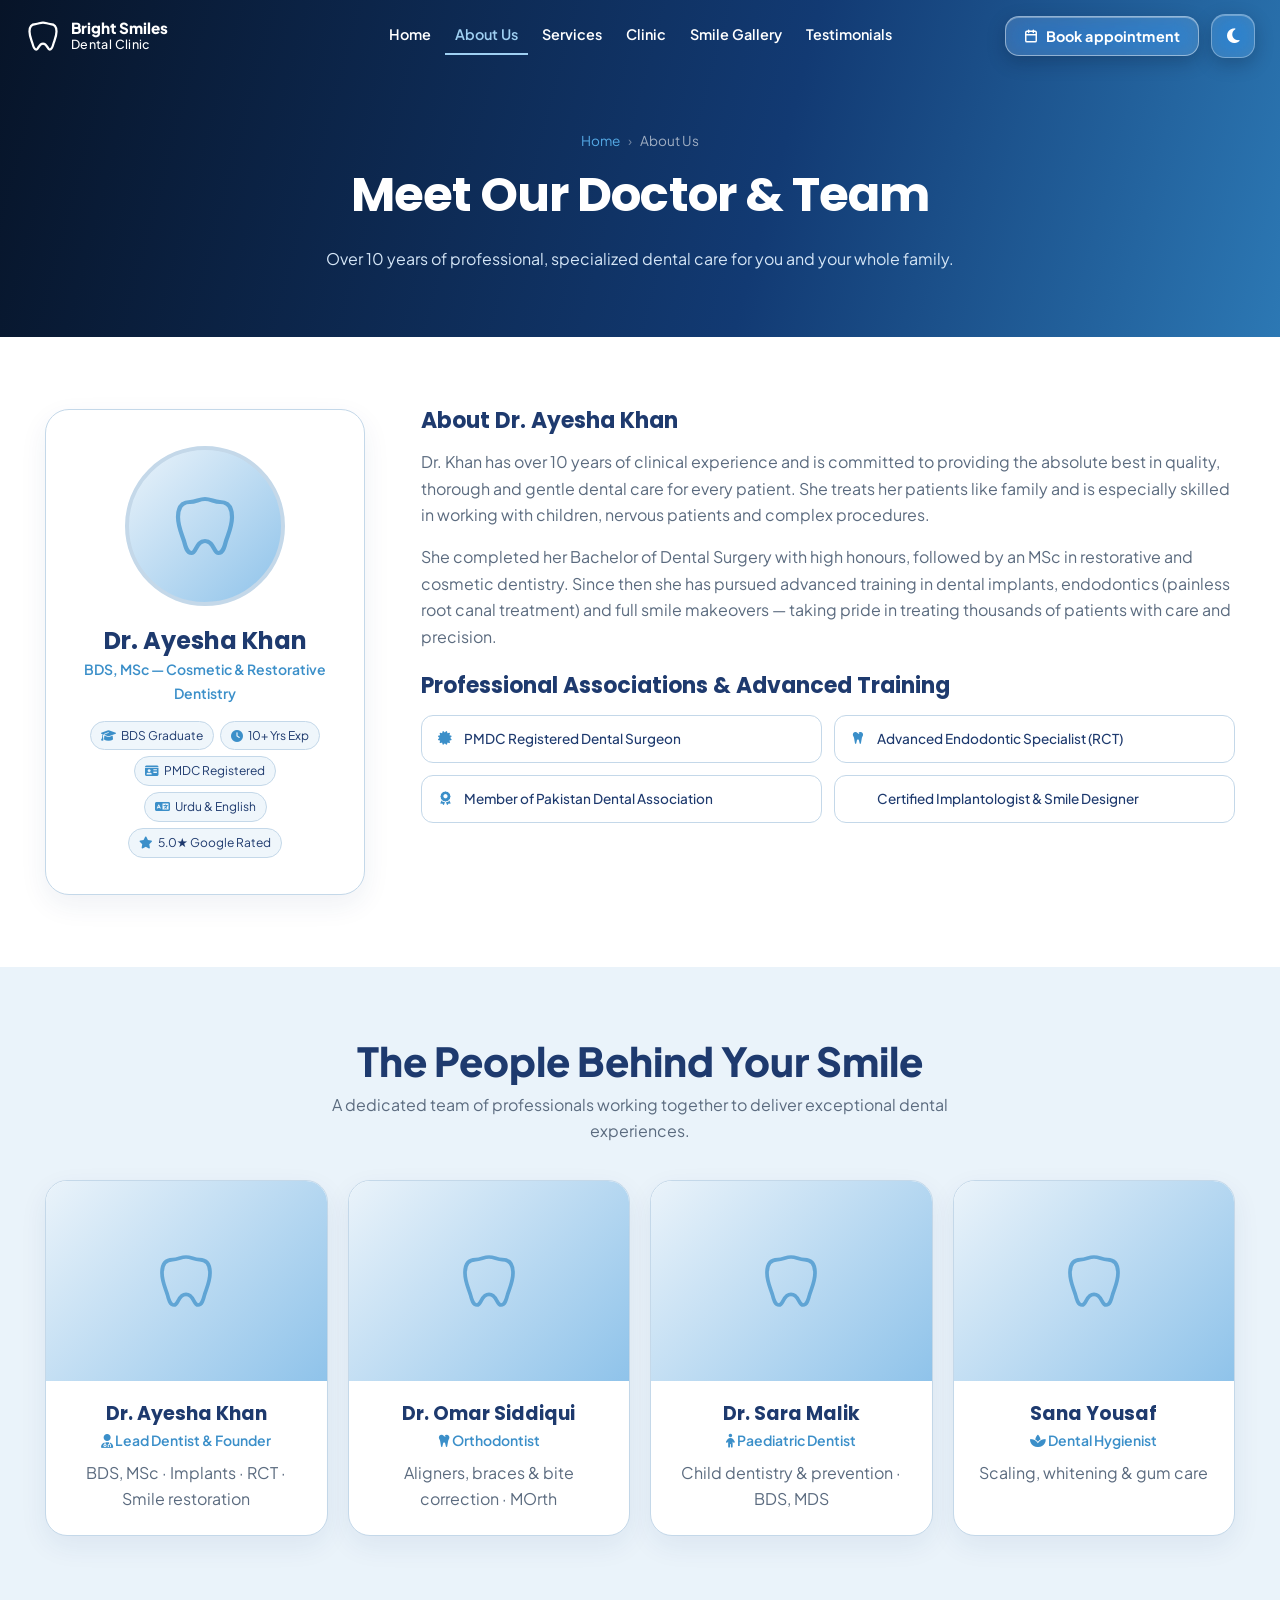
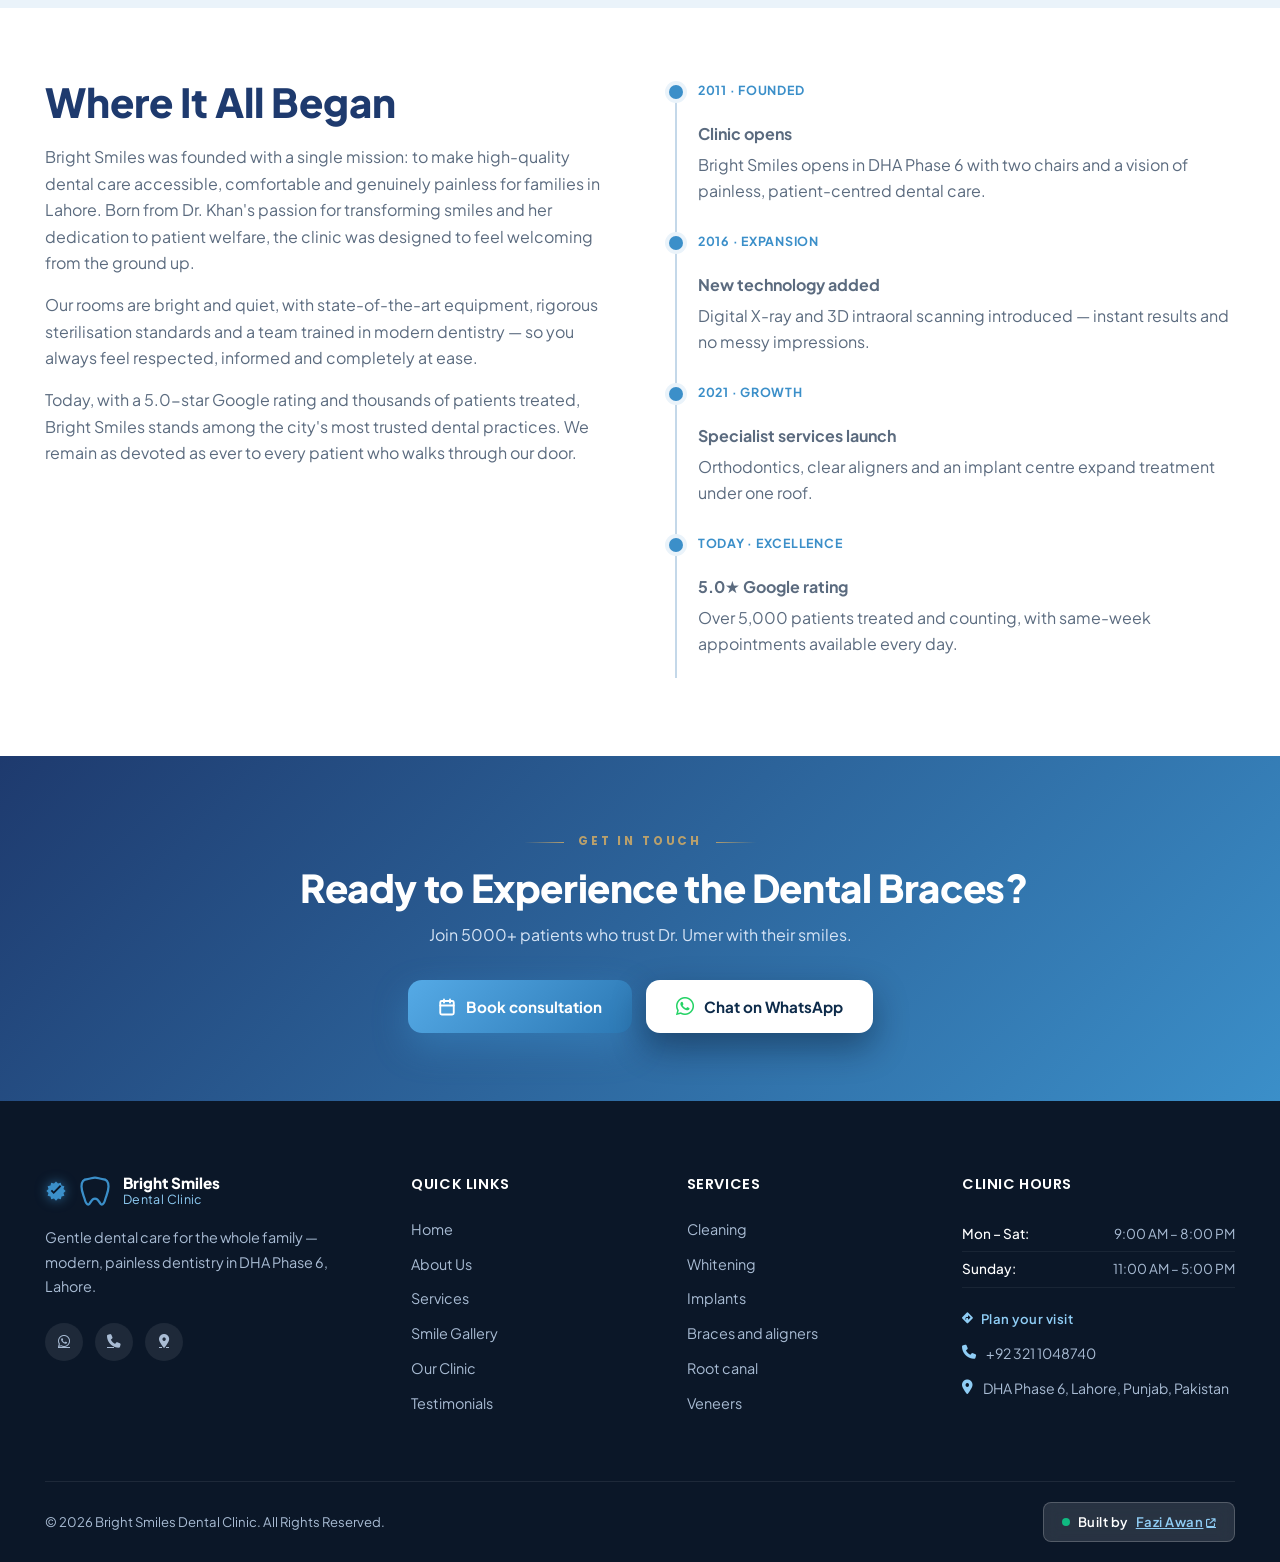
==== about.html @ 72aa4e1e "before applyng all of it for whole" ====
<!--
  ===========================================================================
    Bright Smiles Dental Clinic - Premium Edition
    Designed & built by : Nexus Labs
    Date                : 2026-10-05
    Site                : Bright Smiles Dental Clinic, Lahore
    --------------------------------------------------------------------------
    (c) 2026-10-05 Nexus Labs. All rights reserved.
    --------------------------------------------------------------------------
    This page was delivered as a website build. It may not be copied,
    redistributed, resold or reused for any other client or project
    without written permission from the author.
    --------------------------------------------------------------------------
    Enquiries : faiziawan.0001@gmail.com
  ===========================================================================
-->
<!DOCTYPE html>
<html lang="en"><head><meta charset="utf-8">
<meta name="viewport" content="width=device-width, initial-scale=1, viewport-fit=cover">
<title>Bright Smiles Dental Clinic – About Us</title>
<meta name="description" content="Meet Dr. Ayesha Khan and the team at Bright Smiles Dental Clinic, Lahore. Over 10 years of gentle, compassionate dental care.">
<link rel="preconnect" href="https://fonts.googleapis.com">
<link rel="preconnect" href="https://fonts.gstatic.com" crossorigin>
<link rel="preconnect" href="https://cdnjs.cloudflare.com" crossorigin>
<link href="https://fonts.googleapis.com/css2?family=Playfair+Display:ital,wght@1,600;1,700&family=Plus+Jakarta+Sans:wght@400;600;800&family=Poppins:wght@600;700;800&display=swap" rel="stylesheet">
<link rel="stylesheet" href="https://cdnjs.cloudflare.com/ajax/libs/font-awesome/6.5.0/css/all.min.css">
<link rel="stylesheet" href="css/styles.css">
<script>try{var t=localStorage.getItem("theme");if(t)document.documentElement.dataset.theme=t}catch(e){};document.documentElement.classList.add("js")</script>
</head><body>
<svg width="0" height="0" style="position:absolute"><defs><linearGradient id="g" x1="0" y1="0" x2="1" y2="1"><stop offset="0" stop-color="#fff"/><stop offset=".6" stop-color="#eaf5fd"/><stop offset="1" stop-color="#a9d3f1"/></linearGradient></defs>
<symbol id="t" viewBox="0 0 24 24"><path d="M12 3c-2 0-3 1-5 1S3 5 3 9c0 3 1 5 2 8 .5 2 1 4 2.5 4 1.7 0 1.5-4 4.5-4s2.8 4 4.5 4c1.5 0 2-2 2.5-4 1-3 2-5 2-8 0-4-2-5-4-5s-3-1-5-1z"/></symbol>
</svg>
<header><a class="logo" href="index.html"><svg><use href="#t"/></svg><span>Bright Smiles<br><small>Dental Clinic</small></span></a>
<nav id="nav"><a href="index.html">Home</a><a href="about.html" class="on" aria-current="page">About Us</a><a href="services.html">Services</a><a href="clinic.html">Clinic</a><a href="work.html">Smile Gallery</a><a href="testimonials.html">Testimonials</a></nav>
<div class="ha"><button type="button" class="btn hb" onclick="openBooking()"><svg width="14" height="14" viewBox="0 0 24 24" fill="none" stroke="currentColor" stroke-width="2.5" stroke-linecap="round" stroke-linejoin="round" aria-hidden="true"><rect x="3" y="4" width="18" height="18" rx="2"/><line x1="16" y1="2" x2="16" y2="6"/><line x1="8" y1="2" x2="8" y2="6"/><line x1="3" y1="10" x2="21" y2="10"/></svg> Book appointment</button><button type="button" id="th" aria-label="Toggle dark mode"><i class="fa-solid fa-moon" aria-hidden="true"></i></button><button type="button" id="mn" class="mn" aria-label="Open menu" aria-controls="nav" aria-expanded="false">&#9776;</button></div></header>
<main><section class="pg">
<div class="w ph"><div class="crumb"><a href="index.html">Home</a><span>&#8250;</span>About Us</div><h1>Meet Our Doctor &amp; Team</h1><p style="max-width:640px">Over 10 years of professional, specialized dental care for you and your whole family.</p></div>
<div class="sec"><div class="w"><div class="dr">
<div class="drc"><div class="av"><svg viewBox="0 0 24 24" aria-hidden="true"><use href="#t"/></svg></div><h3>Dr. Ayesha Khan</h3><div class="dg">BDS, MSc — Cosmetic &amp; Restorative Dentistry</div>
<div class="bdgs"><span class="bdg"><i class="fa-solid fa-graduation-cap"></i> BDS Graduate</span><span class="bdg"><i class="fa-solid fa-clock"></i> 10+ Yrs Exp</span><span class="bdg"><i class="fa-solid fa-id-card"></i> PMDC Registered</span><span class="bdg"><i class="fa-solid fa-language"></i> Urdu &amp; English</span><span class="bdg"><i class="fa-solid fa-star"></i> 5.0★ Google Rated</span></div></div>
<div class="drb"><h2>About Dr. Ayesha Khan</h2>
<p>Dr. Khan has over 10 years of clinical experience and is committed to providing the absolute best in quality, thorough and gentle dental care for every patient. She treats her patients like family and is especially skilled in working with children, nervous patients and complex procedures.</p>
<p>She completed her Bachelor of Dental Surgery with high honours, followed by an MSc in restorative and cosmetic dentistry. Since then she has pursued advanced training in dental implants, endodontics (painless root canal treatment) and full smile makeovers — taking pride in treating thousands of patients with care and precision.</p>
<div class="ass"><h3>Professional Associations &amp; Advanced Training</h3><div class="assg">
<div><i class="fa-solid fa-certificate"></i><span>PMDC Registered Dental Surgeon</span></div>
<div><i class="fa-solid fa-tooth"></i><span>Advanced Endodontic Specialist (RCT)</span></div>
<div><i class="fa-solid fa-award"></i><span>Member of Pakistan Dental Association</span></div>
<div><i class="fa-solid fa-sparkles"></i><span>Certified Implantologist &amp; Smile Designer</span></div>
</div></div></div></div></div></div>
<div class="sec tint"><div class="w"><div class="sh"><h2>The People Behind Your Smile</h2><p>A dedicated team of professionals working together to deliver exceptional dental experiences.</p></div><div class="tmg" id="tm"></div></div></div>
<div class="sec"><div class="w"><div class="story">
<div><h2>Where It All Began</h2>
<p>Bright Smiles was founded with a single mission: to make high-quality dental care accessible, comfortable and genuinely painless for families in Lahore. Born from Dr. Khan's passion for transforming smiles and her dedication to patient welfare, the clinic was designed to feel welcoming from the ground up.</p>
<p style="margin-top:14px">Our rooms are bright and quiet, with state-of-the-art equipment, rigorous sterilisation standards and a team trained in modern dentistry — so you always feel respected, informed and completely at ease.</p>
<p style="margin-top:14px">Today, with a 5.0-star Google rating and thousands of patients treated, Bright Smiles stands among the city's most trusted dental practices. We remain as devoted as ever to every patient who walks through our door.</p></div>
<div class="tl2">
<div class="tli"><div class="yr">2011 · FOUNDED</div><h4>Clinic opens</h4><p>Bright Smiles opens in DHA Phase 6 with two chairs and a vision of painless, patient-centred dental care.</p></div>
<div class="tli"><div class="yr">2016 · EXPANSION</div><h4>New technology added</h4><p>Digital X-ray and 3D intraoral scanning introduced — instant results and no messy impressions.</p></div>
<div class="tli"><div class="yr">2021 · GROWTH</div><h4>Specialist services launch</h4><p>Orthodontics, clear aligners and an implant centre expand treatment under one roof.</p></div>
<div class="tli"><div class="yr">TODAY · EXCELLENCE</div><h4>5.0★ Google rating</h4><p>Over 5,000 patients treated and counting, with same-week appointments available every day.</p></div>
</div></div></div></div>
<div class="sec"><div class="w consult-strip js-rev"><div class="consult-copy"><span class="cs-eyebrow">Get in touch</span><h2>Ready to Experience the Dental Braces?</h2><p>Join 5000+ patients who trust Dr. Umer with their smiles.</p></div><div class="consult-actions"><button type="button" class="btn cs-book" onclick="openBooking()"><svg width="18" height="18" viewBox="0 0 24 24" fill="none" stroke="currentColor" stroke-width="2.5" stroke-linecap="round" stroke-linejoin="round" aria-hidden="true"><rect x="3" y="4" width="18" height="18" rx="2"/><line x1="16" y1="2" x2="16" y2="6"/><line x1="8" y1="2" x2="8" y2="6"/><line x1="3" y1="10" x2="21" y2="10"/></svg> Book consultation</button><a class="btn cs-wa" href="https://wa.me/923211048740?text=Hi%21%20I%20am%20browsing%20your%20website%20and%20have%20a%20few%20questions%20before%20booking." target="_blank" rel="noopener noreferrer"><i class="fa-brands fa-whatsapp" aria-hidden="true"></i> Chat on WhatsApp</a></div></div></div>
</section>
</main>
<footer class="site-footer"><div class="w">
  <div class="footer-grid">
    <div class="footer-brand">
      <div class="footer-brand-line">
        <svg class="verified-tick" viewBox="0 0 24 24" width="22" height="22" aria-label="Verified" xmlns="http://www.w3.org/2000/svg"><path fill="#3B8FC9" d="M12 1.5L14.2 3.8L17.25 2.9L18 6L21.1 6.75L20.2 9.8L22.5 12L20.2 14.2L21.1 17.25L18 18L17.25 21.1L14.2 20.2L12 22.5L9.8 20.2L6.75 21.1L6 18L2.9 17.25L3.8 14.2L1.5 12L3.8 9.8L2.9 6.75L6 6L6.75 2.9L9.8 3.8Z"/><path fill="#0b1728" d="M9.5 15.25L6.25 12L7.66 10.59L9.5 12.43L16.34 5.59L17.75 7L9.5 15.25Z"/></svg>
        <a href="index.html" class="logo"><svg><use href="#t"/></svg><span>Bright Smiles<br><small>Dental Clinic</small></span></a>
      </div>
      <p>Gentle dental care for the whole family — modern, painless dentistry in DHA Phase 6, Lahore.</p>
      <div class="footer-social">
        <a href="https://wa.me/923211048740" target="_blank" rel="noopener noreferrer" aria-label="WhatsApp"><i class="fa-brands fa-whatsapp"></i></a>
        <a href="tel:+923211048740" aria-label="Call us"><i class="fa-solid fa-phone"></i></a>
        <a href="clinic.html" aria-label="Clinic location"><i class="fa-solid fa-location-dot"></i></a>
      </div>
    </div>
    <div class="footer-col">
      <h4>Quick Links</h4>
      <ul>
        <li><a href="index.html">Home</a></li>
        <li><a href="about.html">About Us</a></li>
        <li><a href="services.html">Services</a></li>
        <li><a href="work.html">Smile Gallery</a></li>
        <li><a href="clinic.html">Our Clinic</a></li>
        <li><a href="testimonials.html">Testimonials</a></li>
      </ul>
    </div>
    <div class="footer-col">
      <h4>Services</h4>
      <ul>
        <li><a href="services.html">Cleaning</a></li>
        <li><a href="services.html">Whitening</a></li>
        <li><a href="services.html">Implants</a></li>
        <li><a href="services.html">Braces and aligners</a></li>
        <li><a href="services.html">Root canal</a></li>
        <li><a href="services.html">Veneers</a></li>
      </ul>
    </div>
    <div class="footer-col">
      <h4>Clinic Hours</h4>
      <div class="footer-hours-row"><span>Mon – Sat:</span> <span>9:00 AM – 8:00 PM</span></div>
      <div class="footer-hours-row"><span>Sunday:</span> <span>11:00 AM &ndash; 5:00 PM</span></div>
      <a class="footer-map-cta" href="clinic.html"><i class="fa-solid fa-diamond-turn-right"></i><span>Plan your visit</span></a>
      <div class="footer-contact-item"><i class="fa-solid fa-phone icon"></i><a href="tel:+923211048740">+92 321 1048740</a></div>
      <div class="footer-contact-item"><i class="fa-solid fa-location-dot icon"></i><span>DHA Phase 6, Lahore, Punjab, Pakistan</span></div>
    </div>
  </div>
  <div class="footer-bottom">
    <div>&copy; 2026 Bright Smiles Dental Clinic. All Rights Reserved.</div>
    <p class="footer-credit"><span class="dot"></span> Built by <a href="https://fazi-awan-portfolio.vercel.app/" target="_blank" rel="noopener noreferrer">Fazi Awan <i class="fa-solid fa-arrow-up-right-from-square"></i></a></p>
  </div>
</div></footer>
<div class="fl"><a class="btn alt" href="tel:+923211048740"><svg class="ci" viewBox="0 0 24 24"><path d="M22 16.92v3a2 2 0 0 1-2.18 2 19.79 19.79 0 0 1-8.63-3.07 19.5 19.5 0 0 1-6-6 19.79 19.79 0 0 1-3.07-8.67A2 2 0 0 1 4.11 2h3a2 2 0 0 1 2 1.72c.127.96.361 1.903.7 2.81a2 2 0 0 1-.45 2.11L8.09 9.91a16 16 0 0 0 6 6l1.27-1.27a2 2 0 0 1 2.11-.45c.907.339 1.85.573 2.81.7A2 2 0 0 1 22 16.92z"/></svg>Call</a><a class="btn alt wa" href="https://wa.me/923211048740?text=Hi%20Bright%20Smiles%21%20I%20have%20a%20question%20about%20your%20dental%20services." target="_blank" rel="noopener noreferrer" aria-label="Chat on WhatsApp"><svg class="ci wa-ic" viewBox="0 0 24 24" aria-hidden="true"><path d="M17.5 14.4c-.3-.2-1.8-.9-2-1-.3-.1-.5-.1-.7.1-.2.3-.8 1-.9 1.2-.2.2-.4.2-.6.1-.3-.2-1.3-.5-2.4-1.5-.9-.8-1.5-1.7-1.7-2-.2-.3 0-.5.1-.6l.5-.5c.1-.2.2-.3.3-.5v-.5l-.9-2.1c-.2-.6-.5-.5-.7-.5h-.6c-.2 0-.5.1-.8.4-.3.3-1 1-1 2.5s1.1 2.9 1.2 3.1c.2.2 2.1 3.2 5.1 4.5.7.3 1.3.5 1.7.6.7.2 1.4.2 1.9.1.6-.1 1.8-.7 2-1.4.3-.7.3-1.3.2-1.4-.1-.1-.3-.2-.6-.3M12 21.5h-.1a9.4 9.4 0 0 1-4.8-1.3l-.3-.2-3.6.9 1-3.5-.3-.4a9.4 9.4 0 0 1-1.4-5c0-5.2 4.2-9.4 9.4-9.4 2.5 0 4.9 1 6.7 2.8a9.4 9.4 0 0 1 2.8 6.7c0 5.2-4.2 9.4-9.4 9.4m8.1-17.5A11.3 11.3 0 0 0 12 0C5.5 0 .2 5.3.2 11.9c0 2.1.5 4.1 1.6 5.9L.1 24l6.4-1.7a11.9 11.9 0 0 0 5.6 1.4c6.5 0 11.9-5.3 11.9-11.9 0-3.2-1.2-6.2-3.5-8.5"/></svg>WhatsApp</a><button type="button" class="btn mb" onclick="openBooking()">Book now</button></div>
<dialog id="sd"><button type="button" class="sd-x" aria-label="Close" title="Close" onclick="closeDialog(document.getElementById('sd'))">&#10005;</button><div id="sb"></div><div class="sd-actions"><button type="button" class="btn sd-book" onclick="bookService()"><svg width="16" height="16" viewBox="0 0 24 24" fill="none" stroke="currentColor" stroke-width="2.5" stroke-linecap="round" stroke-linejoin="round" aria-hidden="true"><rect x="3" y="4" width="18" height="18" rx="2"/><line x1="16" y1="2" x2="16" y2="6"/><line x1="8" y1="2" x2="8" y2="6"/><line x1="3" y1="10" x2="21" y2="10"/></svg> Book Online</button><a class="btn wa-act" id="sd-wa" href="https://wa.me/923211048740" target="_blank" rel="noopener noreferrer"><i class="fa-brands fa-whatsapp"></i> Book via WhatsApp</a></div></dialog>
<dialog id="bk"><h2>Book an appointment</h2><div id="bf"><label for="n">Full name</label><input id="n" name="name" autocomplete="name"><div class="err" id="e1"></div><label for="p">Phone</label><input id="p" name="phone" type="tel" inputmode="tel" autocomplete="tel"><div class="err" id="e2"></div><label for="s">Service</label><select id="s" name="service"></select><label for="d">Preferred date</label><input id="d" name="date" type="date"><div class="err" id="e3"></div><br><button type="button" class="btn" id="go">Request appointment</button> <button type="button" class="btn alt" onclick="closeDialog(document.getElementById('bk'))">Cancel</button></div>
<p id="ok" hidden><b class="ink">Request sent.</b> We will call you within a few hours to confirm.<br><br><button type="button" class="btn" onclick="closeDialog(document.getElementById('bk'))">Close</button></p></dialog>
<script src="js/app.js" defer></script></body></html>
---- css/styles.css ----
/* ===========================================================================
   Bright Smiles Dental Clinic - Premium Edition
   Designed & built by : Nexus Labs
   Date                : 2026-10-05
   Site                : Bright Smiles Dental Clinic, Lahore
   --------------------------------------------------------------------------
   (c) 2026-10-05 Nexus Labs. All rights reserved.
   --------------------------------------------------------------------------
   This stylesheet was delivered as part of a website build. It may not be
   copied, redistributed, resold or reused for any other client or project
   without written permission from the author.
   --------------------------------------------------------------------------
   Enquiries : faiziawan.0001@gmail.com
   =========================================================================== */
:root{--navy:#1E3A6E;--blue:#3B8FC9;--gold:#b9a06c;--cream:#f8f6f1;--tint:#EAF3FA;--bg:#fff;--card:#fff;--txt:#5B6B7F;--subtle:#6f7f95;--line:#c4d8e9;--page:#e6f0f8;--fh:'Poppins','Plus Jakarta Sans',system-ui,sans-serif;box-sizing:border-box}
@media(prefers-color-scheme:dark){:root:not([data-theme="light"]){--navy:#d6e4ff;--tint:#12223b;--bg:#0b1526;--card:#15243b;--txt:#a3b4ca;--line:#27385a;--page:#070f1c}}
:root[data-theme="dark"]{--navy:#d6e4ff;--tint:#12223b;--bg:#0b1526;--card:#15243b;--txt:#a3b4ca;--line:#27385a;--page:#070f1c}
/* Anchor jumps (#testimonials, index.html#..., section links) glide instead of
   jumping, and scroll-padding reserves the fixed header's height so a target
   never lands underneath it. The reduced-motion block in section 16 forces
   scroll-behavior back to auto. */
@media(prefers-reduced-motion:no-preference){html{scroll-behavior:smooth}}
html{scroll-padding-top:calc(90px + env(safe-area-inset-top,0px))}
*{box-sizing:border-box}
body{margin:0;background:var(--bg);color:var(--txt);font:16px/1.65 "Plus Jakarta Sans",system-ui,Arial,sans-serif;overflow-x:clip}
h1,h2,h3{color:var(--navy);line-height:1.12;margin:0 0 .5em}h1{font-size:clamp(2.4rem,6vw,4.2rem);font-weight:800;letter-spacing:-.02em}h2{font-size:clamp(1.7rem,3.5vw,2.5rem);font-weight:800}
.w{max-width:1230px;margin:0 auto;padding:0 20px}
header{position:fixed;top:0;left:0;right:0;z-index:9;margin:0;padding:12px max(20px,calc((100% - 1230px)/2));background:transparent;transition:background .3s,box-shadow .3s;display:grid;grid-template-columns:1fr auto 1fr;align-items:center;gap:18px}header.sc{background:color-mix(in srgb,var(--card) 92%,transparent);backdrop-filter:blur(14px);box-shadow:0 2px 16px rgba(30,58,110,.12)}header.mo{background:#0f2548}header:is(:not(.sc),.mo) :is(.logo,nav a,.tel,.mn){color:#fff}header:is(:not(.sc),.mo) .logo small{color:#fff!important}header:is(:not(.sc),.mo) nav a.on{color:#9fd0f2;border-color:#9fd0f2}header.mo nav a{border-bottom-color:#ffffff26}
.logo{display:flex;align-items:center;gap:10px;color:var(--navy);font-weight:800;text-decoration:none;line-height:1.1;font-size:.95rem;white-space:nowrap}
.ha{justify-self:end;display:flex;align-items:center;gap:12px}
.logo svg{width:36px;height:36px;stroke:var(--blue);fill:none;stroke-width:1.5}
header:is(:not(.sc),.mo) .logo svg{filter:brightness(0) invert(1)}
nav{display:flex;gap:4px;flex-wrap:wrap}nav a{color:var(--navy);text-decoration:none;font-weight:600;font-size:.9rem;padding:6px 10px;border-bottom:2px solid transparent}nav a.on{border-color:var(--blue);color:var(--blue)}.logo small{font-size:.78rem;font-weight:500;letter-spacing:.03em;color:var(--blue);display:block;line-height:1.2}
header .btn.hb{display:inline-flex;align-items:center;gap:8px;padding:10px 18px;font-size:.9rem;font-weight:700;border-radius:14px;white-space:nowrap;letter-spacing:.01em;box-shadow:0 4px 14px rgba(59,143,201,.25)}
.btn{display:inline-block;border:0;cursor:pointer;font:700 .95rem "Plus Jakarta Sans",sans-serif;text-decoration:none;color:#fff;background:linear-gradient(135deg,#55aae6,#2c78b4);padding:14px 26px;border-radius:14px;box-shadow:0 8px 20px rgba(59,143,201,.38);transition:transform .2s,box-shadow .2s}
.btn:hover{transform:translateY(-2px);box-shadow:0 12px 26px rgba(59,143,201,.45)}.btn.alt{background:var(--card);color:var(--navy);box-shadow:0 4px 16px rgba(0,0,0,.1)}
.btn svg{flex:none;vertical-align:-2px}
:is(a,button,input,select,summary):focus-visible{outline:3px solid var(--blue);outline-offset:2px}
.pg{display:block;counter-reset:s}
.hero{position:relative;display:grid;grid-template-columns:1.05fr 1fr;gap:30px;align-items:center;padding:64px 0 50px}
.hero h1 span{color:var(--blue);display:block}.hero p{font-size:1.12rem;max-width:470px}
.hero .in{animation:up .9s both}.hero .in:nth-child(2){animation-delay:.12s}.hero .in:nth-child(3){animation-delay:.24s}
@keyframes up{from{opacity:0;transform:translateY(24px)}}
.mesh{position:absolute;left:0;right:0;top:0;height:100%;z-index:-1;background:radial-gradient(500px 300px at 85% 30%,#bfe0f7aa,transparent),radial-gradient(400px 300px at 5% 10%,#dcebf8,transparent)}
.vis{position:relative;aspect-ratio:1;border-radius:36px;background:linear-gradient(160deg,#f7fbff,#cfe6f7 60%,#8fc3ea);box-shadow:0 30px 70px rgba(30,58,110,.25);display:grid;place-items:center;overflow:visible}
.vis>svg.big{width:56%;filter:drop-shadow(0 24px 24px rgba(30,80,140,.35));animation:fl 6s ease-in-out infinite}
@keyframes fl{50%{transform:translateY(-12px) rotate(1.5deg)}}
.ring{position:absolute;inset:8%;border:2px dashed #ffffffaa;border-radius:50%;animation:sp 40s linear infinite}@keyframes sp{to{transform:rotate(360deg)}}
.sp{position:absolute;width:26px;fill:#fff;animation:tw 3s ease-in-out infinite}@keyframes tw{50%{opacity:.25;transform:scale(.6)}}
.gl{position:absolute;background:color-mix(in srgb,var(--card) 78%,transparent);backdrop-filter:blur(10px);border:1px solid #ffffff88;border-radius:16px;padding:11px 16px;font-size:.82rem;box-shadow:0 12px 30px rgba(30,58,110,.2)}.gl b{display:block;color:var(--navy);font-size:1.2rem}
.stats{display:grid;grid-template-columns:repeat(4,1fr);gap:14px;text-align:center;margin:0 0 60px}
.stats div{background:var(--card);border:1px solid var(--line);border-radius:20px;padding:24px 10px;box-shadow:0 10px 30px rgba(30,58,110,.08)}.stats b{font-size:2.1rem;color:var(--blue);display:block}
.strip{background:linear-gradient(135deg,#1E3A6E,#3B8FC9);padding:46px 0}
.strip .sg{display:grid;grid-template-columns:repeat(4,1fr);gap:20px;text-align:center}
.strip .number{font-size:clamp(1.9rem,4vw,2.6rem);font-weight:700;color:#fff;line-height:1}
.strip .label{color:#ffffffcc;font-weight:400;font-size:.88rem;margin-top:6px}
@media(max-width:820px){.strip .sg{grid-template-columns:1fr 1fr}}@media(max-width:420px){.strip .sg{grid-template-columns:1fr}}
.grid{display:grid;grid-template-columns:repeat(auto-fit,minmax(min(100%,250px),1fr));gap:20px}
.card{background:var(--card);border:1px solid var(--line);border-radius:22px;padding:26px;box-shadow:0 10px 28px rgba(30,58,110,.07);transition:transform .25s,box-shadow .25s}
.card.h:hover{transform:translateY(-5px);box-shadow:0 18px 40px rgba(30,58,110,.16)}.card h3{font-size:1.15rem;margin-bottom:.3em}.card p{margin:0}
.ic{width:48px;height:48px;border-radius:14px;background:linear-gradient(135deg,var(--tint),#bfe0f7);display:grid;place-items:center;margin-bottom:14px}.ic svg{width:26px;fill:none;stroke:var(--blue);stroke-width:1.6;stroke-linecap:round;stroke-linejoin:round}
.sec{padding:72px 0;background:var(--bg)}.tint{background:var(--tint)}.hs{position:relative;display:flex;align-items:center;height:100vh;min-height:620px;max-height:960px;padding:130px 0 80px;overflow:hidden;color:#fff;background:linear-gradient(rgba(7,20,40,.28),rgba(7,20,40,.28)),linear-gradient(90deg,rgba(7,20,40,.62) 0%,rgba(7,20,40,.35) 35%,rgba(7,20,40,0) 62%),linear-gradient(180deg,rgba(7,20,40,.45) 0%,rgba(7,20,40,0) 18%),url('../images/landing-image.webp') center/cover no-repeat}.hs>.w{width:100%}.hs .hero{display:block;padding:0}.hs .hero>div:first-child{max-width:660px;position:relative;z-index:1}.hs h1{color:#fff;font-size:clamp(2.6rem,6.5vw,4.6rem)}.hs h1 span{color:#8fcdf5}.hs p{color:#d6e4f5}.hs .eb{display:inline-flex;align-items:center;gap:8px;color:#fff;font-size:.7rem;font-weight:600;letter-spacing:.14em;border:1px solid #ffffff40;border-radius:999px;padding:6px 14px;background:#ffffff14;backdrop-filter:blur(10px)}.hs .eb i{font-size:.72rem;color:#fff}.hs .btn.alt{background:rgba(255,255,255,.08);color:#fff;border:1px solid rgba(255,255,255,.35);box-shadow:none;backdrop-filter:blur(6px)}.hs .btn.alt:hover{background:rgba(255,255,255,.18);border-color:rgba(255,255,255,.7)}.hs .hero-btns{display:flex;gap:12px;flex-wrap:wrap}.hs .hero-btns .btn{display:inline-flex;align-items:center;gap:8px;margin:0;padding:14px 30px;font-weight:600;white-space:nowrap;box-shadow:0 4px 20px rgba(59,143,201,.28);transition:transform .3s cubic-bezier(.4,0,.2,1),box-shadow .3s cubic-bezier(.4,0,.2,1),background .3s cubic-bezier(.4,0,.2,1),border-color .3s cubic-bezier(.4,0,.2,1)}.hs .hero-btns .btn:hover{transform:translateY(-2px);box-shadow:0 8px 28px rgba(59,143,201,.4)}.hs .hero-btns .btn.alt:hover{box-shadow:0 8px 24px rgba(0,0,0,.18)}.wm{position:absolute;right:-3%;top:50%;transform:translateY(-50%);width:min(520px,46vw);fill:none;stroke:#fff;stroke-width:.12;opacity:.14;pointer-events:none}.mesh{display:none}.trust{display:flex;flex-wrap:wrap;gap:28px;align-items:center;margin-top:22px}.ti{display:flex;align-items:center;gap:9px;color:#ffffffe0;font-weight:500;font-size:.85rem;white-space:nowrap}.ts{width:16px;height:16px;flex:none;fill:none;stroke:#8fcdf5;stroke-width:2;stroke-linecap:round;stroke-linejoin:round}.eb{display:inline-block;color:var(--blue);font-weight:800;letter-spacing:.12em;text-transform:uppercase;font-size:.78rem;margin-bottom:14px}.two{display:grid;grid-template-columns:1.1fr 1fr;gap:48px;align-items:center}.stack{display:grid;gap:18px}.tabs{justify-content:center}.tel{font-weight:700;color:var(--navy);text-decoration:none;font-size:.9rem}.top{display:flex;justify-content:center;gap:28px;flex-wrap:wrap;background:#10264d;color:#cfe0f5;font-size:.8rem;padding:7px 14px}.sh{margin:0 auto 36px;max-width:640px;text-align:center}.sh h2{margin:0 0 8px}.sh p{margin:0}.hero .btn{margin:0 10px 10px 0}footer .grid{gap:28px}.mb{display:none}.mn{display:none;cursor:pointer;font-size:1.6rem;color:var(--navy);line-height:1;background:none;border:0;padding:0 4px}

@media(max-width:820px){.hs{background:linear-gradient(rgba(7,20,40,.28),rgba(7,20,40,.28)),linear-gradient(90deg,rgba(7,20,40,.62) 0%,rgba(7,20,40,.35) 35%,rgba(7,20,40,0) 62%),linear-gradient(180deg,rgba(7,20,40,.45) 0%,rgba(7,20,40,0) 18%),url('../images/landing-image.webp') center/cover no-repeat}}
.hs h1,.hs .eb,.hs p,.hs .trust .ti{text-shadow:0 1px 3px rgba(7,20,40,.5),0 2px 18px rgba(7,20,40,.55)}
.pic{position:relative;min-height:210px;border-radius:22px;overflow:hidden;background:var(--g,linear-gradient(135deg,#8fc3ea,#1E3A6E));background-size:cover;background-position:center;display:flex;align-items:flex-end;padding:18px;color:#fff;font-weight:800}
.pic svg{position:absolute;right:-16px;top:-10px;width:130px;opacity:.18;fill:#fff}.pic span{position:relative;text-shadow:0 2px 12px #0006}

.ph{max-width:none;margin:0;padding:130px 20px 64px;text-align:center;background:linear-gradient(105deg,#071428,#123a73 60%,#2c78b4)}.ph p{max-width:600px;color:#d4e5f6;margin:8px auto 0;font-size:16px}.ph h1{color:#fff;font-family:var(--fh);font-size:clamp(2rem,4vw,3rem);font-weight:700}
.tabs{display:flex;gap:8px;flex-wrap:wrap;margin:0 0 22px}.tabs button{border:1px solid var(--line);background:var(--card);color:var(--navy);border-radius:99px;padding:8px 18px;font:600 .88rem "Plus Jakarta Sans",sans-serif;cursor:pointer}.tabs button.on{background:var(--blue);color:#fff;border-color:var(--blue)}
.ba{position:relative;height:210px;border-radius:18px;overflow:hidden;user-select:none;background:#dff0fb}
.ba>div{position:absolute;inset:0;display:flex;align-items:center;justify-content:center;gap:0}.ba .a{clip-path:inset(0 0 0 50%);background:linear-gradient(160deg,#fff,#cfe9fb)}.ba .b{background:linear-gradient(160deg,#e9dfb8,#c9b36b)}
.ba svg{width:15%;stroke:#0003;stroke-width:.4}.ba .b svg{fill:#d8c27a}.ba .a svg{fill:#fff}
.ba em{position:absolute;top:10px;font:700 .75rem sans-serif;background:#0007;color:#fff;padding:3px 10px;border-radius:99px;font-style:normal}
.ba input{position:absolute;inset:0;width:100%;height:100%;opacity:0;cursor:ew-resize;margin:0}.ba i{position:absolute;top:0;bottom:0;left:50%;width:3px;background:#fff;box-shadow:0 0 10px #0005;pointer-events:none}
.car{position:relative;max-width:760px;margin:0 auto;text-align:center}.car blockquote{margin:0;font-size:clamp(1.1rem,2.4vw,1.5rem);color:var(--navy);font-weight:600;min-height:7.5em}
.dots{display:flex;gap:8px;justify-content:center;margin-top:14px}.dots button{width:10px;height:10px;border-radius:50%;border:0;background:var(--line);cursor:pointer;padding:0}.dots .on{background:var(--blue);width:26px;border-radius:9px}
.ava{width:56px;height:56px;border-radius:50%;background:linear-gradient(135deg,#8fc3ea,var(--navy));margin-bottom:12px;display:grid;place-items:center;color:#fff;font-weight:800}
.crumb{display:flex;align-items:center;justify-content:center;gap:8px;font-size:.85rem;color:#ffffff99;margin-bottom:16px}
.crumb a{color:#55aae6;text-decoration:none}
.crumb span{color:#ffffff66}
.dr{display:grid;grid-template-columns:320px 1fr;gap:56px;align-items:start}
.drc{background:var(--card);border:1px solid var(--line);border-radius:24px;padding:36px 30px;text-align:center;box-shadow:0 10px 28px rgba(30,58,110,.07)}
.drc .av{width:160px;height:160px;border-radius:50%;margin:0 auto 22px;border:4px solid var(--line);background:linear-gradient(135deg,var(--tint),#8fc3ea);display:grid;place-items:center}
.drc .av svg{width:72px;height:72px;fill:none;stroke:var(--blue);stroke-width:1.4;stroke-linecap:round;stroke-linejoin:round;opacity:.7}
.drc h3{font-family:var(--fh);font-size:24px;font-weight:700;margin-bottom:4px}.drc .dg{font-size:14px;font-weight:600;color:var(--blue);margin-bottom:16px}
.bdgs{display:flex;flex-wrap:wrap;gap:6px;justify-content:center}
.bdg{font-size:12px;background:rgba(59,143,201,.08);color:var(--navy);border:1px solid var(--line);border-radius:100px;padding:4px 10px;display:inline-flex;align-items:center;gap:5px}
.bdg i{color:var(--blue)}
.drb h2{font-family:var(--fh);font-size:22px;font-weight:700;margin-bottom:16px}
.ass{margin-top:24px}.ass h3{font-family:var(--fh);font-size:22px;font-weight:700;margin-bottom:16px}
.assg{display:grid;grid-template-columns:1fr 1fr;gap:12px}
.assg>div{display:flex;align-items:center;gap:10px;background:var(--card);border:1px solid var(--line);border-radius:12px;padding:12px 14px;font-size:.85rem;font-weight:500;color:var(--navy)}
.assg i{color:var(--blue);width:18px;flex:none;text-align:center}
.tmg{display:grid;grid-template-columns:repeat(4,1fr);gap:20px}
.tmc{background:var(--card);border:1px solid var(--line);border-radius:22px;overflow:hidden;text-align:center;box-shadow:0 10px 28px rgba(30,58,110,.07);transition:transform .25s,box-shadow .25s}
.tmc:hover{transform:translateY(-5px);box-shadow:0 18px 40px rgba(30,58,110,.16)}
.tmc .tmi{height:200px;background:linear-gradient(135deg,var(--tint),#8fc3ea);display:grid;place-items:center}
.tmc .tmi svg{width:64px;height:64px;fill:none;stroke:var(--blue);stroke-width:1.4;stroke-linecap:round;stroke-linejoin:round;opacity:.7}
.tmc .tmb{padding:22px}.tmc .tmb h3{font-family:var(--fh);font-size:19px;font-weight:700;margin-bottom:4px}.tmc .tmb .rl{font-size:14px;font-weight:600;color:var(--blue);margin-bottom:8px}.tmc .tmb p{margin:0}
#about .sh h2,#about .story h2{font-family:var(--fh);font-weight:700}
.story{display:grid;grid-template-columns:1fr 1fr;gap:48px;align-items:start}
.tl2{position:relative;padding-left:34px}
.tl2::before{content:"";position:absolute;left:11px;top:6px;bottom:6px;width:2px;background:var(--line)}
.tli{position:relative;margin-bottom:26px}
.tli::before{content:"";position:absolute;left:-29px;top:5px;width:14px;height:14px;border-radius:50%;background:var(--blue);box-shadow:0 0 0 4px var(--tint)}
.tli .yr{font-size:.78rem;font-weight:700;color:var(--blue);letter-spacing:.06em;margin-bottom:2px}
.tli h4{margin-bottom:4px}.tli p{margin:0}
@media(max-width:900px){.dr{grid-template-columns:1fr;gap:34px}.story{grid-template-columns:1fr}.tmg{grid-template-columns:1fr 1fr}.assg{grid-template-columns:1fr}}@media(max-width:520px){.tmg{grid-template-columns:1fr}}
.star{color:#f5a623;letter-spacing:2px}.tl{border-left:3px solid var(--blue);padding-left:22px}.tl p{margin:0 0 14px}
details{border-top:1px solid var(--line);padding:10px 0}summary{cursor:pointer;font-weight:600;color:var(--navy)}
footer{background:var(--tint);padding:46px 0;font-size:.92rem}
/* Mobile bottom contact bar (< 768px). */
.fl{display:none}
dialog{border:0;border-radius:24px;padding:30px;width:min(480px,92vw);background:var(--card);color:var(--txt);max-height:88vh;overflow:auto}dialog::backdrop{background:rgba(8,16,30,.6);backdrop-filter:blur(3px)}
label{display:block;font-weight:600;font-size:.85rem;margin:10px 0 4px;color:var(--navy)}input,select{width:100%;padding:11px;border-radius:10px;border:1px solid var(--line);background:var(--bg);color:var(--navy);font:inherit}
.err{color:#c0392b;font-size:.82rem;min-height:1em}.est{font-size:2rem;font-weight:800;color:var(--blue)}
@media(max-width:820px){header{padding:10px 16px;gap:10px}.hb{display:none}.mn{display:block}.mb{display:block}nav{display:none;order:9;width:100%;flex-direction:column;gap:0}nav.open{display:flex}nav a{padding:13px 4px;border-bottom:1px solid var(--line);font-size:1rem}.hero{grid-template-columns:1fr;padding:36px 0 40px;gap:36px}.vis{max-width:400px;width:100%;margin:0 auto}.stats{grid-template-columns:1fr 1fr;margin-bottom:40px}.sec{padding:52px 0}.ph{padding-top:40px}.tabs{flex-wrap:nowrap;overflow-x:auto;padding-bottom:6px}.tabs button{flex:none}.card{padding:22px}.ba{height:180px}footer{padding-bottom:90px}}
@media(max-width:520px){.g3{display:none}.gl{padding:8px 12px;font-size:.75rem}.gl b{font-size:1rem}.btn{padding:13px 20px}.hs .eb{font-size:.64rem;letter-spacing:.1em;padding:6px 12px;gap:6px}.hs .hero-btns .btn{padding:13px 22px;font-size:.88rem}.trust{flex-direction:column;align-items:flex-start;gap:12px}.ti{font-size:.8rem;white-space:normal}}
@media(max-width:980px){header{display:flex;flex-wrap:wrap}.ha{margin-left:auto}.hb,.tel{display:none}header .btn.hb{display:none}.mn,.mb{display:block}nav{display:none;order:9;width:100%;flex-direction:column;gap:0}nav.open{display:flex}nav a{padding:13px 4px;border-bottom:1px solid var(--line);font-size:1rem}}@media(max-width:820px){.ph{padding:40px 20px}.hs{padding:36px 0 40px}.sec{padding:56px 0}.two{grid-template-columns:1fr;gap:28px}.top{display:none}}#svp,#wk,#rv{grid-template-columns:repeat(3,1fr)}@media(max-width:900px){#svp,#wk,#rv{grid-template-columns:1fr 1fr}}@media(max-width:820px){.hs{padding:108px 0 56px;height:auto;min-height:100svh;max-height:none}.ph{padding:104px 20px 40px}.sec{padding:48px 0}.wm{opacity:.08;width:70vw}}@media(max-width:560px){#svp,#wk,#rv{grid-template-columns:1fr}}@media(prefers-reduced-motion:reduce){*{animation:none!important;transition:none!important}}
.ci{width:18px;height:18px;vertical-align:-3px;margin-right:8px;fill:none;stroke:currentColor;stroke-width:2;stroke-linecap:round;stroke-linejoin:round}
/* Luxury touches for services */
.card.svc { padding:0; overflow:hidden; display:flex; flex-direction:column; border-radius:24px; box-shadow:0 10px 28px rgba(30,58,110,.07); }
.svc-media { position:relative; aspect-ratio:16/9; overflow:hidden; background:linear-gradient(135deg,var(--tint),#bfe0f7); }
.svc-media img { width:100%; height:100%; object-fit:cover; transition:transform .6s ease; }
.card.svc:hover .svc-media img { transform:scale(1.05); }
.svc-fallback { width:100%; height:100%; display:grid; place-items:center; }
.svc-tag { position:absolute; left:16px; top:16px; background:color-mix(in srgb,var(--card) 90%,transparent); backdrop-filter:blur(8px); border:1px solid var(--line); border-radius:999px; padding:6px 12px; font-size:.8rem; font-weight:600; color:var(--navy); }
.svc-body { padding:24px 26px 26px; display:flex; flex-direction:column; gap:10px; }
.svc-meta { margin-top:12px; display:flex; align-items:center; justify-content:space-between; }
.svc-price { font-weight:700; color:var(--navy); }
.svc-link { display:inline-flex; align-items:center; gap:8px; font-weight:600; color:var(--blue); transition:gap .25s ease; }
.card.svc:hover .svc-link { gap:12px; }

/* Tabs pill bar */
.tabs { background:var(--card); border:1px solid var(--line); border-radius:999px; padding:6px; box-shadow:0 8px 24px rgba(30,58,110,.05); gap:6px; }
.tabs button { border:0; background:transparent; border-radius:999px; padding:9px 20px; font-weight:600; color:var(--txt); }
.tabs button.on { background:linear-gradient(135deg,#55aae6,#2c78b4); color:#fff; box-shadow:0 8px 18px rgba(59,143,201,.28); }
.tabs button:not(.on):hover { background:color-mix(in srgb,var(--tint) 70%,transparent); color:var(--navy); }

/* Modal polish */
dialog#sd { border-radius:28px; padding:34px 34px 26px; box-shadow:0 40px 80px rgba(8,16,30,.45); border:1px solid var(--line); }
#sd h2 { font-size:clamp(1.6rem,3vw,2.2rem); margin-bottom:8px; }
#sd h3 { margin:18px 0 10px; font-size:1.1rem; }
#sd .tl { border-left:2px solid color-mix(in srgb,var(--blue) 25%,var(--line)); }
#sd .tl p { position:relative; padding-left:8px; }
#sd .tl p::before { content:""; position:absolute; left:-29px; top:9px; width:9px; height:9px; border-radius:50%; background:var(--blue); box-shadow:0 0 0 6px color-mix(in srgb,var(--blue) 10%,transparent); }
#sd details { border-top:1px solid var(--line); padding:14px 0; }
#sd button.btn.alt { border:1px solid var(--line); }

/* =========================================================
   Pre-footer CTA banner — ONE shared design, used by every
   page. Only the eyebrow/heading/paragraph copy may differ;
   structure, classes and styling stay identical everywhere.
   (Luxury dark background variant: css/cta-luxury-background.css)
   ========================================================= */
/* Full-width section bar (not an isolated card): edge-to-edge, no rounding,
   no floating shadow, and the wrapper section's vertical padding is removed
   so the bar sits flush against the sections above/below it. */
.sec:has(> .w.consult-strip) { padding: 0; }
.consult-strip {
  position: relative;
  overflow: hidden;
  display: flex;
  flex-direction: column;
  align-items: center;
  text-align: center;
  max-width: none;
  background: linear-gradient(135deg, #1E3A6E, #3B8FC9);
  border-radius: 0;
  padding: clamp(44px, 7vw, 68px) clamp(22px, 6vw, 56px);
  color: #eaf3fa;
  box-shadow: none;
}

.consult-copy { position: relative; z-index: 1; max-width: 680px; }

/* Gold eyebrow with hairline rules — the banner's signature detail */
.cs-eyebrow {
  display: inline-flex;
  align-items: center;
  gap: 14px;
  margin: 0 0 18px;
  color: var(--gold);
  font: 700 .74rem/1 var(--fh);
  letter-spacing: .24em;
  text-transform: uppercase;
}
.cs-eyebrow::before,
.cs-eyebrow::after { content: ""; width: 40px; height: 1px; }
.cs-eyebrow::before { background: linear-gradient(90deg, transparent, rgba(185, 160, 108, .95)); }
.cs-eyebrow::after { background: linear-gradient(90deg, rgba(185, 160, 108, .95), transparent); }

.consult-strip h2 { color: #fff; margin: 0 0 12px; font-size: clamp(1.7rem, 3.4vw, 2.4rem); letter-spacing: -.01em; }
/* One line guaranteed: nowrap only when scripting is on — fitCTAHeadings()
   in app.js then scales the type down so long headings never clip. */
html.js .consult-strip h2 { white-space: nowrap; }
.consult-strip p { margin: 0 auto; color: #d6e4f5; max-width: 560px; line-height: 1.7; }

/* Button pair: primary booking + secondary WhatsApp, always centred together */
.consult-actions {
  position: relative;
  z-index: 1;
  display: flex;
  flex-wrap: wrap;
  justify-content: center;
  gap: 14px;
  margin-top: 32px;
  width: 100%;
}
.consult-actions .btn {
  display: inline-flex;
  align-items: center;
  justify-content: center;
  gap: 10px;
  margin: 0;
  padding: 16px 30px;
  border-radius: 14px;
  white-space: nowrap;
  transition: transform .3s cubic-bezier(.4, 0, .2, 1), box-shadow .3s cubic-bezier(.4, 0, .2, 1), background .3s, border-color .3s;
}
/* Primary — Book consultation: same blue as the hero "Book appointment" CTA */
.consult-actions .btn.cs-book { background: linear-gradient(135deg, #55aae6, #2c78b4); color: #fff; border: 0; font-weight: 700; box-shadow: 0 14px 34px rgba(59, 143, 201, .45); }
.consult-actions .btn.cs-book i { color: #fff; font-size: 1.3rem; }
.consult-actions .btn.cs-book:hover { transform: translateY(-3px); box-shadow: 0 20px 44px rgba(59, 143, 201, .55); }
/* Secondary — Chat on WhatsApp: crisp white, brand-green glyph, gold ring on hover */
.consult-actions .btn.cs-wa { background: #fff; color: #0d2b4a; border: 0; font-weight: 700; box-shadow: 0 14px 34px rgba(4, 18, 38, .42); }
.consult-actions .btn.cs-wa i { color: #25d366; font-size: 1.3rem; }
.consult-actions .btn.cs-wa:hover { transform: translateY(-3px); box-shadow: 0 20px 44px rgba(4, 18, 38, .5), 0 0 0 4px rgba(185, 160, 108, .3); }
.consult-strip :focus-visible { outline-color: #fff; }

/* Smile Stories (Work Gallery) */
.wk-filters { display:flex; gap:8px; justify-content:center; flex-wrap:wrap; margin-bottom:40px; }
.wk-grid { display:grid; grid-template-columns: repeat(auto-fill, minmax(min(100%, 320px), 1fr)); gap:34px; }
.story-card { background:var(--card); border:1px solid var(--line); border-radius:24px; overflow:hidden; box-shadow:0 12px 36px rgba(30,58,110,.04); transition:transform 0.4s cubic-bezier(0.2,0.8,0.2,1), box-shadow 0.4s; }
.story-card:hover { transform:translateY(-8px); box-shadow:0 24px 48px rgba(30,58,110,.12); border-color:var(--blue); }
.story-ba { position:relative; height:320px; overflow:hidden; user-select:none; background:#000; }
.story-ba img { position:absolute; inset:0; width:100%; height:100%; object-fit:cover; pointer-events:none; }
.story-ba .b-img { filter: sepia(0.2) contrast(0.85) brightness(0.9); } 
.story-ba .a-img { clip-path:inset(0 0 0 50%); }
.story-ba em { position:absolute; top:18px; font:600 0.75rem "Plus Jakarta Sans", sans-serif; background:rgba(0,0,0,0.5); backdrop-filter:blur(6px); color:#fff; padding:6px 14px; border-radius:99px; text-transform:uppercase; letter-spacing:0.05em; z-index:2; pointer-events:none; }
.story-ba input { position:absolute; inset:0; width:100%; height:100%; opacity:0; cursor:ew-resize; margin:0; z-index:3; }
.story-ba i { position:absolute; top:0; bottom:0; left:50%; width:2px; background:#fff; z-index:2; pointer-events:none; box-shadow:0 0 12px rgba(0,0,0,0.4); }
.story-ba i::after { content:""; position:absolute; top:50%; left:50%; transform:translate(-50%, -50%); background:#fff; width:36px; height:36px; border-radius:50%; box-shadow:0 4px 12px rgba(0,0,0,0.25); background-image:url('data:image/svg+xml;utf8,<svg viewBox="0 0 24 24" fill="none" stroke="%231E3A6E" stroke-width="2" stroke-linecap="round" stroke-linejoin="round" xmlns="http://www.w3.org/2000/svg"><path d="M8 9l-4 3 4 3M16 9l4 3-4 3M4 12h16"/></svg>'); background-size:20px; background-position:center; background-repeat:no-repeat; }

.story-content { padding:32px; }
.story-cat { display:inline-block; font-size:0.75rem; font-weight:700; color:var(--blue); text-transform:uppercase; letter-spacing:0.1em; margin-bottom:12px; background:var(--tint); padding:4px 12px; border-radius:99px; }
.story-title { font-family:var(--fh); font-size:1.45rem; font-weight:700; color:var(--navy); margin-bottom:12px; }
.story-desc { color:var(--txt); font-size:0.95rem; line-height:1.65; margin:0; }
.story-cta { margin-top:24px; display:inline-flex; align-items:center; gap:8px; font-weight:600; color:var(--navy); font-size:0.95rem; transition:color 0.25s; text-decoration:none; }
.story-cta i { font-size:0.85rem; transition:transform 0.25s; }
.story-card:hover .story-cta { color:var(--blue); }
.story-card:hover .story-cta i { transform:translateX(5px); }

/* Homepage smile gallery — mirrors the reference "Explore More" section */
.sh.ex { max-width: 760px; margin-bottom: 48px; }
.ex-label {
  display: inline-block; font-size: .78rem; font-weight: 700;
  letter-spacing: .14em; text-transform: uppercase;
  color: var(--blue); background: rgba(59, 143, 201, .12);
  padding: 5px 14px; border-radius: 50px; margin-bottom: 14px;
}
.ex h2 { margin: 0 0 14px; font-size: clamp(1.8rem, 3.5vw, 2.6rem); }
.ex-sub { font-size: 1.05rem; color: var(--txt); max-width: 620px; margin: 0 auto; }

.smile-grid { display: grid; grid-template-columns: repeat(3, 1fr); gap: 32px; }
.smile-card {
  position: relative; display: flex; align-items: flex-end;
  height: 320px; border-radius: 22px; overflow: hidden;
  text-decoration: none; cursor: pointer; background: var(--tint);
}
.smile-card img {
  position: absolute; inset: 0; width: 100%; height: 100%;
  object-fit: cover; transition: transform .5s ease;
}
.smile-card:hover img { transform: scale(1.06); }
.smile-ov {
  position: relative; z-index: 1; width: 100%; padding: 28px;
  background: linear-gradient(to top, rgba(0, 0, 0, .75) 0%, transparent 100%);
}
.smile-ov h3 { color: #fff; margin: 0 0 6px; font-size: clamp(1.2rem, 2.5vw, 1.6rem); }
.smile-ov p { color: rgba(255, 255, 255, .8); font-size: .88rem; margin: 0; }
.sh-more { display: flex; justify-content: center; margin-top: 48px; }

/* Scroll reveal (reference .fade-in / .stagger behaviour).
   Scoped to html.js so the section still shows if scripting is unavailable. */
html.js .js-rev { opacity: 0; transform: translateY(28px); transition: opacity .7s ease, transform .7s ease; }
html.js .js-rev.in { opacity: 1; transform: none; }
.smile-grid .js-rev:nth-child(2) { transition-delay: .1s; }
.smile-grid .js-rev:nth-child(3) { transition-delay: .2s; }
@media (prefers-reduced-motion: reduce) {
  .js-rev { opacity: 1 !important; transform: none !important; transition: none !important; }
}

@media (max-width: 980px) { .smile-grid { grid-template-columns: 1fr 1fr; gap: 20px; } }
@media (max-width: 600px) {
  .sh.ex { margin-bottom: 34px; }
  .ex-sub { font-size: 1rem; }
  .smile-grid { grid-template-columns: 1fr; }
  .smile-card { height: 280px; }
  .smile-ov { padding: 22px 18px; }
  .sh-more { margin-top: 32px; }
  .sh-more .btn { width: 100%; text-align:center; }
}

/* Editorial Hero */
.wk-hero { position:relative; min-height:60vh; display:flex; align-items:center; justify-content:center; text-align:center; padding:160px 20px 100px; background:linear-gradient(105deg,#071428,#123a73 60%,#2c78b4); overflow:hidden; color:#fff; }
.wk-hero-bg { position:absolute; inset:0; background:url('../images/work-hero.jpg') center/cover; opacity:0.12; z-index:0; mix-blend-mode:luminosity; }
.wk-hero::after { content:''; position:absolute; inset:0; background:linear-gradient(to bottom, transparent 0%, transparent 60%, var(--bg) 100%); z-index:1; }
.wk-hero-content { position:relative; z-index:2; max-width:760px; animation:up 1s ease-out both; }
.wk-hero-label { display:inline-block; font-size:0.85rem; font-weight:700; color:#8fcdf5; text-transform:uppercase; letter-spacing:0.15em; margin-bottom:20px; }
.wk-hero-title { font-family:var(--fh); font-size:clamp(3.2rem, 6vw, 4.8rem); font-weight:800; color:#fff; line-height:1.1; margin-bottom:24px; letter-spacing:-0.02em; }
.wk-hero-desc { font-size:1.15rem; color:#d4e5f6; max-width:600px; margin:0 auto; line-height:1.7; }

/* Testimonials carousel. Layout follows the reference design; all colours are
   site tokens so this section follows the theme, including dark mode. */
.testimonials-section { background: var(--bg); border-bottom: 1px solid var(--line); padding: 64px 20px; position: relative; }
.testimonials__wrapper { max-width: 800px; margin: 0 auto; text-align: center; position: relative; }
.testimonial-card {
  display: none; background: var(--tint); border: 1px solid var(--line); border-radius: 16px;
  padding: 48px 32px; box-shadow: 0 4px 6px rgba(0,0,0,.10); transition: opacity 500ms ease;
}
.testimonial-card.active { display: block; opacity: 1; animation: fade-in 500ms ease; }
@keyframes fade-in { from { opacity: 0; } to { opacity: 1; } }
.testimonial__stars { display: flex; justify-content: center; gap: 4px; color: #F59E0B; margin-bottom: 16px; }
.testimonial__stars svg { width:20px; height:20px; }
/* Open Sans is not on the page's font stack, so the quote would silently fall
   back to a system face. Use the loaded body font instead. */
.testimonial__quote {
  font-family: "Plus Jakarta Sans", system-ui, sans-serif; font-size: clamp(1.05rem, 2.5vw, 1.25rem); font-style: italic;
  line-height: 1.65; color: var(--navy); margin-bottom: 32px; position: relative; font-weight:400;
}
.testimonial__author { display: flex; align-items: center; justify-content: center; gap: 16px; }
/* Navy on card, not white on blue: white on --blue is only 2.8:1 and these
   are text initials, so they need 4.5:1. This pairing passes in both themes. */
.testimonial__avatar {
  width: 48px; height: 48px; border-radius: 50%; background: var(--navy); color: var(--card);
  font-family: 'Poppins', sans-serif; font-weight: 700; font-size: 16px;
  display: flex; align-items: center; justify-content: center; box-shadow: 0 1px 2px rgba(0,0,0,.05);
}
.testimonial__meta { text-align: left; }
.testimonial__name { font-family: 'Poppins', sans-serif; font-size: 16px; font-weight: 600; color: var(--navy); margin: 0 0 4px 0; }
.testimonial__role { font-family: "Plus Jakarta Sans", system-ui, sans-serif; font-size: 13px; color: var(--txt); margin: 0; }
.testimonials__controls { display: flex; align-items: center; justify-content: center; gap: 16px; margin-top: 48px; }
.testimonials__ctrl-btn {
  width: 40px; height: 40px; border-radius: 50%; border: 1px solid var(--line); background: var(--card);
  color: var(--navy); cursor: pointer; display: flex; align-items: center; justify-content: center;
  transition: all 200ms ease; box-shadow: 0 1px 2px rgba(0,0,0,.05); padding:0;
}
.testimonials__ctrl-btn:hover { background: var(--blue); color: #FFFFFF; border-color: var(--blue); }
.testimonials__dots { display: flex; align-items: center; gap: 8px; }
/* --line was only 1.3:1 against the card, so inactive dots were near invisible.
   --subtle clears 3.65:1 light and 3.91:1 dark, which is what a clickable
   target needs. */
.testimonials__dot { position: relative; width: 10px; height: 10px; border-radius: 50%; background: var(--subtle); border: none; padding: 0; cursor: pointer; transition: all 200ms ease; }
/* A 10px dot is far under the 24px minimum target size, so grow the clickable
   area without making the dot itself look any bigger. */
.testimonials__dot::before { content: ""; position: absolute; inset: -7px; border-radius: 50%; }
.testimonials__dot.active { background: var(--blue); width: 28px; border-radius: 100px; }
.testimonials__ctrl-btn:focus-visible, .testimonials__dot:focus-visible { outline: 3px solid var(--blue); outline-offset: 3px; }
.sr-only { position: absolute; width: 1px; height: 1px; padding: 0; margin: -1px; overflow: hidden; clip: rect(0 0 0 0); white-space: nowrap; border: 0; }

/* ===========================================================================
   RESPONSIVE / TOUCH HARDENING
   ---------------------------------------------------------------------------
   Appended below the original design rules on purpose: every rule here is an
   override, so the desktop layout, colours, typography and content stay exactly
   as designed. Written mobile-first — base rules describe a 320px phone and
   min-width queries scale up to tablet / laptop / desktop.

   Contents
     1.  Foundation & overflow guards
     2.  Safe areas (notched phones)
     3.  Touch targets, tap feedback, hover fallbacks
      4.  Floating contact widgets (mobile bar / desktop WhatsApp pill)
     5.  Mobile navigation panel
     6.  Fluid typography
     7.  Hero & inner page header
     8.  Sections, cards & multi-column grids
     9.  Filter tabs (horizontal scroll)
     10. Forms & dialogs
     11. Before / after slider (touch)
     12. Testimonials carousel
     13. Media, embeds & wide tables
     14. Reduced motion
   =========================================================================== */

/* --- 1. Foundation & overflow guards -------------------------------------- */
/* clip (not hidden) stops sideways scrolling without creating a scroll
   container, so position:fixed/sticky keep working. */
html, body { overflow-x: clip; }
body { overflow-wrap: break-word; -webkit-text-size-adjust: 100%; text-size-adjust: 100%; }
img, svg, video, iframe, canvas { max-width: 100%; }
img, video, iframe { height: auto; }
iframe { border: 0; }
fieldset { min-width: 0; }
/* Slightly narrower gutters on very small phones so content is not cramped. */
.w { padding-left: clamp(16px, 4vw, 20px); padding-right: clamp(16px, 4vw, 20px); }

/* --- 2. Safe areas (notched phones) --------------------------------------- */
/* The header is position:fixed, so it cannot inherit padding from <html>.
   Its own padding-top has to open up the notch/status-bar area. */
header { padding-top: max(14px, env(safe-area-inset-top, 0px)); }
/* The menu lock is toggled from JS. The modal lock is left entirely to the
   browser: :modal matches only while showModal() is in effect, so the page is
   released the moment the dialog closes - no JS state to go stale. */
html.lock { overflow: hidden; }
html:has(dialog:modal) { overflow: hidden; }
@media (max-width: 980px) {
  .ph { padding: calc(130px + env(safe-area-inset-top, 0px)) clamp(16px, 4vw, 20px) 64px; }
  .hs { padding-top: calc(130px + env(safe-area-inset-top, 0px)); }
}
/* The sticky action bar only exists below 768px, so reserve room for it there. */
@media (max-width: 767px) {
  body { padding-bottom: calc(76px + env(safe-area-inset-bottom, 0px)); }
  footer { padding-bottom: 30px; }
}

/* --- 3. Touch targets, tap feedback, hover fallbacks ---------------------- */
a, button, input, select, textarea, summary, [role="button"] {
  touch-action: manipulation;
  -webkit-tap-highlight-color: rgba(59, 143, 201, .18);
}
.mn, #th {
  min-width: 44px; min-height: 44px;
  align-items: center; justify-content: center;
  border-radius: 12px; border: 0; background: none;
  color: inherit; cursor: pointer;
}
header:is(:not(.sc),.mo) .hb { background: rgba(255,255,255,.16); border: 1px solid rgba(255,255,255,.45); color: #fff; backdrop-filter: blur(12px) saturate(150%); -webkit-backdrop-filter: blur(12px) saturate(150%); box-shadow: 0 6px 18px rgba(7,20,40,.25), inset 0 1px 0 rgba(255,255,255,.3); transition: transform .2s, box-shadow .25s, background .25s, border-color .25s, color .25s; }
header:is(:not(.sc),.mo) .hb:hover { background: rgba(255,255,255,.3); border-color: rgba(255,255,255,.7); box-shadow: 0 10px 24px rgba(7,20,40,.3), inset 0 1px 0 rgba(255,255,255,.45); }
#th { display: inline-flex; font-size: 1.05rem; line-height: 1; background: color-mix(in srgb, var(--card) 66%, transparent); border: 1px solid color-mix(in srgb, var(--navy) 16%, transparent); border-radius: 14px; color: var(--navy); backdrop-filter: blur(12px) saturate(150%); -webkit-backdrop-filter: blur(12px) saturate(150%); box-shadow: 0 6px 18px rgba(7,20,40,.10), inset 0 1px 0 rgba(255,255,255,.35); transition: transform .25s cubic-bezier(.22,1,.36,1), background .25s, border-color .25s, color .25s, box-shadow .25s; }
header:is(:not(.sc),.mo) #th { background: rgba(255,255,255,.14); border-color: rgba(255,255,255,.32); color: #fff; box-shadow: 0 6px 18px rgba(7,20,40,.25), inset 0 1px 0 rgba(255,255,255,.28); }
#th:hover, header:is(:not(.sc),.mo) #th:hover { transform: translateY(-1px); box-shadow: 0 10px 24px rgba(7,20,40,.20), inset 0 1px 0 rgba(255,255,255,.45); }
#th:active { transform: translateY(0) scale(.94); }
@keyframes thSpin { from { transform: rotate(0) scale(.6); opacity: .2 } 60% { transform: rotate(210deg) scale(1) } to { transform: rotate(360deg) scale(1); opacity: 1 } }
#th.spin i { animation: thSpin .55s cubic-bezier(.22,1,.36,1); }
.mn { padding: 0 6px; }
.btn:active { transform: translateY(0) scale(.985); }
.btn:focus-visible, nav a:focus-visible, .tabs button:focus-visible,
.mn:focus-visible, #th:focus-visible, .story-cta:focus-visible {
  outline: 3px solid var(--blue); outline-offset: 2px;
}
/* Hover lifts are decorative. On touch devices they stick after a tap and
   make the page feel sticky, so swap them for a press-down state instead. */
@media (hover: none) {
  .btn:hover { transform: none; box-shadow: 0 8px 20px rgba(59, 143, 201, .38); }
  .btn.alt:hover { box-shadow: 0 4px 16px rgba(0, 0, 0, .1); }
  .hs .btn.alt:hover { background: rgba(255, 255, 255, .08); border-color: rgba(255, 255, 255, .35); }
  .hs .hero-btns .btn:hover { transform: none; }
  .hs .hero-btns .btn.alt:hover { box-shadow: 0 4px 20px rgba(59, 143, 201, .28); }
  .card.h:hover, .tmc:hover, .story-card:hover { transform: none; box-shadow: 0 10px 28px rgba(30, 58, 110, .07); }
  .smile-card:hover img { transform: none; }
  .card.svc:hover .svc-media img { transform: none; }
  .card.svc:hover .svc-link { gap: 8px; }
  .story-card:hover .story-cta { color: var(--navy); }
  .story-card:hover .story-cta i { transform: none; }
  .testimonials__ctrl-btn:hover { background: var(--card); color: var(--navy); border-color: var(--line); }
  .tabs button:not(.on):hover { background: transparent; color: var(--txt); }
}

/* --- 4. Floating contact widgets ------------------------------------------ */
/* Mobile (< 768px): a fixed full-width bar with three equal-width buttons -
   Call, WhatsApp and Book now - pinned above the home indicator.
   Desktop (>= 768px): that bar is hidden completely and a fixed green
   "Chat on WhatsApp" pill sits in the bottom right corner instead. */
.fl .wa .ci { fill: currentColor; stroke: none; }
@media (max-width: 767px) {
  .fl {
    display: flex;
    position: fixed; left: 0; right: 0; bottom: 0;
    gap: 8px; justify-content: center;
    padding: 10px 14px;
    /* iOS home indicator: keep the bar clear of it. */
    padding-bottom: calc(10px + env(safe-area-inset-bottom, 0px));
    background: color-mix(in srgb, var(--card) 94%, transparent);
    -webkit-backdrop-filter: blur(14px); backdrop-filter: blur(14px);
    border-top: 1px solid var(--line);
    box-shadow: 0 -2px 18px rgba(30, 58, 110, .16);
    z-index: 20;
  }
  .fl .btn {
    flex: 1 1 0; min-width: 0; min-height: 44px;
    display: inline-flex; align-items: center; justify-content: center; gap: 6px;
    padding: 13px 8px; font-size: .82rem; line-height: 1.2;
    white-space: nowrap; text-align: center; border-radius: 12px;
  }
  .fl .ci { width: 16px; height: 16px; margin-right: 0; flex: none; }
}
/* While any modal (service details, booking form, ...) is open, the bottom bar
   steps aside so it can never cover the dialog; closing the dialog restores it
   to display: flex. Pure CSS via :has() - no JS state that can go stale, the
   same approach as the scroll lock above. Desktop keeps .fl hidden anyway. */
html:has(dialog[open]) .fl { display: none; }
@media (max-width: 767px) {
  html:not(:has(dialog[open])) .fl { display: flex; }
}

/* --- 5. Mobile navigation panel ------------------------------------------- */
@media (max-width: 980px) {
  nav {
    max-height: calc(100vh - 76px - env(safe-area-inset-top, 0px));
    max-height: calc(100dvh - 76px - env(safe-area-inset-top, 0px));
    overflow-y: auto; -webkit-overflow-scrolling: touch;
    overscroll-behavior: contain;
  }
  nav a { min-height: 50px; display: flex; align-items: center; }
  .mn { flex: none; }
}

/* --- 6. Fluid typography --------------------------------------------------- */
/* clamp() keeps headings proportional; body copy stays at 16px everywhere. */
@media (max-width: 560px) {
  h1 { font-size: clamp(2rem, 8.4vw, 2.6rem); }
  h2 { font-size: clamp(1.45rem, 6.4vw, 1.8rem); }
  h3 { line-height: 1.2; }
  .hs h1 { font-size: clamp(2.05rem, 9vw, 2.6rem); }
  .hs p, .hero p { font-size: 1rem; }
  .wk-hero-title { font-size: clamp(2.1rem, 9.5vw, 2.9rem); }
  .wk-hero-desc { font-size: 1rem; }
  .wk-hero { padding: 140px 18px 76px; }
  .est { font-size: clamp(1.35rem, 6.4vw, 1.75rem); }
  label { font-size: .92rem; }
  .err { font-size: .85rem; }
  .strip .label { font-size: .9rem; }
  .ph p { font-size: .98rem; }
}

/* --- 7. Hero & inner page header ------------------------------------------ */
@supports (min-height: 100svh) {
  /* svh/dvh behave correctly with the collapsing mobile browser toolbar;
     unsupported browsers simply keep the original 100vh rule. */
  .hs { height: 100svh; min-height: 620px; max-height: 960px; }
  .wk-hero { min-height: 60svh; }
}
@media (max-width: 820px) {
  .ph { padding: calc(104px + env(safe-area-inset-top, 0px)) clamp(16px, 4vw, 20px) 40px; }
  .hs { padding-top: calc(108px + env(safe-area-inset-top, 0px)); height: auto; min-height: 100svh; max-height: none; }
  /* Shorter entrance animation on small screens. */
  .hero .in { animation-name: up-sm; }
  @keyframes up-sm { from { opacity: 0; transform: translateY(14px); } }
}
@media (max-width: 560px) {
  .wm { width: 92vw; right: -6%; }
  .crumb { font-size: .8rem; }
}

/* --- 8. Sections, cards & multi-column grids ------------------------------ */
/* One column on phones, two on tablets, the original count on desktop.
   Written as min-width queries so it is mobile-first. */
.tmg { grid-template-columns: 1fr; }
.assg { grid-template-columns: 1fr; }
@media (min-width: 600px) { .tmg { grid-template-columns: 1fr 1fr; } }
@media (min-width: 768px) { .assg { grid-template-columns: 1fr 1fr; } }
@media (min-width: 1024px) { .tmg { grid-template-columns: repeat(4, 1fr); } }
@media (max-width: 980px) {
  .sec { padding: 52px 0; }
  .strip { padding: 34px 0; }
  .pic { min-height: 170px; }
}
@media (max-width: 560px) {
  .sec { padding: 44px 0; }
  .sh { margin-bottom: 26px; }
  .card { padding: 20px; border-radius: 20px; }
  .card.svc { border-radius: 20px; }
  .svc-body { padding: 20px 18px 20px; gap: 8px; }
  .svc-tag { left: 12px; top: 12px; font-size: .74rem; padding: 5px 10px; }
  .ic { width: 44px; height: 44px; margin-bottom: 12px; }
  .wk-grid { gap: 20px; }
  .story-card { border-radius: 20px; }
  .story-content { padding: 22px 18px; }
  .story-title { font-size: 1.2rem; margin-bottom: 10px; }
  .story-desc { font-size: .95rem; }
  .story-cta { margin-top: 18px; }
  .drc { padding: 26px 18px; border-radius: 20px; }
  .drc .av { width: 118px; height: 118px; margin-bottom: 16px; }
  .drc .av svg { width: 56px; height: 56px; }
  .drc h3 { font-size: 20px; }
  .tmc .tmb { padding: 18px 16px; }
  .tmc .tmb h3 { font-size: 17px; }
  .tli .yr { font-size: .72rem; }
  .story-cat { font-size: .7rem; margin-bottom: 10px; }
  .bdg { font-size: 12px; padding: 5px 10px; }
  /* CTA banner: actions stack full-width for comfortable tap targets. */
  .consult-strip { padding: 40px 18px; border-radius: 0; }
  .consult-actions { flex-direction: column; align-items: stretch; gap: 12px; margin-top: 26px; }
  .consult-actions .btn { width: 100%; padding: 15px 18px; font-size: .95rem; }
  .cs-eyebrow { letter-spacing: .16em; font-size: .68rem; gap: 10px; }
  .cs-eyebrow::before, .cs-eyebrow::after { width: 26px; }
  /* Hero eyebrow: when it wraps to two lines on phones, balance the lines and
     centre them so the pill still looks deliberate. */
  .hs .eb { justify-content: center; }
  .hs .eb span {
    white-space: nowrap;
    /* Full eyebrow on ONE line at every phone width. Bold uppercase text
       measures 31.1px per font-px; pill chrome is 51px, page padding 2x16px.
       font-size = (viewport - 32 - 51 - 2 margin) / 31.1, capped at the
       existing 10.88px badge size. */
    font-size: clamp(7.5px, calc((100vw - 85px) / 31.1), 10.88px);
  }
  /* Stats bar: keep the compact 2x2 grid on phones instead of collapsing to a
     tall single column (overrides the <=420px 1-column rule above). */
  .strip .sg { grid-template-columns: 1fr 1fr; }
}

/* --- 9. Filter tabs (horizontal scroll) ----------------------------------- */
@media (max-width: 980px) {
  .tabs {
    flex-wrap: nowrap; overflow-x: auto; justify-content: flex-start;
    -webkit-overflow-scrolling: touch; overscroll-behavior-x: contain;
    scroll-snap-type: x proximity; scrollbar-width: none;
    border-radius: 22px;
  }
  .tabs::-webkit-scrollbar { display: none; }
  .tabs button { flex: none; min-height: 44px; padding: 11px 18px; white-space: nowrap; scroll-snap-align: center; }
  .wk-filters { flex-wrap: nowrap; overflow-x: auto; justify-content: flex-start; margin-bottom: 26px; }
  .wk-filters button { flex: none; white-space: nowrap; }
}

/* --- 10. Forms & dialogs -------------------------------------------------- */
/* The modal and its backdrop sit above every fixed element (header z-index 9,
   mobile bar 20, WhatsApp pill 999) so dialog inputs and buttons are always
   the top, clickable layer. */
dialog { max-height: min(88vh, 88dvh); overscroll-behavior: contain; z-index: 10000; }
dialog::backdrop { z-index: 10000; }

/* Service details modal (#sd): a single close icon in the header's top-right
   corner replaces the old bottom "Close" button, and a dual CTA row sits at the
   foot of the modal. The dialog is a positioned element (fixed while open), so
   the icon can anchor to it without touching the dialog's own layout. */
.sd-x {
  position: absolute; top: 12px; right: 12px;
  width: 40px; height: 40px; padding: 0;
  display: grid; place-items: center;
  border: 1px solid var(--line); border-radius: 50%;
  background: var(--bg); color: var(--navy);
  font-size: 1.05rem; line-height: 1; cursor: pointer;
  transition: background .2s, color .2s, border-color .2s, transform .25s;
}
.sd-x:hover { background: var(--navy); border-color: var(--navy); color: #fff; transform: rotate(90deg); }
.sd-x:focus-visible { outline: 3px solid var(--blue); outline-offset: 2px; }
#sd h2 { padding-right: 44px; }              /* keep the title clear of the icon */
.sd-actions { display: flex; gap: 10px; margin-top: 22px; }
.sd-actions .btn {
  flex: 1 1 0; min-width: 0; margin: 0;
  display: inline-flex; align-items: center; justify-content: center; gap: 8px;
  padding: 14px 16px; text-align: center; white-space: nowrap;
}
/* Secondary CTA: green outline that fills on hover. */
.btn.wa-act { background: var(--card); color: #0F7A3E; border: 2px solid #25D366; box-shadow: none; }
.btn.wa-act:hover { background: #25D366; color: #fff; box-shadow: 0 8px 20px rgba(37, 211, 102, .35); }
/* Thumb-friendly: both CTAs stack vertically on phones. */
@media (max-width: 767px) {
  .sd-actions { flex-direction: column; }
  .sd-actions .btn { width: 100%; white-space: normal; }
}
@media (max-width: 820px) {
  input, select, textarea { font-size: 16px; min-height: 46px; }  /* 16px stops iOS zoom-on-focus */
  input[type="range"] { min-height: 48px; }
}
@media (max-width: 560px) {
  dialog { padding: 22px 18px; border-radius: 20px; }
  dialog#sd { padding: 22px 18px 18px; border-radius: 20px; }
  dialog h2 { font-size: clamp(1.4rem, 6.4vw, 1.8rem); }
  #sd .tl { padding-left: 18px; }
  #sd .tl p { padding-left: 4px; }
  #sd .tl p::before { left: -23px; }
  #sd .btn, #bf .btn { width: 100%; text-align: center; }
  .est { text-align: left; }
}

/* --- 11. Before / after slider (touch) ----------------------------------- */
/* touch-action:pan-y lets a vertical swipe scroll the page normally while a
   horizontal drag still moves the divider. */
.ba, .story-ba { touch-action: pan-y; }
.ba input, .story-ba input {
  touch-action: pan-y; padding: 0; border: 0; background: transparent;
  border-radius: 0;
}
.ba input { cursor: ew-resize; }
.story-ba img { -webkit-user-drag: none; user-select: none; }
.ba:focus-within, .story-ba:focus-within { box-shadow: 0 0 0 3px var(--blue); }
.ba i, .story-ba i { cursor: ew-resize; }
@media (hover: none), (max-width: 980px) {
  /* Thumb-sized grab handle. The whole slider is the touch target already. */
  .ba i { width: 4px; }
  .ba i::after {
    content: ""; position: absolute; top: 50%; left: 50%;
    transform: translate(-50%, -50%);
    width: 46px; height: 46px; border-radius: 50%;
    background: #fff; box-shadow: 0 4px 16px rgba(0, 0, 0, .35);
  }
  .story-ba i { width: 3px; }
  .story-ba i::after { width: 46px; height: 46px; background-size: 24px; }
}
@media (max-width: 980px) {
  .story-ba { height: clamp(190px, 60vw, 320px); }
}

/* --- 12. Testimonials carousel -------------------------------------------- */
@media (max-width: 560px) {
  .testimonials-section { padding: 44px 0; }
  .testimonial-card { padding: 26px 18px; }
  .testimonial__quote { margin-bottom: 22px; }
  .testimonial__author { gap: 12px; }
  .testimonial__avatar { width: 44px; height: 44px; }
  .testimonials__controls { gap: 10px; flex-wrap: wrap; margin-top: 28px; }
  .testimonials__ctrl-btn { width: 44px; height: 44px; }
  .testimonials__dots { gap: 4px; }
  .testimonials__dot { width: 9px; height: 9px; }
  .testimonials__dot.active { width: 24px; }
  .testimonials__dot::before { inset: -10px; }
}

/* --- 13. Media, embeds & wide tables -------------------------------------- */
/* Drop a Google Maps <iframe> inside .map-wrap and it stays responsive and
   self-contained: scrolling over the map never drags the page. */
.map-wrap {
  position: relative; width: 100%; aspect-ratio: 16 / 10;
  border-radius: 22px; overflow: hidden;
  border: 1px solid var(--line); background: var(--tint); margin-top: 14px;
}
.map-wrap iframe {
  position: absolute; inset: 0; width: 100%; height: 100%;
  display: block; border: 0; max-height: none;
}
@media (max-width: 560px) { .map-wrap { aspect-ratio: 4 / 3; border-radius: 18px; } }
/* Wide tables scroll inside their own wrapper instead of the page. */
.table-wrap {
  width: 100%; overflow-x: auto;
  -webkit-overflow-scrolling: touch; overscroll-behavior-x: contain;
}
.table-wrap table { width: 100%; min-width: 540px; border-collapse: collapse; }
.table-wrap th, .table-wrap td { padding: 10px 12px; text-align: left; border-bottom: 1px solid var(--line); }
.table-wrap th { color: var(--navy); font-weight: 700; }

/* --- 14. Reduced motion ---------------------------------------------------- */
@media (prefers-reduced-motion: reduce) {
  *, *::before, *::after {
    animation-duration: .001ms !important; animation-iteration-count: 1 !important;
    transition-duration: .001ms !important; scroll-behavior: auto !important;
  }
  .hero .in, .wk-hero-content { opacity: 1 !important; transform: none !important; }
  .fl { -webkit-backdrop-filter: none; backdrop-filter: none; }
  .ring, .sp, .vis > svg.big { animation: none !important; }
}

/* --- 15. Classes that used to be repeated inline in the HTML --------------- */
.ink { color: var(--navy); }
footer a { color: var(--blue); }
.hero-btns { margin-top: 26px; }
/* The hero text area holds exactly two CTAs - Book appointment and Call us
   now - and they stay side by side on desktop. */
@media (min-width: 768px) { .hero-btns, .hs .hero-btns { flex-wrap: nowrap; } }

/* Patient video cards (work page). */
.video-card { padding: 0; overflow: hidden; position: relative; cursor: pointer; }
.video-card .vc-media { position: relative; height: 240px; }
.video-card .vc-media img { display: block; width: 100%; height: 100%; object-fit: cover; }
.video-card .vc-overlay {
  position: absolute; inset: 0;
  display: grid; place-items: center; background: rgba(0, 0, 0, .3);
}
.video-card .vc-play {
  color: #fff; font-size: 3rem; pointer-events: none;
  filter: drop-shadow(0 4px 12px rgba(0, 0, 0, .5));
  transition: transform .2s;
}
.video-card .vc-body { padding: 22px; }
.video-card .vc-title { margin: 0; font-size: 1.1rem; }
.video-card .vc-sub { margin: 4px 0 0; font-size: .9rem; color: var(--subtle); }
.video-card:active .vc-play { transform: scale(1.1); }
@media (hover: hover) { .video-card:hover .vc-play { transform: scale(1.1); } }
@media (max-width: 560px) {
  .video-card .vc-media { height: 200px; }
  .video-card .vc-body { padding: 18px 16px; }
  .video-card .vc-play { font-size: 2.4rem; }
}


/* --- 15. Touch targets and label sizes (mobile only) ---------------------- */
/* The extra hit area is drawn by invisible pseudo-elements, so nothing moves
   and nothing changes colour - the tap zone simply grows to 44px where the
   design allows it. Label sizes only move up from 11-12px to 13px. */
@media (max-width: 980px) {
  .logo { min-height: 44px; }

  .crumb a { position: relative; }
  .crumb a::after { content: ""; position: absolute; inset: -14px -8px; }

  .story-cta { position: relative; }
  .story-cta::after { content: ""; position: absolute; inset: -13px 0; }

  footer .footer-contact-item a { position: relative; }
  footer .footer-contact-item a::after { content: ""; position: absolute; inset: -15px 0; }

  footer .footer-credit a { position: relative; }
  footer .footer-credit a::after { content: ""; position: absolute; inset: -15px 0; }

  .crumb    { font-size: 13px; }
  .bdg      { font-size: 13px; }
  .svc-tag  { font-size: 13px; }
  .story-cat{ font-size: 13px; }
}
/* Testimonial dots: keep them the same visual size, but give them a 45px tall
   strip to hit. The gap is widened just enough that the strips never overlap.
   The dots stay narrower than 44px on purpose - widening them to 44px would
   spread them across the card and change the layout. The 44px prev/next
   buttons remain the primary control. */
@media (max-width: 560px) {
  .testimonials__dots { gap: 10px; }
  .testimonials__dot::before { inset: -18px -5px; }
}

/* =========================================================
   Explore More Section — Bento Grid (Luxury Layout)
   Left card tall + 2 stacked right cards
   ========================================================= */

/* --- Grid --- */
.explore-grid--bento {
  display: grid;
  grid-template-columns: 1.45fr 1fr;
  grid-template-rows: 240px 240px;
  gap: 20px;
  margin-top: 12px;
}
.explore-card--tall {
  grid-row: 1 / 3; /* spans both rows = 480px + gap */
}

/* --- Base card --- */
.explore-card {
  position: relative;
  border-radius: 22px;
  overflow: hidden;
  display: flex;
  align-items: flex-end;
  text-decoration: none;
  cursor: pointer;
  box-shadow: 0 20px 50px rgba(30,58,110,.18);
  transition: box-shadow .4s ease, transform .4s ease;
}
.explore-card:hover {
  box-shadow: 0 28px 64px rgba(30,58,110,.28), 0 0 0 2px rgba(59,143,201,.45);
  transform: translateY(-3px);
}
.explore-card > img {
  position: absolute;
  inset: 0;
  width: 100%;
  height: 100%;
  object-fit: cover;
  transition: transform .65s cubic-bezier(.4,0,.2,1);
}
.explore-card:hover > img {
  transform: scale(1.07);
}
#elink-clinic > img { transform: scale(1.1); }
#elink-clinic:hover > img { transform: scale(1.18); }

/* --- Before/After slider variant --- */
.explore-card-ba {
  position: absolute;
  inset: 0;
  user-select: none;
}
.explore-card-ba .ec-b,
.explore-card-ba .ec-a {
  position: absolute;
  inset: 0;
  width: 100%;
  height: 100%;
  object-fit: cover;
  pointer-events: none;
}
.explore-card-ba .ec-b {
  filter: sepia(.3) contrast(.85) brightness(.82) saturate(.8);
}
.explore-card-ba .ec-a {
  clip-path: inset(0 0 0 50%);
}
.ec-handle {
  position: absolute;
  top: 0; bottom: 0;
  left: 50%;
  width: 3px;
  background: #fff;
  box-shadow: 0 0 14px rgba(0,0,0,.5);
  pointer-events: none;
  z-index: 2;
}
.ec-handle::after {
  content: "";
  position: absolute;
  top: 50%; left: 50%;
  transform: translate(-50%, -50%);
  width: 40px; height: 40px;
  border-radius: 50%;
  background: #fff;
  box-shadow: 0 4px 18px rgba(0,0,0,.35);
  background-image: url('data:image/svg+xml;utf8,<svg viewBox="0 0 24 24" fill="none" stroke="%231E3A6E" stroke-width="2" stroke-linecap="round" stroke-linejoin="round" xmlns="http://www.w3.org/2000/svg"><path d="M8 9l-4 3 4 3M16 9l4 3-4 3M4 12h16"/></svg>');
  background-size: 18px;
  background-position: center;
  background-repeat: no-repeat;
}
.ec-range {
  position: absolute;
  inset: 0;
  width: 100%;
  height: 100%;
  opacity: 0;
  cursor: ew-resize;
  z-index: 3;
  margin: 0;
  touch-action: pan-y;
}
.ec-lbl {
  position: absolute;
  top: 20px;
  font: 700 .7rem/1 sans-serif;
  background: rgba(0,0,0,.52);
  backdrop-filter: blur(6px);
  -webkit-backdrop-filter: blur(6px);
  color: #fff;
  padding: 6px 14px;
  border-radius: 99px;
  text-transform: uppercase;
  letter-spacing: .08em;
  z-index: 2;
  pointer-events: none;
}
.ec-lbl--before { left: 18px; }
.ec-lbl--after  { right: 18px; }

/* --- Overlay --- */
.explore-card-overlay {
  position: relative;
  z-index: 4;
  width: 100%;
  padding: 30px 26px;
  background: linear-gradient(to top, rgba(7,20,40,.92) 0%, rgba(7,20,40,.35) 55%, transparent 100%);
  transition: padding .35s ease;
  pointer-events: none;
}
.explore-card--slider { pointer-events: auto; }
.explore-card--slider .explore-card-overlay { pointer-events: none; }
.explore-card:hover .explore-card-overlay { padding-bottom: 36px; }

/* Heading row: title left, circle arrow right */
.ec-head {
  display: flex;
  align-items: center;
  justify-content: space-between;
  gap: 12px;
  margin-bottom: 6px;
}
.explore-card-overlay .ec-head h3 {
  margin: 0;
  color: #fff;
  font-size: 1.45rem;
  font-weight: 800;
  line-height: 1.15;
}
.explore-card-overlay p {
  color: rgba(255,255,255,.76);
  font-size: .87rem;
  margin: 0;
  line-height: 1.5;
}

/* Circle arrow button */
.ec-arrow {
  flex: none;
  width: 44px; height: 44px;
  border-radius: 50%;
  display: grid;
  place-items: center;
  background: rgba(255,255,255,.12);
  border: 1px solid rgba(255,255,255,.4);
  backdrop-filter: blur(4px);
  -webkit-backdrop-filter: blur(4px);
  color: #fff;
  font-size: .95rem;
  transition: background .3s, color .3s, border-color .3s, transform .3s;
}
.explore-card:hover .ec-arrow {
  background: #fff;
  border-color: #fff;
  color: var(--navy);
  transform: translateX(4px);
}

/* Anchor offset is applied globally by html's scroll-padding-top (foundation
   block), so it covers every section instead of only #testimonials. */

/* --- Responsive --- */
@media (max-width: 900px) {
  .explore-grid--bento {
    grid-template-columns: 1fr 1fr;
    grid-template-rows: 300px 240px;
  }
  .explore-card--tall { grid-row: 1 / 2; grid-column: 1 / -1; }
}
@media (max-width: 560px) {
  .explore-grid--bento {
    grid-template-columns: 1fr;
    grid-template-rows: auto;
    gap: 14px;
  }
  .explore-card--tall { grid-row: auto; grid-column: auto; height: 300px; }
  .explore-card { height: 260px; }
  .explore-card-overlay { padding: 22px 18px; }
  .explore-card-overlay .ec-head h3 { font-size: 1.2rem; }
  .ec-arrow { width: 38px; height: 38px; font-size: .85rem; }
}

/* Touch: disable sticky hover states */
@media (hover: none) {
  .explore-card:hover > img { transform: none; }
  .explore-card:hover { transform: none; box-shadow: 0 20px 50px rgba(30,58,110,.18); }
  .explore-card:hover .ec-arrow { transform: none; background: rgba(255,255,255,.12); border-color: rgba(255,255,255,.4); color: #fff; }
  .explore-card:hover .explore-card-overlay { padding-bottom: 30px; }
}

/* =========================================================
   Footer — dark 4-column layout (brand / links / services / hours)
   ========================================================= */
.site-footer {
  position: relative;
  overflow: hidden;
  background: #0b1728;
  color: #a9bcd4;
  padding: 72px 0 0;
  font-size: .92rem;
}
.footer-grid {
  display: grid;
  grid-template-columns: 1.4fr 1fr 1fr 1.2fr;
  gap: 48px;
  padding-bottom: 56px;
  border-bottom: 1px solid rgba(255, 255, 255, .08);
}

/* --- Brand --- */
.footer-brand-line { display: flex; align-items: center; gap: 10px; }
.footer-brand-line .verified-tick {
  flex-shrink: 0;
  filter: drop-shadow(0 0 6px rgba(59, 143, 201, .65));
  transition: transform .3s cubic-bezier(.175, .885, .32, 1.275), filter .3s ease;
}
.footer-brand-line:hover .verified-tick,
.footer-brand-line .verified-tick:hover {
  transform: scale(1.15) rotate(6deg);
  filter: drop-shadow(0 0 10px rgba(59, 143, 201, .9));
}
.footer-brand .logo { color: #fff; }
.footer-brand .logo small { color: #8fcdf5; font-weight: 400; }
.footer-brand p { color: #a9bcd4; margin: 16px 0 24px; font-size: .9rem; line-height: 1.7; }

.footer-social { display: flex; gap: 12px; }
.footer-social a {
  width: 38px; height: 38px;
  border-radius: 50%;
  background: rgba(255, 255, 255, .08);
  display: flex; align-items: center; justify-content: center;
  color: #a9bcd4;
  font-size: .85rem;
  transition: background .3s cubic-bezier(.4, 0, .2, 1), color .3s cubic-bezier(.4, 0, .2, 1);
}
.footer-social a:hover { background: var(--blue); color: #fff; }

/* --- Link columns --- */
.footer-col h4 {
  color: #fff;
  font-family: var(--fh);
  font-size: .9rem;
  font-weight: 600;
  letter-spacing: .04em;
  margin: 0 0 20px;
  text-transform: uppercase;
}
.footer-col ul { list-style: none; margin: 0; padding: 0; }
.footer-col ul li { margin-bottom: 10px; }
.footer-col ul li a {
  color: #a9bcd4;
  font-size: .9rem;
  text-decoration: none;
  transition: color .3s cubic-bezier(.4, 0, .2, 1);
}
.footer-col ul li a:hover { color: #8fcdf5; }

/* --- Hours & contact --- */
.footer-hours-row {
  display: flex;
  align-items: baseline;
  justify-content: space-between;
  gap: 32px;
  font-size: .85rem;
  padding: 6px 0;
  border-bottom: 1px solid rgba(255, 255, 255, .06);
  color: #a9bcd4;
}
.footer-hours-row span:first-child { font-weight: 500; color: #fff; }
.footer-hours-row span:last-child { text-align: right; }

.footer-map-cta {
  display: inline-flex;
  align-items: center;
  gap: 7px;
  margin: 20px 0 14px;
  color: #8fcdf5;
  font-size: .82rem;
  font-weight: 600;
  letter-spacing: .04em;
  text-decoration: none;
  transition: color .3s cubic-bezier(.4, 0, .2, 1);
}
.footer-map-cta:hover { color: #fff; }
.footer-map-cta i { font-size: .85em; }

.footer-contact-item {
  display: flex;
  gap: 10px;
  margin-bottom: 14px;
  color: #a9bcd4;
  font-size: .88rem;
  line-height: 1.5;
}
.footer-contact-item .icon { color: #8fcdf5; margin-top: 2px; flex-shrink: 0; }
.footer-contact-item a {
  color: #a9bcd4;
  text-decoration: none;
  transition: color .3s cubic-bezier(.4, 0, .2, 1);
}
.footer-contact-item a:hover { color: #8fcdf5; }

/* --- Bottom bar --- */
.footer-bottom {
  display: flex;
  align-items: center;
  justify-content: space-between;
  padding: 20px 0;
  font-size: .82rem;
  gap: 16px;
  flex-wrap: wrap;
}
.footer-credit {
  display: inline-flex;
  align-items: center;
  gap: 8px;
  background: rgba(255, 255, 255, .12);
  backdrop-filter: blur(8px);
  border: 1px solid rgba(255, 255, 255, .2);
  color: #fff;
  padding: 8px 18px;
  border-radius: 8px;
  font-size: .82rem;
  font-weight: 600;
  letter-spacing: .04em;
  margin: 0;
  white-space: nowrap;
  width: fit-content;
}
.footer-credit .dot {
  width: 8px; height: 8px;
  background: #10b981;
  border-radius: 50%;
  animation: pulse 1.5s infinite;
  flex-shrink: 0;
}
.footer-credit a {
  color: #8fcdf5;
  display: inline-flex;
  align-items: center;
  gap: 3px;
  transition: color .3s, transform .3s;
}
.footer-credit a:hover { color: #fff; }
.footer-credit a i { font-size: .7em; transition: transform .3s; }
.footer-credit a:hover i { transform: translate(1px, -1px); }
@keyframes pulse {
  0%, 100% { opacity: 1; transform: scale(1); }
  50% { opacity: .6; transform: scale(1.2); }
}

/* --- Footer responsive --- */
@media (max-width: 980px) {
  .footer-grid { grid-template-columns: 1fr 1fr; gap: 40px; }
  .site-footer { padding-bottom: 30px; }
}
@media (max-width: 560px) {
  .site-footer { padding-top: 40px; }
  .footer-grid { grid-template-columns: 1fr 1fr; gap: 24px 18px; padding-bottom: 26px; }
  .footer-brand { grid-column: 1 / -1; }
  .footer-brand p { display: none; }
  .footer-social { gap: 9px; }
  .footer-social a { width: 34px; height: 34px; font-size: .78rem; }
  .footer-col:last-child { grid-column: 1 / -1; }
  .footer-col h4 { font-size: .78rem; letter-spacing: .06em; margin-bottom: 10px; }
  .footer-col ul li { margin-bottom: 6px; }
  .footer-col ul li a { font-size: .8rem; }
  .footer-hours-row { font-size: .78rem; padding: 4px 0; gap: 14px; }
  .footer-contact-item { font-size: .78rem; margin-bottom: 8px; gap: 8px; }
  .footer-map-cta { margin: 12px 0 8px; font-size: .76rem; gap: 6px; }
  .footer-bottom { padding: 14px 0; font-size: .74rem; gap: 10px; }
  .footer-credit { padding: 5px 11px; font-size: .68rem; gap: 6px; }
  .footer-credit .dot { width: 6px; height: 6px; }
}
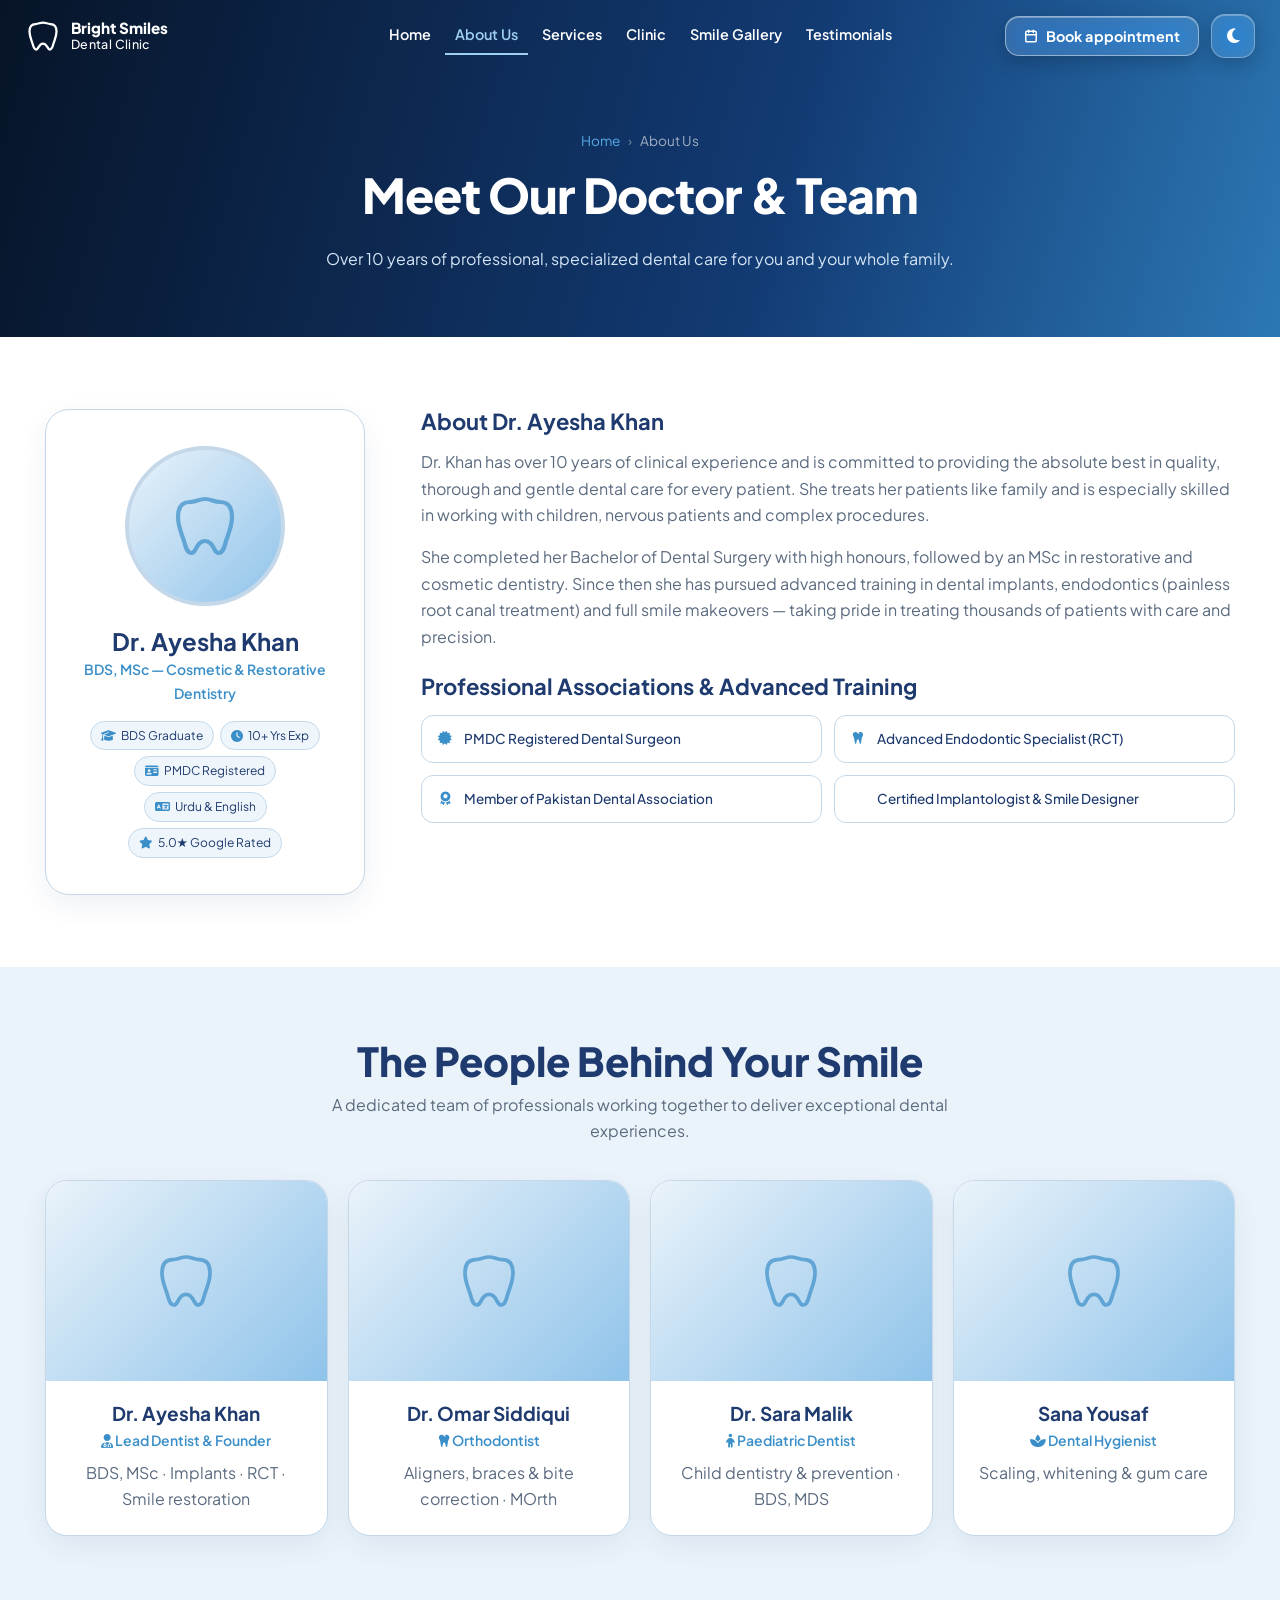
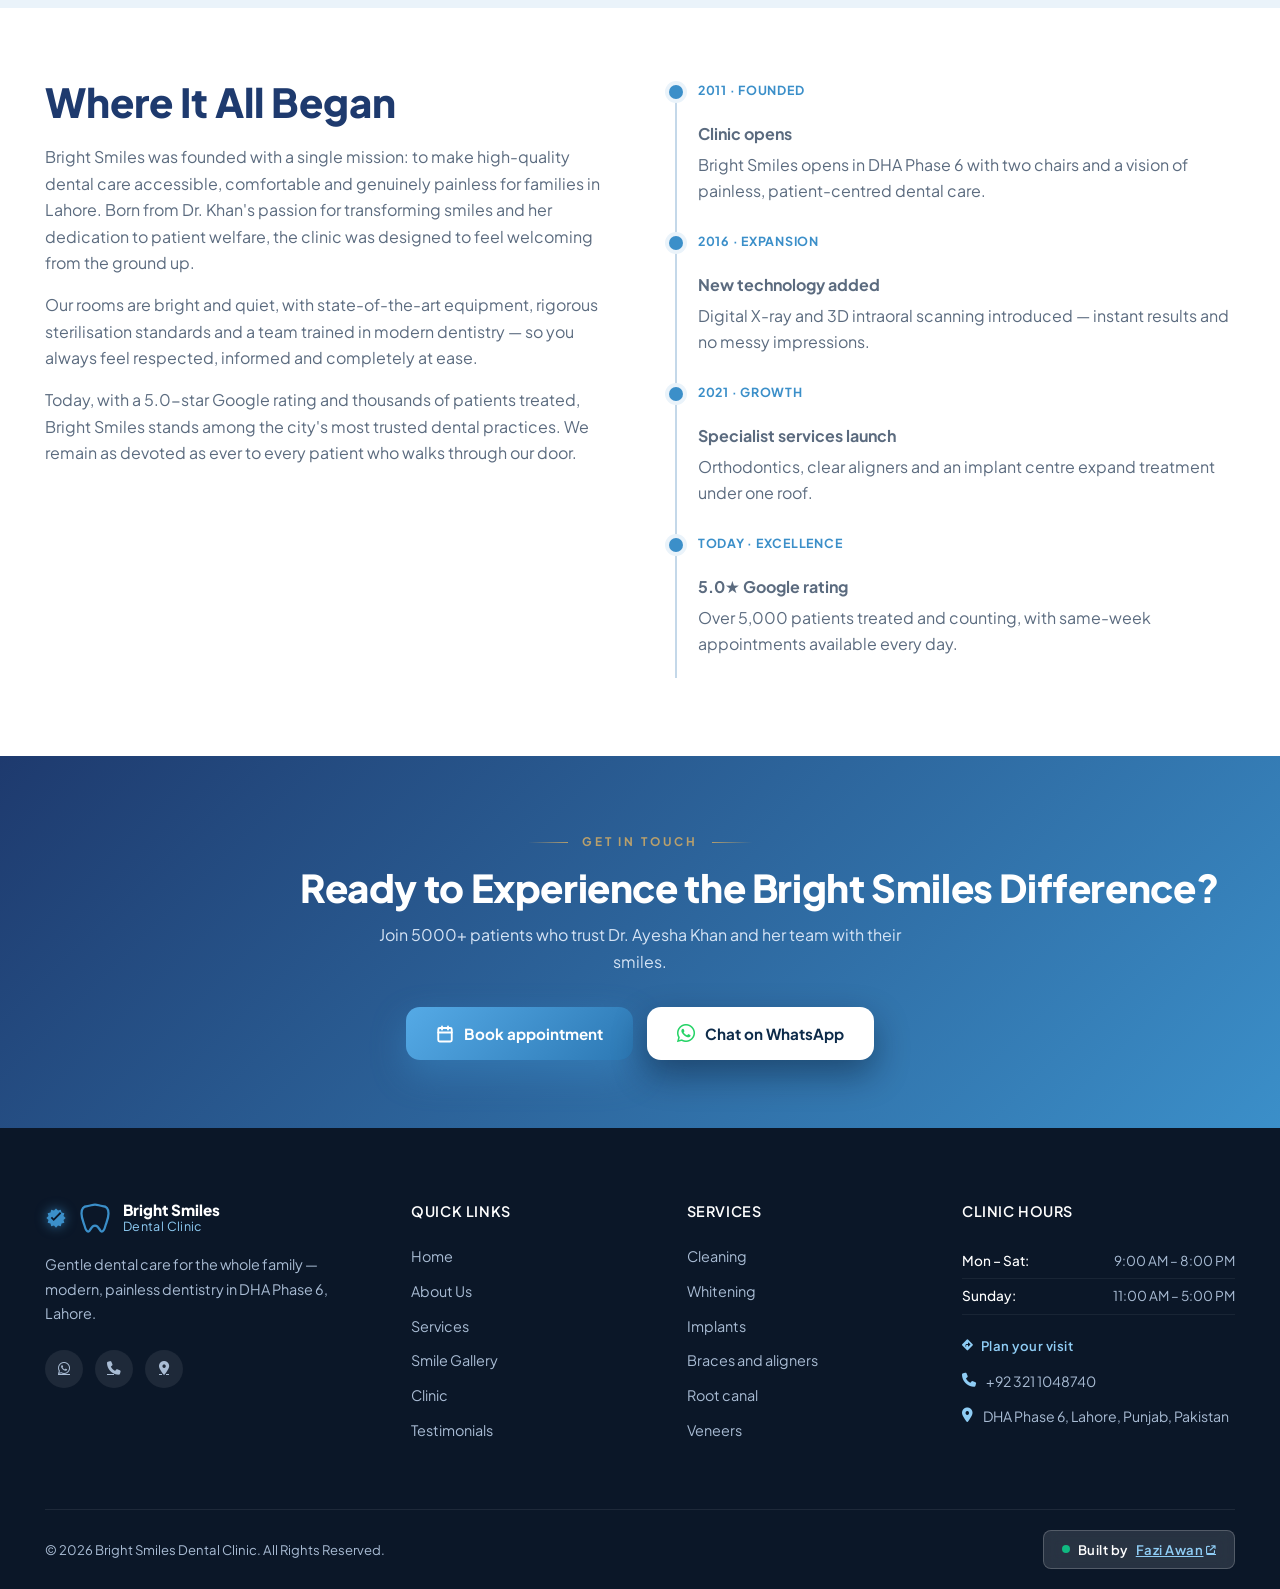
==== commit 55551715: "applied all of it same fonts, junk files..." ====
--- a/about.html
+++ b/about.html
@@ -1,19 +1,5 @@
-<!--
-  ===========================================================================
-    Bright Smiles Dental Clinic - Premium Edition
-    Designed & built by : Nexus Labs
-    Date                : 2026-10-05
-    Site                : Bright Smiles Dental Clinic, Lahore
-    --------------------------------------------------------------------------
-    (c) 2026-10-05 Nexus Labs. All rights reserved.
-    --------------------------------------------------------------------------
-    This page was delivered as a website build. It may not be copied,
-    redistributed, resold or reused for any other client or project
-    without written permission from the author.
-    --------------------------------------------------------------------------
-    Enquiries : faiziawan.0001@gmail.com
-  ===========================================================================
--->
+<!-- Bright Smiles Dental Clinic - handover build. Designed & built by Fazi Awan. -->
+
 <!DOCTYPE html>
 <html lang="en"><head><meta charset="utf-8">
 <meta name="viewport" content="width=device-width, initial-scale=1, viewport-fit=cover">
@@ -22,7 +8,7 @@
 <link rel="preconnect" href="https://fonts.googleapis.com">
 <link rel="preconnect" href="https://fonts.gstatic.com" crossorigin>
 <link rel="preconnect" href="https://cdnjs.cloudflare.com" crossorigin>
-<link href="https://fonts.googleapis.com/css2?family=Playfair+Display:ital,wght@1,600;1,700&family=Plus+Jakarta+Sans:wght@400;600;800&family=Poppins:wght@600;700;800&display=swap" rel="stylesheet">
+<link href="https://fonts.googleapis.com/css2?family=Plus+Jakarta+Sans:wght@400;600;800&display=swap" rel="stylesheet">
 <link rel="stylesheet" href="https://cdnjs.cloudflare.com/ajax/libs/font-awesome/6.5.0/css/all.min.css">
 <link rel="stylesheet" href="css/styles.css">
 <script>try{var t=localStorage.getItem("theme");if(t)document.documentElement.dataset.theme=t}catch(e){};document.documentElement.classList.add("js")</script>
@@ -59,7 +45,7 @@
 <div class="tli"><div class="yr">2021 · GROWTH</div><h4>Specialist services launch</h4><p>Orthodontics, clear aligners and an implant centre expand treatment under one roof.</p></div>
 <div class="tli"><div class="yr">TODAY · EXCELLENCE</div><h4>5.0★ Google rating</h4><p>Over 5,000 patients treated and counting, with same-week appointments available every day.</p></div>
 </div></div></div></div>
-<div class="sec"><div class="w consult-strip js-rev"><div class="consult-copy"><span class="cs-eyebrow">Get in touch</span><h2>Ready to Experience the Dental Braces?</h2><p>Join 5000+ patients who trust Dr. Umer with their smiles.</p></div><div class="consult-actions"><button type="button" class="btn cs-book" onclick="openBooking()"><svg width="18" height="18" viewBox="0 0 24 24" fill="none" stroke="currentColor" stroke-width="2.5" stroke-linecap="round" stroke-linejoin="round" aria-hidden="true"><rect x="3" y="4" width="18" height="18" rx="2"/><line x1="16" y1="2" x2="16" y2="6"/><line x1="8" y1="2" x2="8" y2="6"/><line x1="3" y1="10" x2="21" y2="10"/></svg> Book consultation</button><a class="btn cs-wa" href="https://wa.me/923211048740?text=Hi%21%20I%20am%20browsing%20your%20website%20and%20have%20a%20few%20questions%20before%20booking." target="_blank" rel="noopener noreferrer"><i class="fa-brands fa-whatsapp" aria-hidden="true"></i> Chat on WhatsApp</a></div></div></div>
+<div class="sec"><div class="w consult-strip js-rev"><div class="consult-copy"><span class="cs-eyebrow">Get in touch</span><h2>Ready to Experience the Bright Smiles Difference?</h2><p>Join 5000+ patients who trust Dr. Ayesha Khan and her team with their smiles.</p></div><div class="consult-actions"><button type="button" class="btn cs-book" onclick="openBooking()"><svg width="18" height="18" viewBox="0 0 24 24" fill="none" stroke="currentColor" stroke-width="2.5" stroke-linecap="round" stroke-linejoin="round" aria-hidden="true"><rect x="3" y="4" width="18" height="18" rx="2"/><line x1="16" y1="2" x2="16" y2="6"/><line x1="8" y1="2" x2="8" y2="6"/><line x1="3" y1="10" x2="21" y2="10"/></svg> Book appointment</button><a class="btn cs-wa" href="https://wa.me/923211048740?text=Hi%21%20I%20am%20browsing%20your%20website%20and%20have%20a%20few%20questions%20before%20booking." target="_blank" rel="noopener noreferrer"><i class="fa-brands fa-whatsapp" aria-hidden="true"></i> Chat on WhatsApp</a></div></div></div>
 </section>
 </main>
 <footer class="site-footer"><div class="w">
@@ -83,7 +69,7 @@
         <li><a href="about.html">About Us</a></li>
         <li><a href="services.html">Services</a></li>
         <li><a href="work.html">Smile Gallery</a></li>
-        <li><a href="clinic.html">Our Clinic</a></li>
+        <li><a href="clinic.html">Clinic</a></li>
         <li><a href="testimonials.html">Testimonials</a></li>
       </ul>
     </div>
@@ -113,7 +99,7 @@
   </div>
 </div></footer>
 <div class="fl"><a class="btn alt" href="tel:+923211048740"><svg class="ci" viewBox="0 0 24 24"><path d="M22 16.92v3a2 2 0 0 1-2.18 2 19.79 19.79 0 0 1-8.63-3.07 19.5 19.5 0 0 1-6-6 19.79 19.79 0 0 1-3.07-8.67A2 2 0 0 1 4.11 2h3a2 2 0 0 1 2 1.72c.127.96.361 1.903.7 2.81a2 2 0 0 1-.45 2.11L8.09 9.91a16 16 0 0 0 6 6l1.27-1.27a2 2 0 0 1 2.11-.45c.907.339 1.85.573 2.81.7A2 2 0 0 1 22 16.92z"/></svg>Call</a><a class="btn alt wa" href="https://wa.me/923211048740?text=Hi%20Bright%20Smiles%21%20I%20have%20a%20question%20about%20your%20dental%20services." target="_blank" rel="noopener noreferrer" aria-label="Chat on WhatsApp"><svg class="ci wa-ic" viewBox="0 0 24 24" aria-hidden="true"><path d="M17.5 14.4c-.3-.2-1.8-.9-2-1-.3-.1-.5-.1-.7.1-.2.3-.8 1-.9 1.2-.2.2-.4.2-.6.1-.3-.2-1.3-.5-2.4-1.5-.9-.8-1.5-1.7-1.7-2-.2-.3 0-.5.1-.6l.5-.5c.1-.2.2-.3.3-.5v-.5l-.9-2.1c-.2-.6-.5-.5-.7-.5h-.6c-.2 0-.5.1-.8.4-.3.3-1 1-1 2.5s1.1 2.9 1.2 3.1c.2.2 2.1 3.2 5.1 4.5.7.3 1.3.5 1.7.6.7.2 1.4.2 1.9.1.6-.1 1.8-.7 2-1.4.3-.7.3-1.3.2-1.4-.1-.1-.3-.2-.6-.3M12 21.5h-.1a9.4 9.4 0 0 1-4.8-1.3l-.3-.2-3.6.9 1-3.5-.3-.4a9.4 9.4 0 0 1-1.4-5c0-5.2 4.2-9.4 9.4-9.4 2.5 0 4.9 1 6.7 2.8a9.4 9.4 0 0 1 2.8 6.7c0 5.2-4.2 9.4-9.4 9.4m8.1-17.5A11.3 11.3 0 0 0 12 0C5.5 0 .2 5.3.2 11.9c0 2.1.5 4.1 1.6 5.9L.1 24l6.4-1.7a11.9 11.9 0 0 0 5.6 1.4c6.5 0 11.9-5.3 11.9-11.9 0-3.2-1.2-6.2-3.5-8.5"/></svg>WhatsApp</a><button type="button" class="btn mb" onclick="openBooking()">Book now</button></div>
-<dialog id="sd"><button type="button" class="sd-x" aria-label="Close" title="Close" onclick="closeDialog(document.getElementById('sd'))">&#10005;</button><div id="sb"></div><div class="sd-actions"><button type="button" class="btn sd-book" onclick="bookService()"><svg width="16" height="16" viewBox="0 0 24 24" fill="none" stroke="currentColor" stroke-width="2.5" stroke-linecap="round" stroke-linejoin="round" aria-hidden="true"><rect x="3" y="4" width="18" height="18" rx="2"/><line x1="16" y1="2" x2="16" y2="6"/><line x1="8" y1="2" x2="8" y2="6"/><line x1="3" y1="10" x2="21" y2="10"/></svg> Book Online</button><a class="btn wa-act" id="sd-wa" href="https://wa.me/923211048740" target="_blank" rel="noopener noreferrer"><i class="fa-brands fa-whatsapp"></i> Book via WhatsApp</a></div></dialog>
+<dialog id="sd"><button type="button" class="sd-x" aria-label="Close" title="Close" onclick="closeDialog(document.getElementById('sd'))">&#10005;</button><div id="sb"></div><div class="sd-actions"><button type="button" class="btn sd-book" onclick="bookService()"><svg width="16" height="16" viewBox="0 0 24 24" fill="none" stroke="currentColor" stroke-width="2.5" stroke-linecap="round" stroke-linejoin="round" aria-hidden="true"><rect x="3" y="4" width="18" height="18" rx="2"/><line x1="16" y1="2" x2="16" y2="6"/><line x1="8" y1="2" x2="8" y2="6"/><line x1="3" y1="10" x2="21" y2="10"/></svg> Book appointment</button><a class="btn wa-act" id="sd-wa" href="https://wa.me/923211048740" target="_blank" rel="noopener noreferrer"><i class="fa-brands fa-whatsapp"></i> Book via WhatsApp</a></div></dialog>
 <dialog id="bk"><h2>Book an appointment</h2><div id="bf"><label for="n">Full name</label><input id="n" name="name" autocomplete="name"><div class="err" id="e1"></div><label for="p">Phone</label><input id="p" name="phone" type="tel" inputmode="tel" autocomplete="tel"><div class="err" id="e2"></div><label for="s">Service</label><select id="s" name="service"></select><label for="d">Preferred date</label><input id="d" name="date" type="date"><div class="err" id="e3"></div><br><button type="button" class="btn" id="go">Request appointment</button> <button type="button" class="btn alt" onclick="closeDialog(document.getElementById('bk'))">Cancel</button></div>
 <p id="ok" hidden><b class="ink">Request sent.</b> We will call you within a few hours to confirm.<br><br><button type="button" class="btn" onclick="closeDialog(document.getElementById('bk'))">Close</button></p></dialog>
 <script src="js/app.js" defer></script></body></html>
--- a/css/styles.css
+++ b/css/styles.css
@@ -1,18 +1,5 @@
-/* ===========================================================================
-   Bright Smiles Dental Clinic - Premium Edition
-   Designed & built by : Nexus Labs
-   Date                : 2026-10-05
-   Site                : Bright Smiles Dental Clinic, Lahore
-   --------------------------------------------------------------------------
-   (c) 2026-10-05 Nexus Labs. All rights reserved.
-   --------------------------------------------------------------------------
-   This stylesheet was delivered as part of a website build. It may not be
-   copied, redistributed, resold or reused for any other client or project
-   without written permission from the author.
-   --------------------------------------------------------------------------
-   Enquiries : faiziawan.0001@gmail.com
-   =========================================================================== */
-:root{--navy:#1E3A6E;--blue:#3B8FC9;--gold:#b9a06c;--cream:#f8f6f1;--tint:#EAF3FA;--bg:#fff;--card:#fff;--txt:#5B6B7F;--subtle:#6f7f95;--line:#c4d8e9;--page:#e6f0f8;--fh:'Poppins','Plus Jakarta Sans',system-ui,sans-serif;box-sizing:border-box}
+/* Bright Smiles Dental Clinic - handover build. Designed & built by Fazi Awan. */
+:root{--navy:#1E3A6E;--blue:#3B8FC9;--gold:#b9a06c;--cream:#f8f6f1;--tint:#EAF3FA;--bg:#fff;--card:#fff;--txt:#5B6B7F;--subtle:#6f7f95;--line:#c4d8e9;--page:#e6f0f8;--fh:'Plus Jakarta Sans',system-ui,sans-serif;box-sizing:border-box}
 @media(prefers-color-scheme:dark){:root:not([data-theme="light"]){--navy:#d6e4ff;--tint:#12223b;--bg:#0b1526;--card:#15243b;--txt:#a3b4ca;--line:#27385a;--page:#070f1c}}
 :root[data-theme="dark"]{--navy:#d6e4ff;--tint:#12223b;--bg:#0b1526;--card:#15243b;--txt:#a3b4ca;--line:#27385a;--page:#070f1c}
 /* Anchor jumps (#testimonials, index.html#..., section links) glide instead of
@@ -59,14 +46,14 @@
 .card{background:var(--card);border:1px solid var(--line);border-radius:22px;padding:26px;box-shadow:0 10px 28px rgba(30,58,110,.07);transition:transform .25s,box-shadow .25s}
 .card.h:hover{transform:translateY(-5px);box-shadow:0 18px 40px rgba(30,58,110,.16)}.card h3{font-size:1.15rem;margin-bottom:.3em}.card p{margin:0}
 .ic{width:48px;height:48px;border-radius:14px;background:linear-gradient(135deg,var(--tint),#bfe0f7);display:grid;place-items:center;margin-bottom:14px}.ic svg{width:26px;fill:none;stroke:var(--blue);stroke-width:1.6;stroke-linecap:round;stroke-linejoin:round}
-.sec{padding:72px 0;background:var(--bg)}.tint{background:var(--tint)}.hs{position:relative;display:flex;align-items:center;height:100vh;min-height:620px;max-height:960px;padding:130px 0 80px;overflow:hidden;color:#fff;background:linear-gradient(rgba(7,20,40,.28),rgba(7,20,40,.28)),linear-gradient(90deg,rgba(7,20,40,.62) 0%,rgba(7,20,40,.35) 35%,rgba(7,20,40,0) 62%),linear-gradient(180deg,rgba(7,20,40,.45) 0%,rgba(7,20,40,0) 18%),url('../images/landing-image.webp') center/cover no-repeat}.hs>.w{width:100%}.hs .hero{display:block;padding:0}.hs .hero>div:first-child{max-width:660px;position:relative;z-index:1}.hs h1{color:#fff;font-size:clamp(2.6rem,6.5vw,4.6rem)}.hs h1 span{color:#8fcdf5}.hs p{color:#d6e4f5}.hs .eb{display:inline-flex;align-items:center;gap:8px;color:#fff;font-size:.7rem;font-weight:600;letter-spacing:.14em;border:1px solid #ffffff40;border-radius:999px;padding:6px 14px;background:#ffffff14;backdrop-filter:blur(10px)}.hs .eb i{font-size:.72rem;color:#fff}.hs .btn.alt{background:rgba(255,255,255,.08);color:#fff;border:1px solid rgba(255,255,255,.35);box-shadow:none;backdrop-filter:blur(6px)}.hs .btn.alt:hover{background:rgba(255,255,255,.18);border-color:rgba(255,255,255,.7)}.hs .hero-btns{display:flex;gap:12px;flex-wrap:wrap}.hs .hero-btns .btn{display:inline-flex;align-items:center;gap:8px;margin:0;padding:14px 30px;font-weight:600;white-space:nowrap;box-shadow:0 4px 20px rgba(59,143,201,.28);transition:transform .3s cubic-bezier(.4,0,.2,1),box-shadow .3s cubic-bezier(.4,0,.2,1),background .3s cubic-bezier(.4,0,.2,1),border-color .3s cubic-bezier(.4,0,.2,1)}.hs .hero-btns .btn:hover{transform:translateY(-2px);box-shadow:0 8px 28px rgba(59,143,201,.4)}.hs .hero-btns .btn.alt:hover{box-shadow:0 8px 24px rgba(0,0,0,.18)}.wm{position:absolute;right:-3%;top:50%;transform:translateY(-50%);width:min(520px,46vw);fill:none;stroke:#fff;stroke-width:.12;opacity:.14;pointer-events:none}.mesh{display:none}.trust{display:flex;flex-wrap:wrap;gap:28px;align-items:center;margin-top:22px}.ti{display:flex;align-items:center;gap:9px;color:#ffffffe0;font-weight:500;font-size:.85rem;white-space:nowrap}.ts{width:16px;height:16px;flex:none;fill:none;stroke:#8fcdf5;stroke-width:2;stroke-linecap:round;stroke-linejoin:round}.eb{display:inline-block;color:var(--blue);font-weight:800;letter-spacing:.12em;text-transform:uppercase;font-size:.78rem;margin-bottom:14px}.two{display:grid;grid-template-columns:1.1fr 1fr;gap:48px;align-items:center}.stack{display:grid;gap:18px}.tabs{justify-content:center}.tel{font-weight:700;color:var(--navy);text-decoration:none;font-size:.9rem}.top{display:flex;justify-content:center;gap:28px;flex-wrap:wrap;background:#10264d;color:#cfe0f5;font-size:.8rem;padding:7px 14px}.sh{margin:0 auto 36px;max-width:640px;text-align:center}.sh h2{margin:0 0 8px}.sh p{margin:0}.hero .btn{margin:0 10px 10px 0}footer .grid{gap:28px}.mb{display:none}.mn{display:none;cursor:pointer;font-size:1.6rem;color:var(--navy);line-height:1;background:none;border:0;padding:0 4px}
+.sec{padding:72px 0;background:var(--bg)}.tint{background:var(--tint)}.hs{position:relative;display:flex;align-items:center;height:100vh;min-height:620px;max-height:960px;padding:130px 0 80px;overflow:hidden;color:#fff;background:linear-gradient(rgba(7,20,40,.28),rgba(7,20,40,.28)),linear-gradient(90deg,rgba(7,20,40,.62) 0%,rgba(7,20,40,.35) 35%,rgba(7,20,40,0) 62%),linear-gradient(180deg,rgba(7,20,40,.45) 0%,rgba(7,20,40,0) 18%),url('../images/landing-image.webp') center/cover no-repeat}.hs>.w{width:100%}.hs .hero{display:block;padding:0}.hs .hero>div:first-child{max-width:660px;position:relative;z-index:1}.hs h1{color:#fff;font-size:clamp(2.6rem,6.5vw,4.6rem)}.hs h1 span{color:#8fcdf5}.hs p{color:#d6e4f5}.hs .eb{display:inline-flex;align-items:center;gap:8px;color:#fff;font-size:.7rem;font-weight:600;letter-spacing:.14em;border:1px solid #ffffff40;border-radius:999px;padding:6px 14px;background:#ffffff14;backdrop-filter:blur(10px)}.hs .eb i{font-size:.72rem;color:#fff}.hs .btn.alt{background:rgba(255,255,255,.08);color:#fff;border:1px solid rgba(255,255,255,.35);box-shadow:none;backdrop-filter:blur(6px)}.hs .btn.alt:hover{background:rgba(255,255,255,.18);border-color:rgba(255,255,255,.7)}.hs .hero-btns{display:flex;gap:12px;flex-wrap:wrap}.hs .hero-btns .btn{display:inline-flex;align-items:center;gap:8px;margin:0;padding:14px 30px;font-weight:600;white-space:nowrap;box-shadow:0 4px 20px rgba(59,143,201,.28);transition:transform .3s cubic-bezier(.4,0,.2,1),box-shadow .3s cubic-bezier(.4,0,.2,1),background .3s cubic-bezier(.4,0,.2,1),border-color .3s cubic-bezier(.4,0,.2,1)}.hs .hero-btns .btn:hover{transform:translateY(-2px);box-shadow:0 8px 28px rgba(59,143,201,.4)}.hs .hero-btns .btn.alt:hover{box-shadow:0 8px 24px rgba(0,0,0,.18)}.wm{position:absolute;right:-3%;top:50%;transform:translateY(-50%);width:min(520px,46vw);fill:none;stroke:#fff;stroke-width:.12;opacity:.14;pointer-events:none}.mesh{display:none}.trust{display:flex;flex-wrap:wrap;gap:28px;align-items:center;margin-top:22px}.ti{display:flex;align-items:center;gap:9px;color:#ffffffe0;font-weight:500;font-size:.85rem;white-space:nowrap}.ts{width:16px;height:16px;flex:none;fill:none;stroke:#8fcdf5;stroke-width:2;stroke-linecap:round;stroke-linejoin:round}.eb{display:inline-flex;align-items:center;gap:8px;color:var(--blue);font-weight:700;letter-spacing:.14em;text-transform:uppercase;font-size:.7rem;padding:6px 14px;border-radius:999px;border:1px solid rgba(59,143,201,.3);background:rgba(59,143,201,.12);margin-bottom:14px}.two{display:grid;grid-template-columns:1.1fr 1fr;gap:48px;align-items:center}.stack{display:grid;gap:18px}.tabs{justify-content:center}.tel{font-weight:700;color:var(--navy);text-decoration:none;font-size:.9rem}.top{display:flex;justify-content:center;gap:28px;flex-wrap:wrap;background:#10264d;color:#cfe0f5;font-size:.8rem;padding:7px 14px}.sh{margin:0 auto 36px;max-width:640px;text-align:center}.sh h2{margin:0 0 8px}.sh p{margin:0}.hero .btn{margin:0 10px 10px 0}footer .grid{gap:28px}.mb{display:none}.mn{display:none;cursor:pointer;font-size:1.6rem;color:var(--navy);line-height:1;background:none;border:0;padding:0 4px}
 
 @media(max-width:820px){.hs{background:linear-gradient(rgba(7,20,40,.28),rgba(7,20,40,.28)),linear-gradient(90deg,rgba(7,20,40,.62) 0%,rgba(7,20,40,.35) 35%,rgba(7,20,40,0) 62%),linear-gradient(180deg,rgba(7,20,40,.45) 0%,rgba(7,20,40,0) 18%),url('../images/landing-image.webp') center/cover no-repeat}}
 .hs h1,.hs .eb,.hs p,.hs .trust .ti{text-shadow:0 1px 3px rgba(7,20,40,.5),0 2px 18px rgba(7,20,40,.55)}
 .pic{position:relative;min-height:210px;border-radius:22px;overflow:hidden;background:var(--g,linear-gradient(135deg,#8fc3ea,#1E3A6E));background-size:cover;background-position:center;display:flex;align-items:flex-end;padding:18px;color:#fff;font-weight:800}
 .pic svg{position:absolute;right:-16px;top:-10px;width:130px;opacity:.18;fill:#fff}.pic span{position:relative;text-shadow:0 2px 12px #0006}
 
-.ph{max-width:none;margin:0;padding:130px 20px 64px;text-align:center;background:linear-gradient(105deg,#071428,#123a73 60%,#2c78b4)}.ph p{max-width:600px;color:#d4e5f6;margin:8px auto 0;font-size:16px}.ph h1{color:#fff;font-family:var(--fh);font-size:clamp(2rem,4vw,3rem);font-weight:700}
+.ph{max-width:none;margin:0;padding:130px 20px 64px;text-align:center;background:linear-gradient(105deg,#071428,#123a73 60%,#2c78b4)}.ph p{max-width:600px;color:#d4e5f6;margin:8px auto 0;font-size:16px}.ph h1{color:#fff;font-size:clamp(2rem,4vw,3rem);font-weight:800}
 .tabs{display:flex;gap:8px;flex-wrap:wrap;margin:0 0 22px}.tabs button{border:1px solid var(--line);background:var(--card);color:var(--navy);border-radius:99px;padding:8px 18px;font:600 .88rem "Plus Jakarta Sans",sans-serif;cursor:pointer}.tabs button.on{background:var(--blue);color:#fff;border-color:var(--blue)}
 .ba{position:relative;height:210px;border-radius:18px;overflow:hidden;user-select:none;background:#dff0fb}
 .ba>div{position:absolute;inset:0;display:flex;align-items:center;justify-content:center;gap:0}.ba .a{clip-path:inset(0 0 0 50%);background:linear-gradient(160deg,#fff,#cfe9fb)}.ba .b{background:linear-gradient(160deg,#e9dfb8,#c9b36b)}
@@ -335,11 +322,11 @@
    are text initials, so they need 4.5:1. This pairing passes in both themes. */
 .testimonial__avatar {
   width: 48px; height: 48px; border-radius: 50%; background: var(--navy); color: var(--card);
-  font-family: 'Poppins', sans-serif; font-weight: 700; font-size: 16px;
+  font-weight: 700; font-size: 16px;
   display: flex; align-items: center; justify-content: center; box-shadow: 0 1px 2px rgba(0,0,0,.05);
 }
 .testimonial__meta { text-align: left; }
-.testimonial__name { font-family: 'Poppins', sans-serif; font-size: 16px; font-weight: 600; color: var(--navy); margin: 0 0 4px 0; }
+.testimonial__name { font-size: 16px; font-weight: 600; color: var(--navy); margin: 0 0 4px 0; }
 .testimonial__role { font-family: "Plus Jakarta Sans", system-ui, sans-serif; font-size: 13px; color: var(--txt); margin: 0; }
 .testimonials__controls { display: flex; align-items: center; justify-content: center; gap: 16px; margin-top: 48px; }
 .testimonials__ctrl-btn {
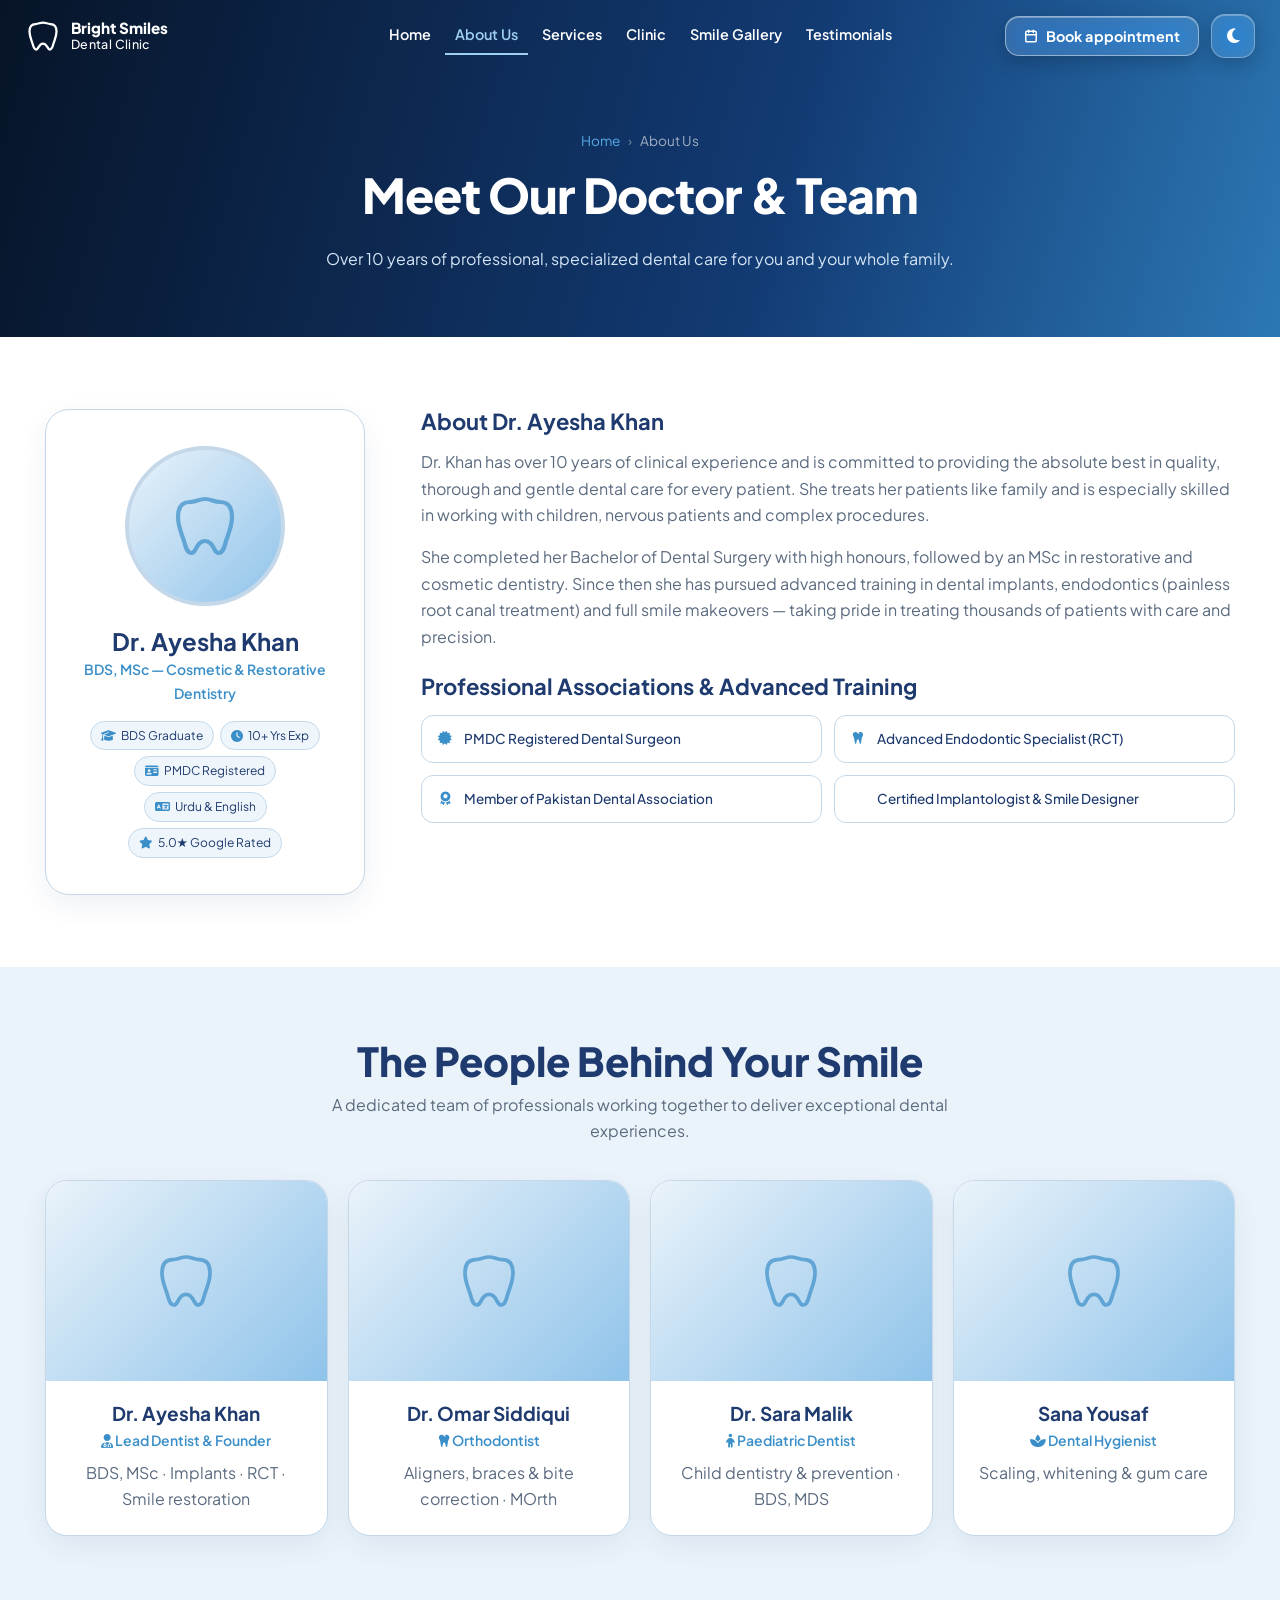
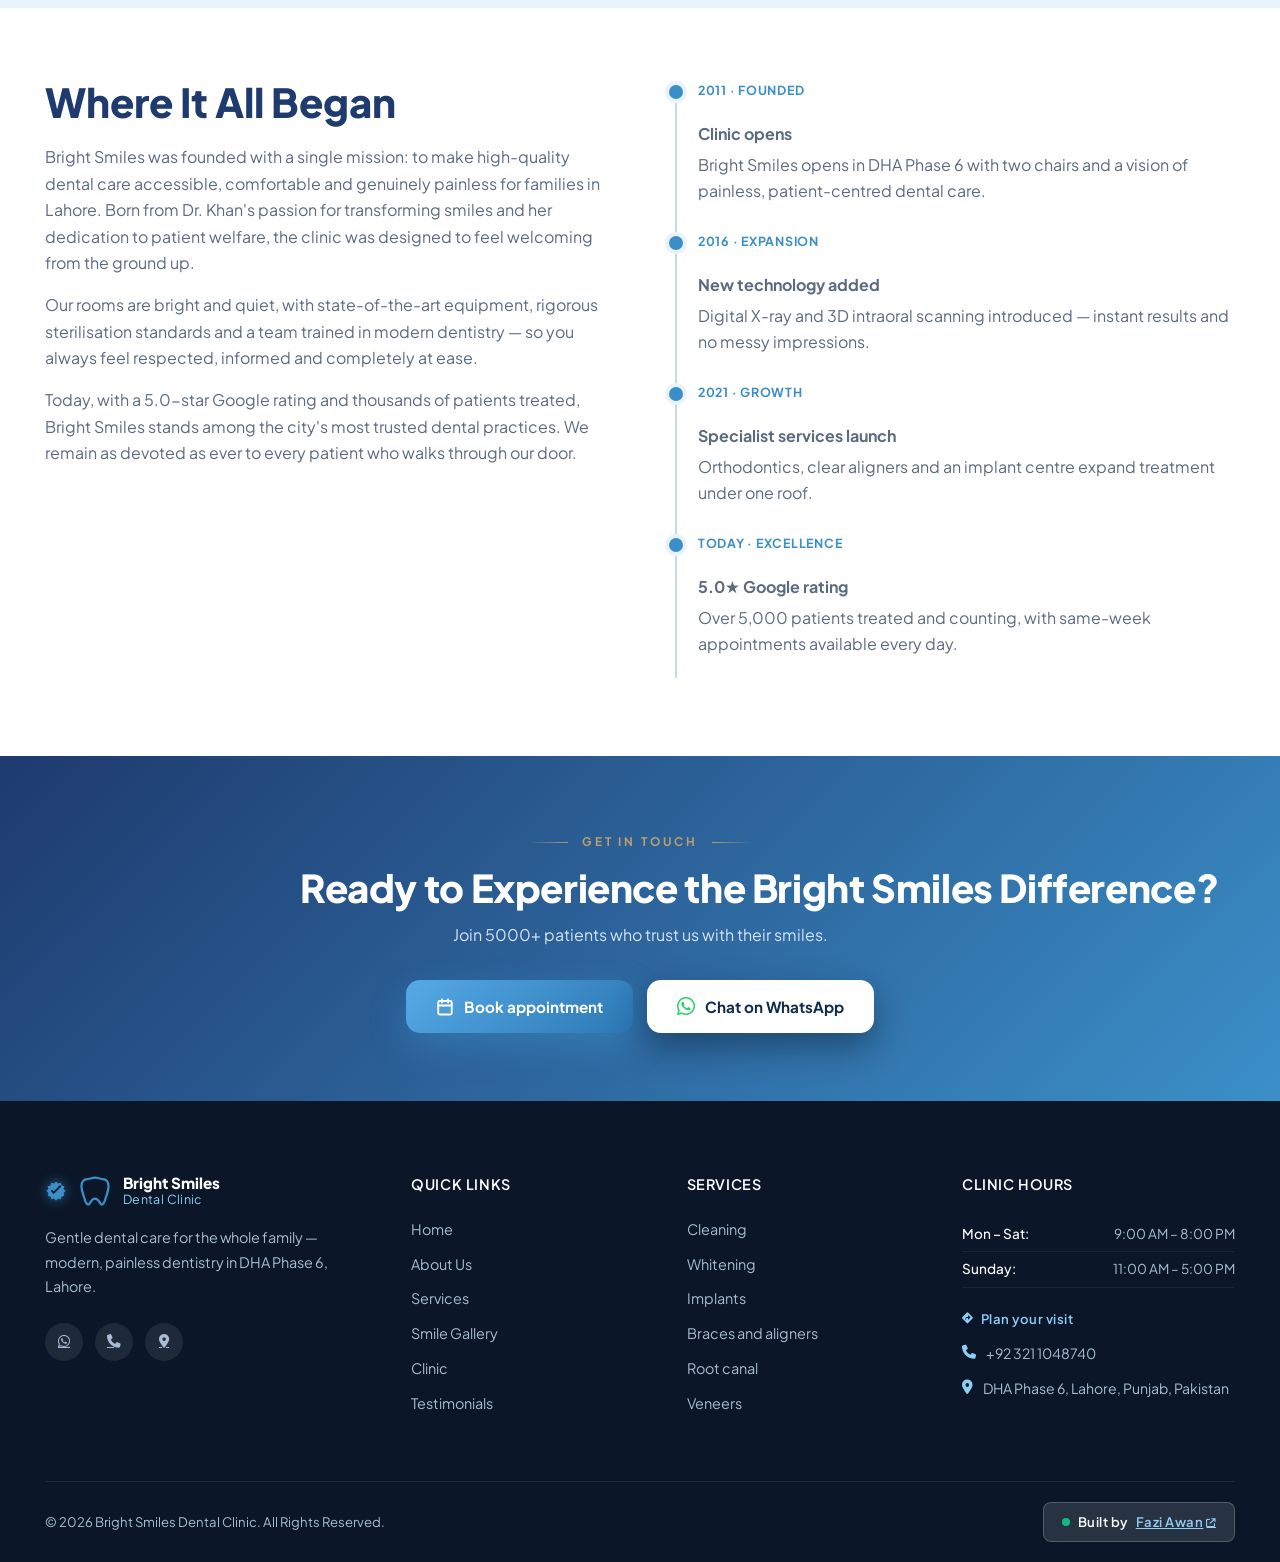
==== commit 0e9ddfd5: "new plan your budget starting" ====
--- a/about.html
+++ b/about.html
@@ -45,7 +45,7 @@
 <div class="tli"><div class="yr">2021 · GROWTH</div><h4>Specialist services launch</h4><p>Orthodontics, clear aligners and an implant centre expand treatment under one roof.</p></div>
 <div class="tli"><div class="yr">TODAY · EXCELLENCE</div><h4>5.0★ Google rating</h4><p>Over 5,000 patients treated and counting, with same-week appointments available every day.</p></div>
 </div></div></div></div>
-<div class="sec"><div class="w consult-strip js-rev"><div class="consult-copy"><span class="cs-eyebrow">Get in touch</span><h2>Ready to Experience the Bright Smiles Difference?</h2><p>Join 5000+ patients who trust Dr. Ayesha Khan and her team with their smiles.</p></div><div class="consult-actions"><button type="button" class="btn cs-book" onclick="openBooking()"><svg width="18" height="18" viewBox="0 0 24 24" fill="none" stroke="currentColor" stroke-width="2.5" stroke-linecap="round" stroke-linejoin="round" aria-hidden="true"><rect x="3" y="4" width="18" height="18" rx="2"/><line x1="16" y1="2" x2="16" y2="6"/><line x1="8" y1="2" x2="8" y2="6"/><line x1="3" y1="10" x2="21" y2="10"/></svg> Book appointment</button><a class="btn cs-wa" href="https://wa.me/923211048740?text=Hi%21%20I%20am%20browsing%20your%20website%20and%20have%20a%20few%20questions%20before%20booking." target="_blank" rel="noopener noreferrer"><i class="fa-brands fa-whatsapp" aria-hidden="true"></i> Chat on WhatsApp</a></div></div></div>
+<div class="sec"><div class="w consult-strip js-rev"><div class="consult-copy"><span class="cs-eyebrow">Get in touch</span><h2>Ready to Experience the Bright Smiles Difference?</h2><p>Join 5000+ patients who trust us with their smiles.</p></div><div class="consult-actions"><button type="button" class="btn cs-book" onclick="openBooking()"><svg width="18" height="18" viewBox="0 0 24 24" fill="none" stroke="currentColor" stroke-width="2.5" stroke-linecap="round" stroke-linejoin="round" aria-hidden="true"><rect x="3" y="4" width="18" height="18" rx="2"/><line x1="16" y1="2" x2="16" y2="6"/><line x1="8" y1="2" x2="8" y2="6"/><line x1="3" y1="10" x2="21" y2="10"/></svg> Book appointment</button><a class="btn cs-wa" href="https://wa.me/923211048740?text=Hi%21%20I%20am%20browsing%20your%20website%20and%20have%20a%20few%20questions%20before%20booking." target="_blank" rel="noopener noreferrer"><i class="fa-brands fa-whatsapp" aria-hidden="true"></i> Chat on WhatsApp</a></div></div></div>
 </section>
 </main>
 <footer class="site-footer"><div class="w">
@@ -88,7 +88,7 @@
       <h4>Clinic Hours</h4>
       <div class="footer-hours-row"><span>Mon – Sat:</span> <span>9:00 AM – 8:00 PM</span></div>
       <div class="footer-hours-row"><span>Sunday:</span> <span>11:00 AM &ndash; 5:00 PM</span></div>
-      <a class="footer-map-cta" href="clinic.html"><i class="fa-solid fa-diamond-turn-right"></i><span>Plan your visit</span></a>
+      <a class="footer-map-cta" href="clinic.html#visit"><i class="fa-solid fa-diamond-turn-right"></i><span>Plan your visit</span></a>
       <div class="footer-contact-item"><i class="fa-solid fa-phone icon"></i><a href="tel:+923211048740">+92 321 1048740</a></div>
       <div class="footer-contact-item"><i class="fa-solid fa-location-dot icon"></i><span>DHA Phase 6, Lahore, Punjab, Pakistan</span></div>
     </div>
--- a/css/styles.css
+++ b/css/styles.css
@@ -1194,3 +1194,290 @@
   .footer-credit { padding: 5px 11px; font-size: .68rem; gap: 6px; }
   .footer-credit .dot { width: 6px; height: 6px; }
 }
+
+
+/* --- 16. Clinic - "Plan your visit" (info panel + Google map) -------------
+   Two-column block: a divided info panel (address / hours / contact) on the
+   left, a click-to-load Google map on the right. The map is only fetched when
+   the visitor asks for it, so the iframe's scripts never block the page and a
+   swipe over the map can never trap the page scroll. */
+/* One-line section heading: the wrapper drops its 640px cap and the heading
+   refuses to wrap. fitCTAHeadings() in app.js then scales the type so it still
+   fits on narrow screens. */
+.sh-line { max-width: none; }
+html.js .fit-line { white-space: nowrap; }
+
+.visit-grid {
+  display: grid;
+  grid-template-columns: 1fr 1.08fr;
+  gap: 26px;
+  align-items: stretch;
+}
+
+/* --- Info panel --- */
+.visit-panel {
+  background: var(--card);
+  border: 1px solid var(--line);
+  border-radius: 26px;
+  overflow: hidden;
+  box-shadow: 0 16px 44px rgba(30, 58, 110, .09);
+  display: flex;
+  flex-direction: column;
+}
+.vp-head {
+  padding: 24px 28px;
+  background: linear-gradient(135deg, #0f2548, #1E3A6E 55%, #2c78b4);
+  color: #fff;
+}
+.vp-eyebrow {
+  display: block;
+  font: 700 .7rem/1 var(--fh);
+  letter-spacing: .22em;
+  text-transform: uppercase;
+  color: var(--gold);
+  margin-bottom: 10px;
+}
+.vp-head-row { display: flex; align-items: center; justify-content: space-between; gap: 14px; flex-wrap: wrap; }
+.vp-head h3 { color: #fff; font-size: clamp(1.1rem, 2.2vw, 1.3rem); margin: 0; }
+
+/* Live "Open now / Closed" badge - filled in by app.js */
+.visit-status {
+  display: inline-flex;
+  align-items: center;
+  gap: 7px;
+  font: 700 .7rem/1 var(--fh);
+  letter-spacing: .08em;
+  text-transform: uppercase;
+  padding: 7px 13px;
+  border-radius: 999px;
+  border: 1px solid #ffffff33;
+  background: #ffffff1a;
+  backdrop-filter: blur(8px);
+  -webkit-backdrop-filter: blur(8px);
+  color: #fff;
+  white-space: nowrap;
+}
+/* Keep the pill out of the layout until app.js has real data for it: a class
+   display rule would otherwise beat the UA's [hidden] display:none. */
+.visit-status[hidden] { display: none; }
+.visit-status::before {
+  content: "";
+  width: 7px; height: 7px;
+  border-radius: 50%;
+  background: #6ee7a8;
+  box-shadow: 0 0 0 3px rgba(110, 231, 168, .28);
+}
+.visit-status.is-closed::before { background: #f3a6a6; box-shadow: 0 0 0 3px rgba(243, 166, 166, .25); }
+
+.vp-row {
+  display: flex;
+  gap: 16px;
+  padding: 22px 28px;
+  border-top: 1px solid var(--line);
+  flex: 1;
+}
+.vp-ic {
+  flex: none;
+  width: 44px; height: 44px;
+  border-radius: 14px;
+  display: grid;
+  place-items: center;
+  background: linear-gradient(135deg, var(--tint), #bfe0f7);
+  color: var(--blue);
+  font-size: 1.05rem;
+}
+.vp-body { min-width: 0; }
+.vp-label {
+  display: block;
+  font: 800 .72rem/1 var(--fh);
+  letter-spacing: .11em;
+  text-transform: uppercase;
+  color: var(--navy);
+  margin-bottom: 9px;
+}
+.vp-text { margin: 0; color: var(--txt); font-size: .97rem; }
+.vp-text a { color: var(--txt); font-weight: 400; text-decoration: none; }
+.vp-text a:hover { color: var(--navy); text-decoration: underline; }
+.vp-link {
+  display: inline-flex;
+  align-items: center;
+  gap: 8px;
+  margin-top: 10px;
+  font-weight: 700;
+  font-size: .88rem;
+  color: var(--blue);
+  text-decoration: none;
+}
+.vp-link i { font-size: .68rem; transition: transform .25s ease; }
+.vp-link:hover i { transform: translate(2px, -2px); }
+
+.vp-hours { display: grid; gap: 8px; }
+.vp-hours div {
+  display: flex;
+  align-items: center;
+  justify-content: space-between;
+  gap: 14px;
+  font-size: .92rem;
+  padding: 9px 13px;
+  border-radius: 12px;
+  background: color-mix(in srgb, var(--tint) 65%, transparent);
+  border: 1px solid color-mix(in srgb, var(--line) 55%, transparent);
+}
+.vp-hours span { color: var(--txt); }
+.vp-hours b { color: var(--navy); font-weight: 700; white-space: nowrap; }
+
+.vp-actions { display: flex; gap: 12px; flex-wrap: wrap; }
+.vp-actions .btn {
+  display: inline-flex;
+  align-items: center;
+  gap: 8px;
+  padding: 13px 24px;
+  font-size: .9rem;
+  border-radius: 13px;
+}
+.vp-actions .btn.alt { border: 1px solid var(--line); }
+.vp-actions .btn.alt i { color: #25d366; font-size: 1.05rem; }
+
+/* --- Map column --- */
+.visit-map { position: relative; display: flex; min-width: 0; }
+.visit-map .map-wrap {
+  margin-top: 0;
+  aspect-ratio: auto;
+  flex: 1;
+  min-height: 360px;
+  border-radius: 26px;
+  box-shadow: 0 16px 44px rgba(30, 58, 110, .12);
+}
+.visit-map iframe { filter: saturate(1.02); }
+
+/* Facade shown until the visitor asks for the interactive map */
+.map-face {
+  position: absolute;
+  inset: 0;
+  display: flex;
+  flex-direction: column;
+  align-items: center;
+  justify-content: center;
+  text-align: center;
+  padding: 26px;
+  background:
+    radial-gradient(500px 260px at 22% 12%, color-mix(in srgb, var(--blue) 20%, transparent), transparent 72%),
+    linear-gradient(150deg, color-mix(in srgb, var(--blue) 8%, var(--card)), var(--card) 55%, color-mix(in srgb, var(--navy) 14%, var(--card)));
+}
+/* Faint street grid so the placeholder still reads as a map */
+.map-face::before {
+  content: "";
+  position: absolute;
+  inset: 0;
+  pointer-events: none;
+  opacity: .45;
+  background-image:
+    repeating-linear-gradient(62deg, color-mix(in srgb, var(--blue) 18%, transparent) 0 1px, transparent 1px 52px),
+    repeating-linear-gradient(-62deg, color-mix(in srgb, var(--blue) 12%, transparent) 0 1px, transparent 1px 74px);
+}
+.map-pin {
+  position: relative;
+  width: 58px; height: 58px;
+  border-radius: 50%;
+  display: grid;
+  place-items: center;
+  background: var(--card);
+  color: var(--blue);
+  font-size: 1.35rem;
+  box-shadow: 0 12px 30px rgba(30, 58, 110, .28);
+  margin-bottom: 14px;
+}
+.map-pin::after {
+  content: "";
+  position: absolute;
+  inset: -7px;
+  border-radius: 50%;
+  border: 2px solid color-mix(in srgb, var(--blue) 55%, transparent);
+  animation: pinPulse 2.6s ease-out infinite;
+}
+@keyframes pinPulse {
+  0% { transform: scale(.85); opacity: .9; }
+  70%, 100% { transform: scale(1.3); opacity: 0; }
+}
+.map-face-title { position: relative; margin: 0; color: var(--navy); font-weight: 800; font-size: 1.06rem; }
+.map-face-sub { position: relative; margin: 2px 0 16px; color: var(--txt); font-size: .88rem; }
+.map-load { position: relative; padding: 14px 26px; }
+.map-load i { font-size: .95rem; }
+.map-face-note { position: relative; display: block; margin-top: 12px; color: var(--txt); font-size: .74rem; letter-spacing: .03em; }
+
+/* Floating glass overlays on the map */
+.map-open, .map-chip {
+  position: absolute;
+  z-index: 2;
+  display: inline-flex;
+  align-items: center;
+  gap: 8px;
+  border-radius: 999px;
+  font: 700 .79rem/1 var(--fh);
+  text-decoration: none;
+  transition: transform .25s ease, box-shadow .25s ease;
+}
+.map-open {
+  top: 16px; right: 16px;
+  padding: 10px 16px;
+  background: color-mix(in srgb, var(--card) 90%, transparent);
+  backdrop-filter: blur(10px);
+  -webkit-backdrop-filter: blur(10px);
+  border: 1px solid var(--line);
+  color: var(--navy);
+  box-shadow: 0 8px 22px rgba(30, 58, 110, .18);
+}
+.map-open i { color: var(--gold); font-size: .7rem; }
+.map-open:hover { transform: translateY(-2px); color: var(--blue); box-shadow: 0 14px 30px rgba(30, 58, 110, .26); }
+.map-chip {
+  left: 16px; bottom: 16px;
+  padding: 10px 16px;
+  background: rgba(7, 20, 40, .62);
+  backdrop-filter: blur(10px);
+  -webkit-backdrop-filter: blur(10px);
+  border: 1px solid rgba(255, 255, 255, .24);
+  color: #fff;
+  box-shadow: 0 8px 22px rgba(7, 20, 40, .3);
+  pointer-events: none;
+}
+.map-chip i { color: var(--gold); font-size: .95rem; }
+
+@media (max-width: 980px) {
+  .visit-grid { grid-template-columns: 1fr; }
+  .visit-map .map-wrap { flex: none; min-height: 0; aspect-ratio: 16 / 10; }
+}
+@media (max-width: 620px) {
+  .vp-head, .vp-row { padding-left: 20px; padding-right: 20px; }
+  .vp-row { flex-direction: row; }
+  .vp-actions .btn { flex: 1; justify-content: center; }
+  .vp-hours div { flex-direction: column; align-items: flex-start; gap: 3px; }
+  .map-chip { display: none; }
+  .map-open { top: 12px; right: 12px; padding: 9px 13px; font-size: .74rem; }
+}
+
+/* =========================================================
+   Plan your budget — single-treatment estimator
+   (two-column calc card: form + live estimate panel)
+   ========================================================= */
+.budget { display: grid; grid-template-columns: 1.1fr .9fr; max-width: 1000px; margin: 0 auto; background: var(--card); border: 1px solid var(--line); border-radius: 24px; overflow: hidden; box-shadow: 0 18px 44px rgba(30, 58, 110, .09); }
+.budget-form { padding: clamp(26px, 4vw, 40px); }
+.b-eyebrow { font-size: .72rem; font-weight: 700; letter-spacing: .16em; text-transform: uppercase; color: var(--blue); margin-bottom: 10px; }
+.budget-form h3 { font-size: clamp(1.3rem, 2.4vw, 1.6rem); margin-bottom: 6px; }
+.budget-form > p { font-size: .92rem; margin: 0 0 22px; color: var(--txt); }
+.field { margin-bottom: 16px; }
+.field label { display: block; font-weight: 600; font-size: .84rem; color: var(--navy); margin: 0 0 7px; }
+.field label b { color: var(--blue); }
+.sl2 { -webkit-appearance: none; appearance: none; width: 100%; height: 6px; border: 0; padding: 0; border-radius: 99px; background: linear-gradient(90deg, var(--blue) var(--fill, 10%), var(--line) var(--fill, 10%)); outline: none; cursor: pointer; }
+.sl2::-webkit-slider-thumb { -webkit-appearance: none; width: 22px; height: 22px; border-radius: 50%; background: #fff; border: 5px solid var(--blue); box-shadow: 0 3px 10px rgba(30, 58, 110, .3); cursor: pointer; }
+.sl2::-moz-range-thumb { width: 22px; height: 22px; border-radius: 50%; background: #fff; border: 5px solid var(--blue); cursor: pointer; }
+.budget-out { padding: clamp(26px, 4vw, 40px); display: flex; flex-direction: column; justify-content: center; text-align: center; background: linear-gradient(160deg, var(--tint), var(--card)); border-left: 1px solid var(--line); }
+.b-lbl { font-size: .72rem; font-weight: 700; letter-spacing: .16em; text-transform: uppercase; color: var(--blue); }
+.b-big { font-size: clamp(2rem, 5vw, 2.6rem); font-weight: 800; color: var(--navy); line-height: 1.1; margin: 8px 0 4px; }
+.b-hint { font-size: .82rem; color: var(--subtle); }
+.b-emi { margin-top: 16px; padding-top: 16px; border-top: 1px dashed var(--line); font-size: .88rem; color: var(--navy); }
+.b-emi b { color: var(--blue); }
+.budget-out .btn { margin-top: 22px; width: 100%; text-align: center; }
+@media (max-width: 820px) {
+  .budget { grid-template-columns: 1fr; }
+  .budget-out { border-left: 0; border-top: 1px solid var(--line); }
+}
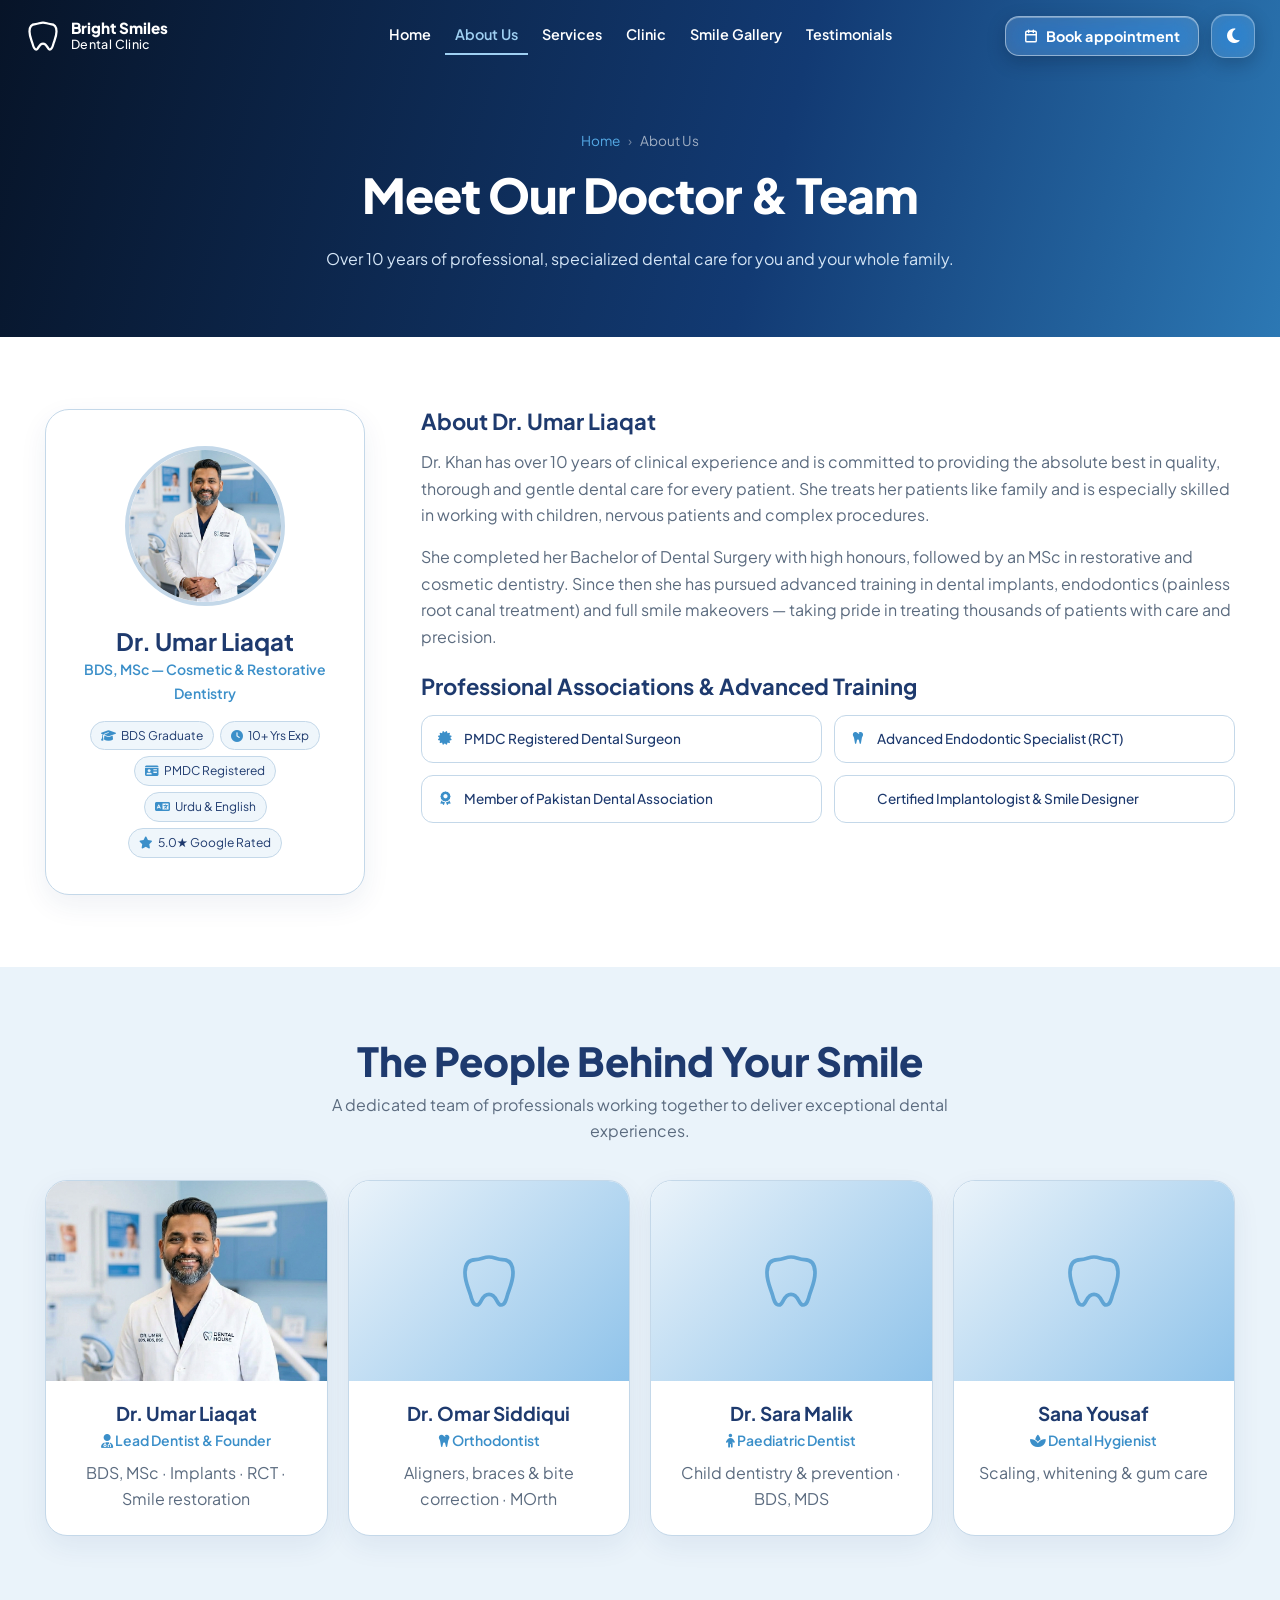
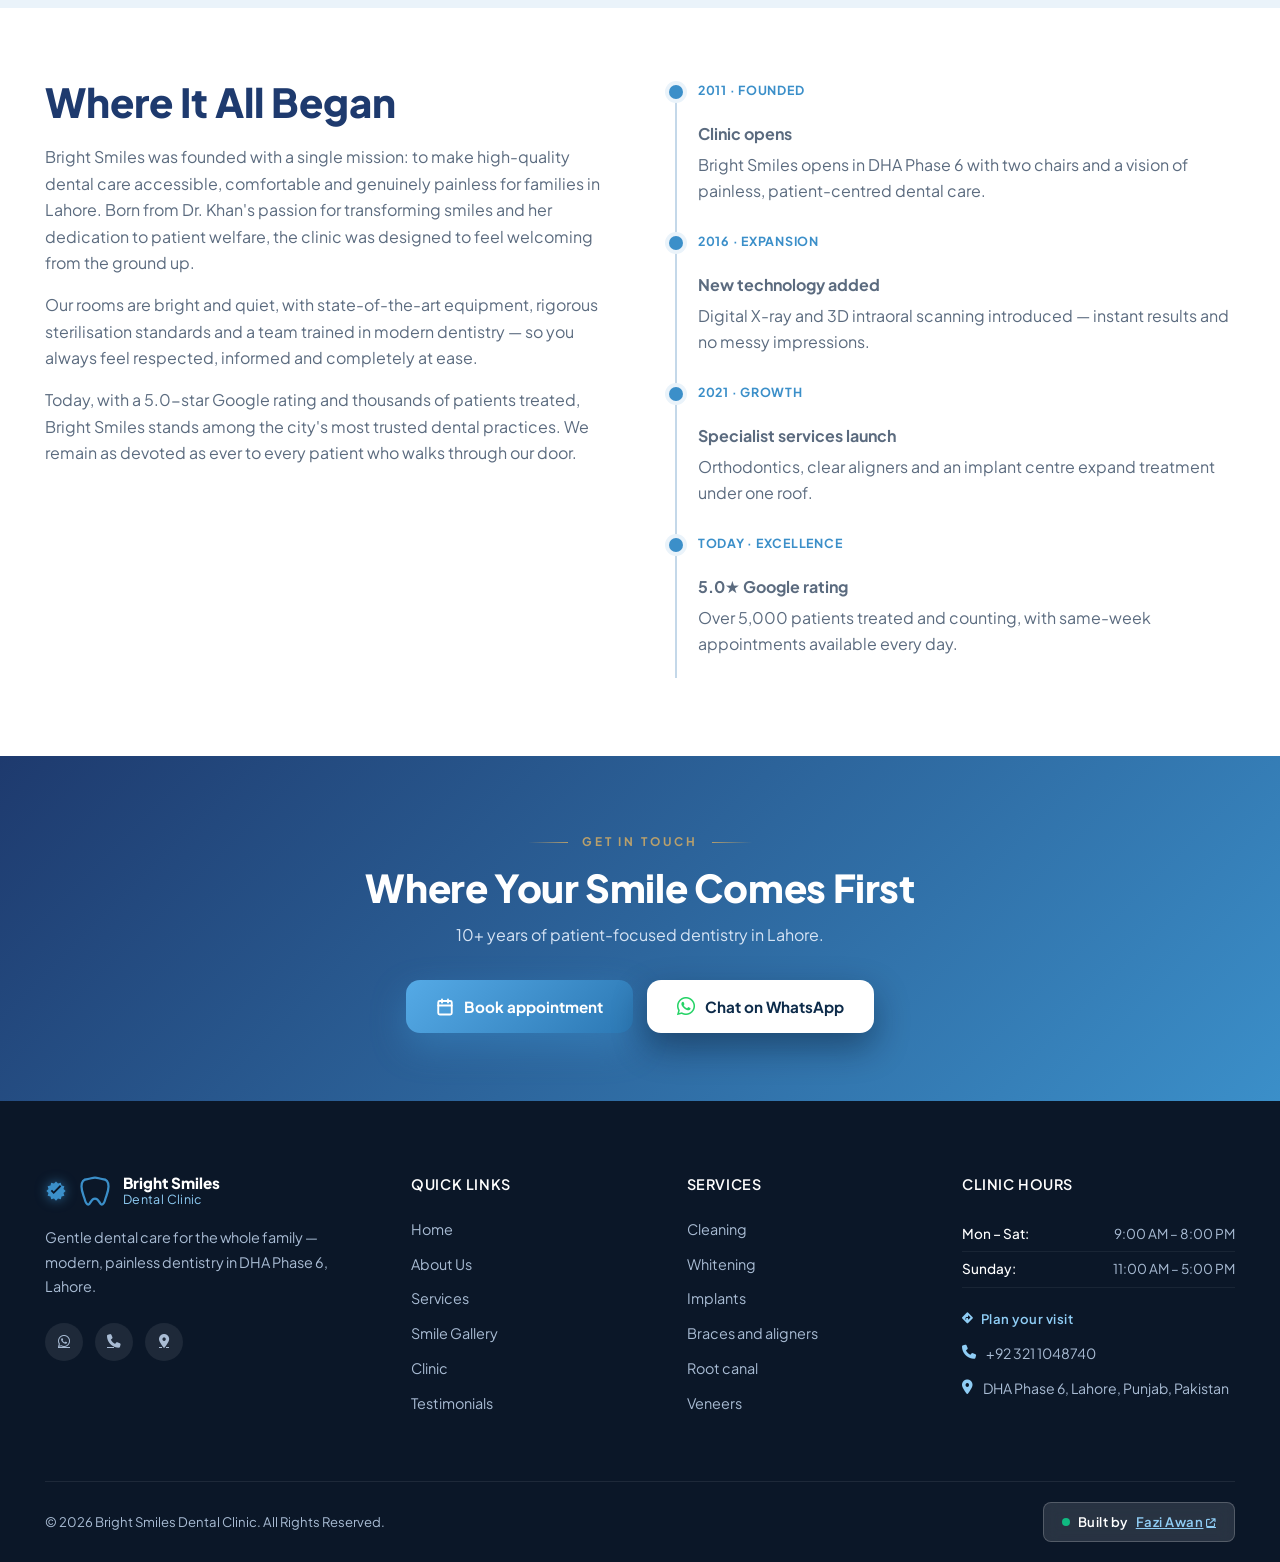
==== commit 0aada9a7: "2" ====
--- a/about.html
+++ b/about.html
@@ -4,7 +4,7 @@
 <html lang="en"><head><meta charset="utf-8">
 <meta name="viewport" content="width=device-width, initial-scale=1, viewport-fit=cover">
 <title>Bright Smiles Dental Clinic – About Us</title>
-<meta name="description" content="Meet Dr. Ayesha Khan and the team at Bright Smiles Dental Clinic, Lahore. Over 10 years of gentle, compassionate dental care.">
+<meta name="description" content="Meet Dr. Umar Liaqat and the team at Bright Smiles Dental Clinic, Lahore. Over 10 years of gentle, compassionate dental care.">
 <link rel="preconnect" href="https://fonts.googleapis.com">
 <link rel="preconnect" href="https://fonts.gstatic.com" crossorigin>
 <link rel="preconnect" href="https://cdnjs.cloudflare.com" crossorigin>
@@ -22,9 +22,9 @@
 <main><section class="pg">
 <div class="w ph"><div class="crumb"><a href="index.html">Home</a><span>&#8250;</span>About Us</div><h1>Meet Our Doctor &amp; Team</h1><p style="max-width:640px">Over 10 years of professional, specialized dental care for you and your whole family.</p></div>
 <div class="sec"><div class="w"><div class="dr">
-<div class="drc"><div class="av"><svg viewBox="0 0 24 24" aria-hidden="true"><use href="#t"/></svg></div><h3>Dr. Ayesha Khan</h3><div class="dg">BDS, MSc — Cosmetic &amp; Restorative Dentistry</div>
+<div class="drc"><div class="av"><img src="images/dr-umar-new.jfif" alt="Dr. Umar Liaqat"></div><h3>Dr. Umar Liaqat</h3><div class="dg">BDS, MSc — Cosmetic &amp; Restorative Dentistry</div>
 <div class="bdgs"><span class="bdg"><i class="fa-solid fa-graduation-cap"></i> BDS Graduate</span><span class="bdg"><i class="fa-solid fa-clock"></i> 10+ Yrs Exp</span><span class="bdg"><i class="fa-solid fa-id-card"></i> PMDC Registered</span><span class="bdg"><i class="fa-solid fa-language"></i> Urdu &amp; English</span><span class="bdg"><i class="fa-solid fa-star"></i> 5.0★ Google Rated</span></div></div>
-<div class="drb"><h2>About Dr. Ayesha Khan</h2>
+<div class="drb"><h2>About Dr. Umar Liaqat</h2>
 <p>Dr. Khan has over 10 years of clinical experience and is committed to providing the absolute best in quality, thorough and gentle dental care for every patient. She treats her patients like family and is especially skilled in working with children, nervous patients and complex procedures.</p>
 <p>She completed her Bachelor of Dental Surgery with high honours, followed by an MSc in restorative and cosmetic dentistry. Since then she has pursued advanced training in dental implants, endodontics (painless root canal treatment) and full smile makeovers — taking pride in treating thousands of patients with care and precision.</p>
 <div class="ass"><h3>Professional Associations &amp; Advanced Training</h3><div class="assg">
@@ -45,7 +45,7 @@
 <div class="tli"><div class="yr">2021 · GROWTH</div><h4>Specialist services launch</h4><p>Orthodontics, clear aligners and an implant centre expand treatment under one roof.</p></div>
 <div class="tli"><div class="yr">TODAY · EXCELLENCE</div><h4>5.0★ Google rating</h4><p>Over 5,000 patients treated and counting, with same-week appointments available every day.</p></div>
 </div></div></div></div>
-<div class="sec"><div class="w consult-strip js-rev"><div class="consult-copy"><span class="cs-eyebrow">Get in touch</span><h2>Ready to Experience the Bright Smiles Difference?</h2><p>Join 5000+ patients who trust us with their smiles.</p></div><div class="consult-actions"><button type="button" class="btn cs-book" onclick="openBooking()"><svg width="18" height="18" viewBox="0 0 24 24" fill="none" stroke="currentColor" stroke-width="2.5" stroke-linecap="round" stroke-linejoin="round" aria-hidden="true"><rect x="3" y="4" width="18" height="18" rx="2"/><line x1="16" y1="2" x2="16" y2="6"/><line x1="8" y1="2" x2="8" y2="6"/><line x1="3" y1="10" x2="21" y2="10"/></svg> Book appointment</button><a class="btn cs-wa" href="https://wa.me/923211048740?text=Hi%21%20I%20am%20browsing%20your%20website%20and%20have%20a%20few%20questions%20before%20booking." target="_blank" rel="noopener noreferrer"><i class="fa-brands fa-whatsapp" aria-hidden="true"></i> Chat on WhatsApp</a></div></div></div>
+<div class="sec"><div class="w consult-strip js-rev"><div class="consult-copy"><span class="cs-eyebrow">Get in touch</span><h2>Where Your Smile Comes First</h2><p>10+ years of patient-focused dentistry in Lahore.</p></div><div class="consult-actions"><button type="button" class="btn cs-book" onclick="openBooking()"><svg width="18" height="18" viewBox="0 0 24 24" fill="none" stroke="currentColor" stroke-width="2.5" stroke-linecap="round" stroke-linejoin="round" aria-hidden="true"><rect x="3" y="4" width="18" height="18" rx="2"/><line x1="16" y1="2" x2="16" y2="6"/><line x1="8" y1="2" x2="8" y2="6"/><line x1="3" y1="10" x2="21" y2="10"/></svg> Book appointment</button><a class="btn cs-wa" href="https://wa.me/923211048740?text=Hi%21%20I%20am%20browsing%20your%20website%20and%20have%20a%20few%20questions%20before%20booking." target="_blank" rel="noopener noreferrer"><i class="fa-brands fa-whatsapp" aria-hidden="true"></i> Chat on WhatsApp</a></div></div></div>
 </section>
 </main>
 <footer class="site-footer"><div class="w">
@@ -99,7 +99,7 @@
   </div>
 </div></footer>
 <div class="fl"><a class="btn alt" href="tel:+923211048740"><svg class="ci" viewBox="0 0 24 24"><path d="M22 16.92v3a2 2 0 0 1-2.18 2 19.79 19.79 0 0 1-8.63-3.07 19.5 19.5 0 0 1-6-6 19.79 19.79 0 0 1-3.07-8.67A2 2 0 0 1 4.11 2h3a2 2 0 0 1 2 1.72c.127.96.361 1.903.7 2.81a2 2 0 0 1-.45 2.11L8.09 9.91a16 16 0 0 0 6 6l1.27-1.27a2 2 0 0 1 2.11-.45c.907.339 1.85.573 2.81.7A2 2 0 0 1 22 16.92z"/></svg>Call</a><a class="btn alt wa" href="https://wa.me/923211048740?text=Hi%20Bright%20Smiles%21%20I%20have%20a%20question%20about%20your%20dental%20services." target="_blank" rel="noopener noreferrer" aria-label="Chat on WhatsApp"><svg class="ci wa-ic" viewBox="0 0 24 24" aria-hidden="true"><path d="M17.5 14.4c-.3-.2-1.8-.9-2-1-.3-.1-.5-.1-.7.1-.2.3-.8 1-.9 1.2-.2.2-.4.2-.6.1-.3-.2-1.3-.5-2.4-1.5-.9-.8-1.5-1.7-1.7-2-.2-.3 0-.5.1-.6l.5-.5c.1-.2.2-.3.3-.5v-.5l-.9-2.1c-.2-.6-.5-.5-.7-.5h-.6c-.2 0-.5.1-.8.4-.3.3-1 1-1 2.5s1.1 2.9 1.2 3.1c.2.2 2.1 3.2 5.1 4.5.7.3 1.3.5 1.7.6.7.2 1.4.2 1.9.1.6-.1 1.8-.7 2-1.4.3-.7.3-1.3.2-1.4-.1-.1-.3-.2-.6-.3M12 21.5h-.1a9.4 9.4 0 0 1-4.8-1.3l-.3-.2-3.6.9 1-3.5-.3-.4a9.4 9.4 0 0 1-1.4-5c0-5.2 4.2-9.4 9.4-9.4 2.5 0 4.9 1 6.7 2.8a9.4 9.4 0 0 1 2.8 6.7c0 5.2-4.2 9.4-9.4 9.4m8.1-17.5A11.3 11.3 0 0 0 12 0C5.5 0 .2 5.3.2 11.9c0 2.1.5 4.1 1.6 5.9L.1 24l6.4-1.7a11.9 11.9 0 0 0 5.6 1.4c6.5 0 11.9-5.3 11.9-11.9 0-3.2-1.2-6.2-3.5-8.5"/></svg>WhatsApp</a><button type="button" class="btn mb" onclick="openBooking()">Book now</button></div>
-<dialog id="sd"><button type="button" class="sd-x" aria-label="Close" title="Close" onclick="closeDialog(document.getElementById('sd'))">&#10005;</button><div id="sb"></div><div class="sd-actions"><button type="button" class="btn sd-book" onclick="bookService()"><svg width="16" height="16" viewBox="0 0 24 24" fill="none" stroke="currentColor" stroke-width="2.5" stroke-linecap="round" stroke-linejoin="round" aria-hidden="true"><rect x="3" y="4" width="18" height="18" rx="2"/><line x1="16" y1="2" x2="16" y2="6"/><line x1="8" y1="2" x2="8" y2="6"/><line x1="3" y1="10" x2="21" y2="10"/></svg> Book appointment</button><a class="btn wa-act" id="sd-wa" href="https://wa.me/923211048740" target="_blank" rel="noopener noreferrer"><i class="fa-brands fa-whatsapp"></i> Book via WhatsApp</a></div></dialog>
+<dialog id="sd"><button type="button" class="sd-x" aria-label="Close" title="Close" onclick="closeDialog(document.getElementById('sd'))">&#10005;</button><div id="sb"></div><div class="sd-actions"><button type="button" class="btn sd-book" onclick="bookService()"><svg width="16" height="16" viewBox="0 0 24 24" fill="none" stroke="currentColor" stroke-width="2.5" stroke-linecap="round" stroke-linejoin="round" aria-hidden="true"><rect x="3" y="4" width="18" height="18" rx="2"/><line x1="16" y1="2" x2="16" y2="6"/><line x1="8" y1="2" x2="8" y2="6"/><line x1="3" y1="10" x2="21" y2="10"/></svg> Book online</button><a class="btn wa-act" id="sd-wa" href="https://wa.me/923211048740" target="_blank" rel="noopener noreferrer"><i class="fa-brands fa-whatsapp"></i> Book via WhatsApp</a></div></dialog>
 <dialog id="bk"><h2>Book an appointment</h2><div id="bf"><label for="n">Full name</label><input id="n" name="name" autocomplete="name"><div class="err" id="e1"></div><label for="p">Phone</label><input id="p" name="phone" type="tel" inputmode="tel" autocomplete="tel"><div class="err" id="e2"></div><label for="s">Service</label><select id="s" name="service"></select><label for="d">Preferred date</label><input id="d" name="date" type="date"><div class="err" id="e3"></div><br><button type="button" class="btn" id="go">Request appointment</button> <button type="button" class="btn alt" onclick="closeDialog(document.getElementById('bk'))">Cancel</button></div>
 <p id="ok" hidden><b class="ink">Request sent.</b> We will call you within a few hours to confirm.<br><br><button type="button" class="btn" onclick="closeDialog(document.getElementById('bk'))">Close</button></p></dialog>
 <script src="js/app.js" defer></script></body></html>
--- a/css/styles.css
+++ b/css/styles.css
@@ -69,11 +69,14 @@
 .dr{display:grid;grid-template-columns:320px 1fr;gap:56px;align-items:start}
 .drc{background:var(--card);border:1px solid var(--line);border-radius:24px;padding:36px 30px;text-align:center;box-shadow:0 10px 28px rgba(30,58,110,.07)}
 .drc .av{width:160px;height:160px;border-radius:50%;margin:0 auto 22px;border:4px solid var(--line);background:linear-gradient(135deg,var(--tint),#8fc3ea);display:grid;place-items:center}
+.drc .av{overflow:hidden}
+.drc .av img{width:100%;height:100%;object-fit:cover}
 .drc .av svg{width:72px;height:72px;fill:none;stroke:var(--blue);stroke-width:1.4;stroke-linecap:round;stroke-linejoin:round;opacity:.7}
 .drc h3{font-family:var(--fh);font-size:24px;font-weight:700;margin-bottom:4px}.drc .dg{font-size:14px;font-weight:600;color:var(--blue);margin-bottom:16px}
 .bdgs{display:flex;flex-wrap:wrap;gap:6px;justify-content:center}
 .bdg{font-size:12px;background:rgba(59,143,201,.08);color:var(--navy);border:1px solid var(--line);border-radius:100px;padding:4px 10px;display:inline-flex;align-items:center;gap:5px}
 .bdg i{color:var(--blue)}
+.dimg{width:100%;height:clamp(300px,60vw,480px);object-fit:cover;object-position:top;border-radius:24px;box-shadow:0 24px 50px rgba(30,58,110,.18)}
 .drb h2{font-family:var(--fh);font-size:22px;font-weight:700;margin-bottom:16px}
 .ass{margin-top:24px}.ass h3{font-family:var(--fh);font-size:22px;font-weight:700;margin-bottom:16px}
 .assg{display:grid;grid-template-columns:1fr 1fr;gap:12px}
@@ -82,7 +85,8 @@
 .tmg{display:grid;grid-template-columns:repeat(4,1fr);gap:20px}
 .tmc{background:var(--card);border:1px solid var(--line);border-radius:22px;overflow:hidden;text-align:center;box-shadow:0 10px 28px rgba(30,58,110,.07);transition:transform .25s,box-shadow .25s}
 .tmc:hover{transform:translateY(-5px);box-shadow:0 18px 40px rgba(30,58,110,.16)}
-.tmc .tmi{height:200px;background:linear-gradient(135deg,var(--tint),#8fc3ea);display:grid;place-items:center}
+.tmc .tmi{height:200px;background:linear-gradient(135deg,var(--tint),#8fc3ea);display:grid;place-items:center;overflow:hidden}
+.tmc .tmi img{width:100%;height:100%;object-fit:cover}
 .tmc .tmi svg{width:64px;height:64px;fill:none;stroke:var(--blue);stroke-width:1.4;stroke-linecap:round;stroke-linejoin:round;opacity:.7}
 .tmc .tmb{padding:22px}.tmc .tmb h3{font-family:var(--fh);font-size:19px;font-weight:700;margin-bottom:4px}.tmc .tmb .rl{font-size:14px;font-weight:600;color:var(--blue);margin-bottom:8px}.tmc .tmb p{margin:0}
 #about .sh h2,#about .story h2{font-family:var(--fh);font-weight:700}
@@ -215,6 +219,129 @@
 .consult-actions .btn.cs-wa i { color: #25d366; font-size: 1.3rem; }
 .consult-actions .btn.cs-wa:hover { transform: translateY(-3px); box-shadow: 0 20px 44px rgba(4, 18, 38, .5), 0 0 0 4px rgba(185, 160, 108, .3); }
 .consult-strip :focus-visible { outline-color: #fff; }
+
+/* =========================================================
+   Homepage pre-footer CTA banner — copy + booking form.
+   Two columns: headline/contact info left, white form card
+   right. Mirrors the reference site's appointment section.
+   ========================================================= */
+.cs-form-sec {
+  position: relative;
+  overflow: hidden;
+  padding: clamp(48px, 7vw, 76px) 0;
+  background: linear-gradient(135deg, #16305f 0%, #1E3A6E 45%, #3B8FC9 100%);
+}
+.cs-form-sec::before {
+  content: "";
+  position: absolute;
+  top: -45%;
+  right: -8%;
+  width: 640px;
+  height: 640px;
+  border-radius: 50%;
+  background: rgba(255, 255, 255, .05);
+  pointer-events: none;
+}
+.cs-form-sec::after {
+  content: "";
+  position: absolute;
+  bottom: -35%;
+  left: -6%;
+  width: 420px;
+  height: 420px;
+  border-radius: 50%;
+  background: rgba(255, 255, 255, .04);
+  pointer-events: none;
+}
+.cs-form-wrap {
+  position: relative;
+  z-index: 1;
+  display: grid;
+  grid-template-columns: 1fr 1fr;
+  gap: clamp(36px, 5vw, 76px);
+  align-items: center;
+}
+.cs-form-copy { color: #fff; }
+.cs-form-copy h2 { color: #fff; margin: 0 0 16px; font-size: clamp(1.8rem, 3.4vw, 2.5rem); letter-spacing: -.01em; }
+.cs-form-copy h2 em { font-style: normal; color: #8fcdf5; }
+.cs-form-copy p { color: rgba(255, 255, 255, .85); line-height: 1.75; margin: 0 0 30px; }
+.cs-form-info { display: flex; flex-direction: column; gap: 14px; }
+.cs-form-info-item { display: flex; align-items: flex-start; gap: 12px; font-size: .95rem; color: rgba(255, 255, 255, .88); font-weight: 500; line-height: 1.5; }
+.cs-form-info-item i { width: 20px; height: 20px; flex: none; margin-top: 2px; display: grid; place-items: center; font-size: 1rem; color: #fff; }
+.cs-form-info-item a { color: #fff; text-decoration: none; }
+.cs-form-info-item a:hover { text-decoration: underline; }
+.cs-form-card {
+  background: var(--card);
+  border-radius: 22px;
+  padding: clamp(24px, 3.5vw, 38px);
+  box-shadow: 0 24px 60px rgba(7, 20, 40, .28);
+}
+.cs-form-card h3 {
+  margin: 0 0 22px;
+  font-size: clamp(1.2rem, 2vw, 1.4rem);
+  font-weight: 800;
+  color: var(--navy);
+  text-align: center;
+}
+.cs-form-card .form-row { display: grid; grid-template-columns: 1fr 1fr; gap: 12px; }
+.cs-form-card input,
+.cs-form-card select,
+.cs-form-card textarea {
+  display: block;
+  width: 100%;
+  box-sizing: border-box;
+  margin: 0 0 12px;
+  padding: 12px 14px;
+  border: 1.5px solid var(--line);
+  border-radius: 12px;
+  font: inherit;
+  font-size: .93rem;
+  color: var(--navy);
+  background: var(--bg);
+  outline: none;
+  transition: border-color .25s, box-shadow .25s;
+}
+.cs-form-card input:focus,
+.cs-form-card select:focus,
+.cs-form-card textarea:focus {
+  border-color: var(--blue);
+  box-shadow: 0 0 0 3px rgba(59, 143, 201, .18);
+}
+.cs-form-card textarea { resize: vertical; }
+.cs-form-card .err { margin-top: -8px; margin-bottom: 12px; }
+.cs-form-submit {
+  display: inline-flex;
+  align-items: center;
+  justify-content: center;
+  width: 100%;
+  margin: 4px 0 0;
+  padding: 15px 24px;
+  background: linear-gradient(135deg, #55aae6, #2c78b4);
+  color: #fff;
+  border: 0;
+  border-radius: 14px;
+  font-weight: 700;
+  letter-spacing: .02em;
+  cursor: pointer;
+  box-shadow: 0 14px 34px rgba(59, 143, 201, .45);
+  transition: transform .3s cubic-bezier(.4, 0, .2, 1), box-shadow .3s cubic-bezier(.4, 0, .2, 1);
+}
+.cs-form-submit:hover { transform: translateY(-3px); box-shadow: 0 20px 44px rgba(59, 143, 201, .55); }
+.cs-form-ok { text-align: center; padding: 20px 4px; }
+.cs-form-ok > i { font-size: 2.4rem; color: var(--blue); margin-bottom: 8px; }
+.cs-form-ok h3 { margin: 0 0 8px; }
+.cs-form-ok p { margin: 0 0 20px; color: var(--txt); font-size: .95rem; line-height: 1.6; }
+.cs-form-ok .ink { color: var(--navy); }
+.cs-form-reset { width: 100%; }
+@media (max-width: 900px) {
+  .cs-form-wrap { grid-template-columns: 1fr; gap: 38px; }
+}
+@media (max-width: 560px) {
+  .cs-form-sec { padding: 44px 18px; border-radius: 0; }
+  .cs-form-copy p { margin-bottom: 24px; }
+  .cs-form-card { padding: 22px 16px; border-radius: 18px; }
+  .cs-form-card .form-row { grid-template-columns: 1fr; gap: 0; }
+}
 
 /* Smile Stories (Work Gallery) */
 .wk-filters { display:flex; gap:8px; justify-content:center; flex-wrap:wrap; margin-bottom:40px; }
@@ -1473,11 +1600,30 @@
 .budget-out { padding: clamp(26px, 4vw, 40px); display: flex; flex-direction: column; justify-content: center; text-align: center; background: linear-gradient(160deg, var(--tint), var(--card)); border-left: 1px solid var(--line); }
 .b-lbl { font-size: .72rem; font-weight: 700; letter-spacing: .16em; text-transform: uppercase; color: var(--blue); }
 .b-big { font-size: clamp(2rem, 5vw, 2.6rem); font-weight: 800; color: var(--navy); line-height: 1.1; margin: 8px 0 4px; }
+.b-big > span { display: inline-block; transition: color .3s; }
+.b-big > span.pulse { animation: pricePulse .5s ease; }
+@keyframes pricePulse { 50% { transform: scale(1.12); color: var(--blue); } }
+.budget-connector { display: none; }
 .b-hint { font-size: .82rem; color: var(--subtle); }
 .b-emi { margin-top: 16px; padding-top: 16px; border-top: 1px dashed var(--line); font-size: .88rem; color: var(--navy); }
 .b-emi b { color: var(--blue); }
-.budget-out .btn { margin-top: 22px; width: 100%; text-align: center; }
+.budget-cta { display: flex; gap: 10px; flex-wrap: wrap; margin-top: 22px; }
+.budget-cta .btn { flex: 1 1 150px; text-align: center; margin: 0; }
+.budget-cta .b-wa { background: #25D366; color: #fff; box-shadow: 0 8px 20px rgba(37, 211, 102, .32); }
+.budget-cta .b-wa:hover { box-shadow: 0 12px 26px rgba(37, 211, 102, .42); }
+/* Contextual "Your selection" summary injected into the booking dialog */
+.bk-summary { display: flex; gap: 10px; align-items: flex-start; background: linear-gradient(160deg, var(--tint), var(--card)); border: 1px solid var(--line); border-radius: 12px; padding: 12px 14px; margin: 0 0 16px; }
+.bk-summary i { color: var(--blue); margin-top: 3px; }
+.bk-summary .s-t { font-weight: 700; color: var(--navy); font-size: .9rem; }
+.bk-summary .s-m { font-size: .82rem; color: var(--txt); }
+.bk-summary .s-p { font-weight: 800; color: var(--blue); }
+.bk-wa { background: #25D366; color: #fff; box-shadow: 0 8px 20px rgba(37, 211, 102, .32); }
+.bk-wa:hover { box-shadow: 0 12px 26px rgba(37, 211, 102, .42); }
 @media (max-width: 820px) {
   .budget { grid-template-columns: 1fr; }
-  .budget-out { border-left: 0; border-top: 1px solid var(--line); }
+  .budget-form { padding-bottom: 34px; }
+  .budget-connector { display: grid; place-items: center; height: 0; position: relative; z-index: 2; }
+  .budget-connector i { position: relative; top: -17px; width: 34px; height: 34px; border-radius: 50%; background: linear-gradient(135deg, #c9b076, #a98f52); color: #fff; display: grid; place-items: center; font-size: .82rem; box-shadow: 0 8px 18px rgba(169, 143, 82, .42); border: 3px solid var(--card); }
+  .budget-out { border: 1px solid var(--line); border-radius: 16px; margin: 0 14px 16px; position: relative; background: radial-gradient(circle at 0 0, var(--card) 8px, transparent 8.5px), radial-gradient(circle at 100% 0, var(--card) 8px, transparent 8.5px), linear-gradient(160deg, var(--tint), var(--card)); background-repeat: no-repeat; }
+  .budget-out::before { content: ""; position: absolute; top: 0; left: 16px; right: 16px; border-top: 2px dashed var(--line); }
 }
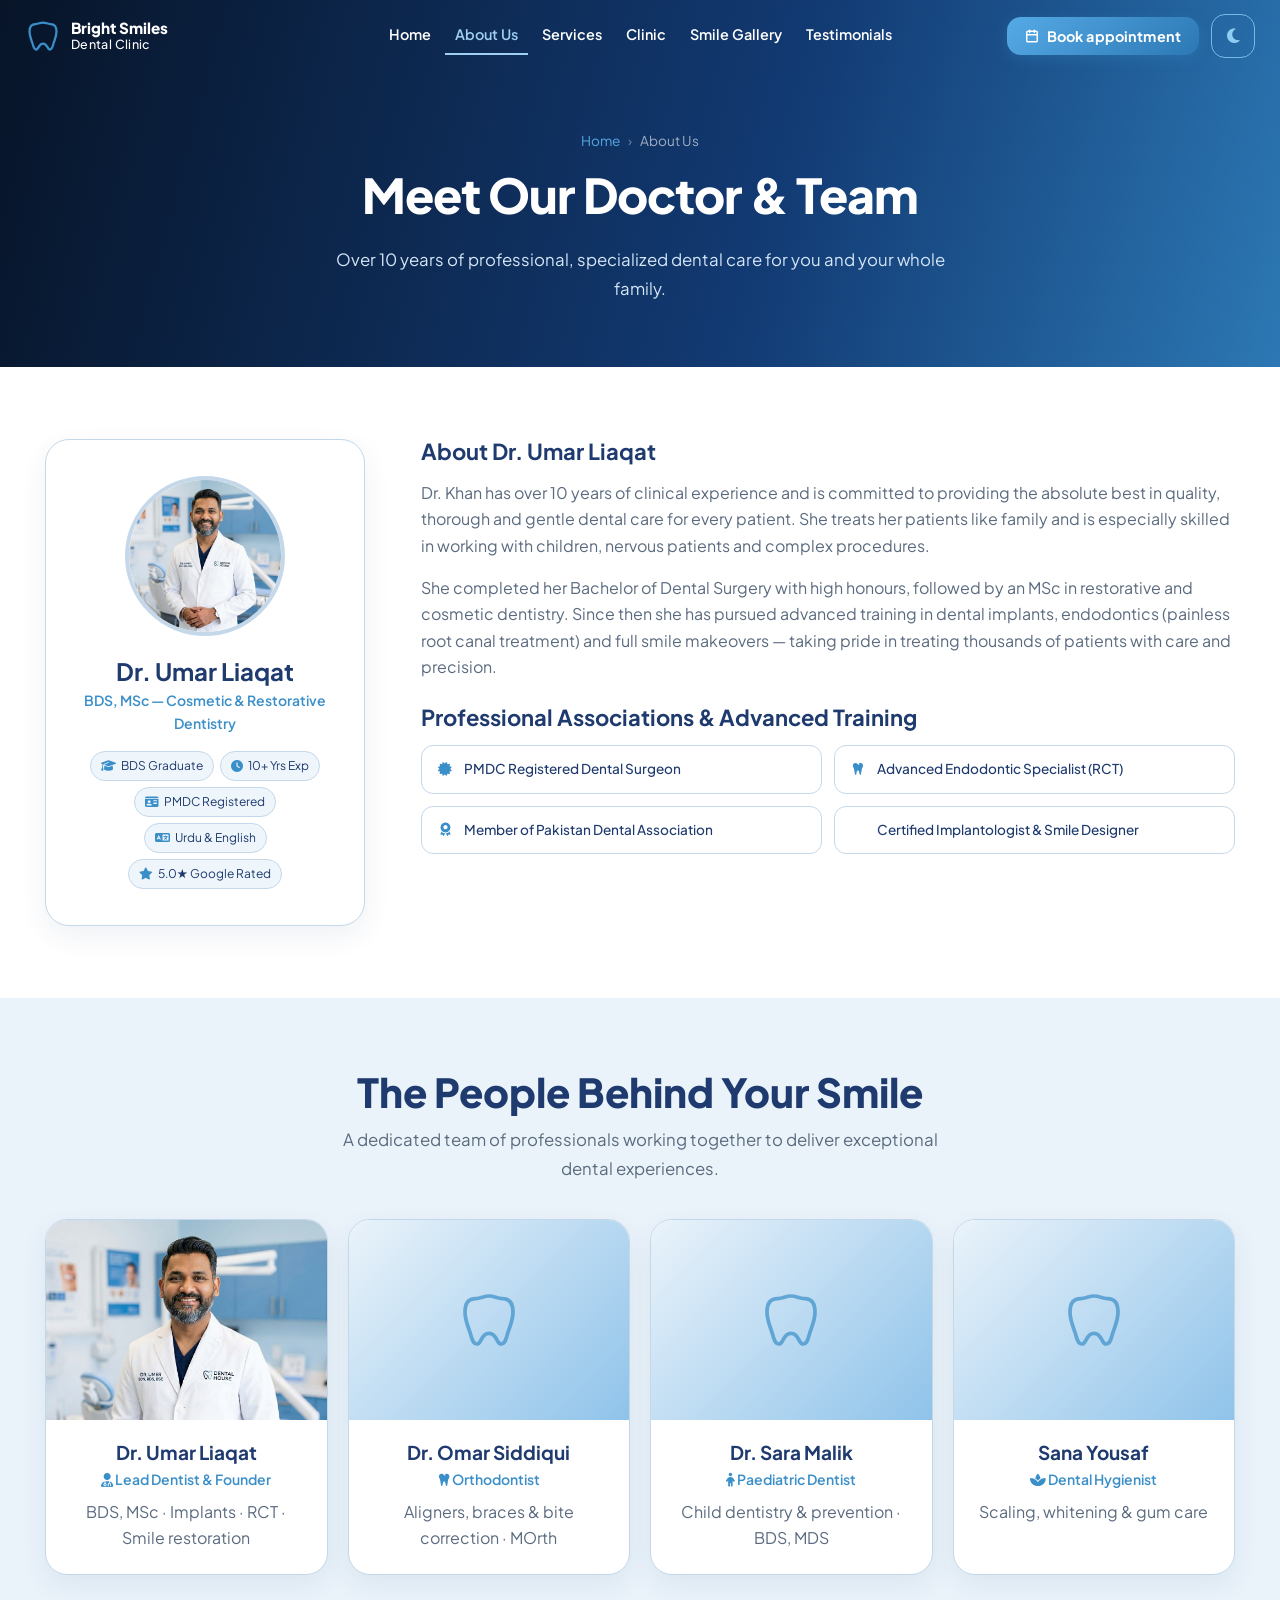
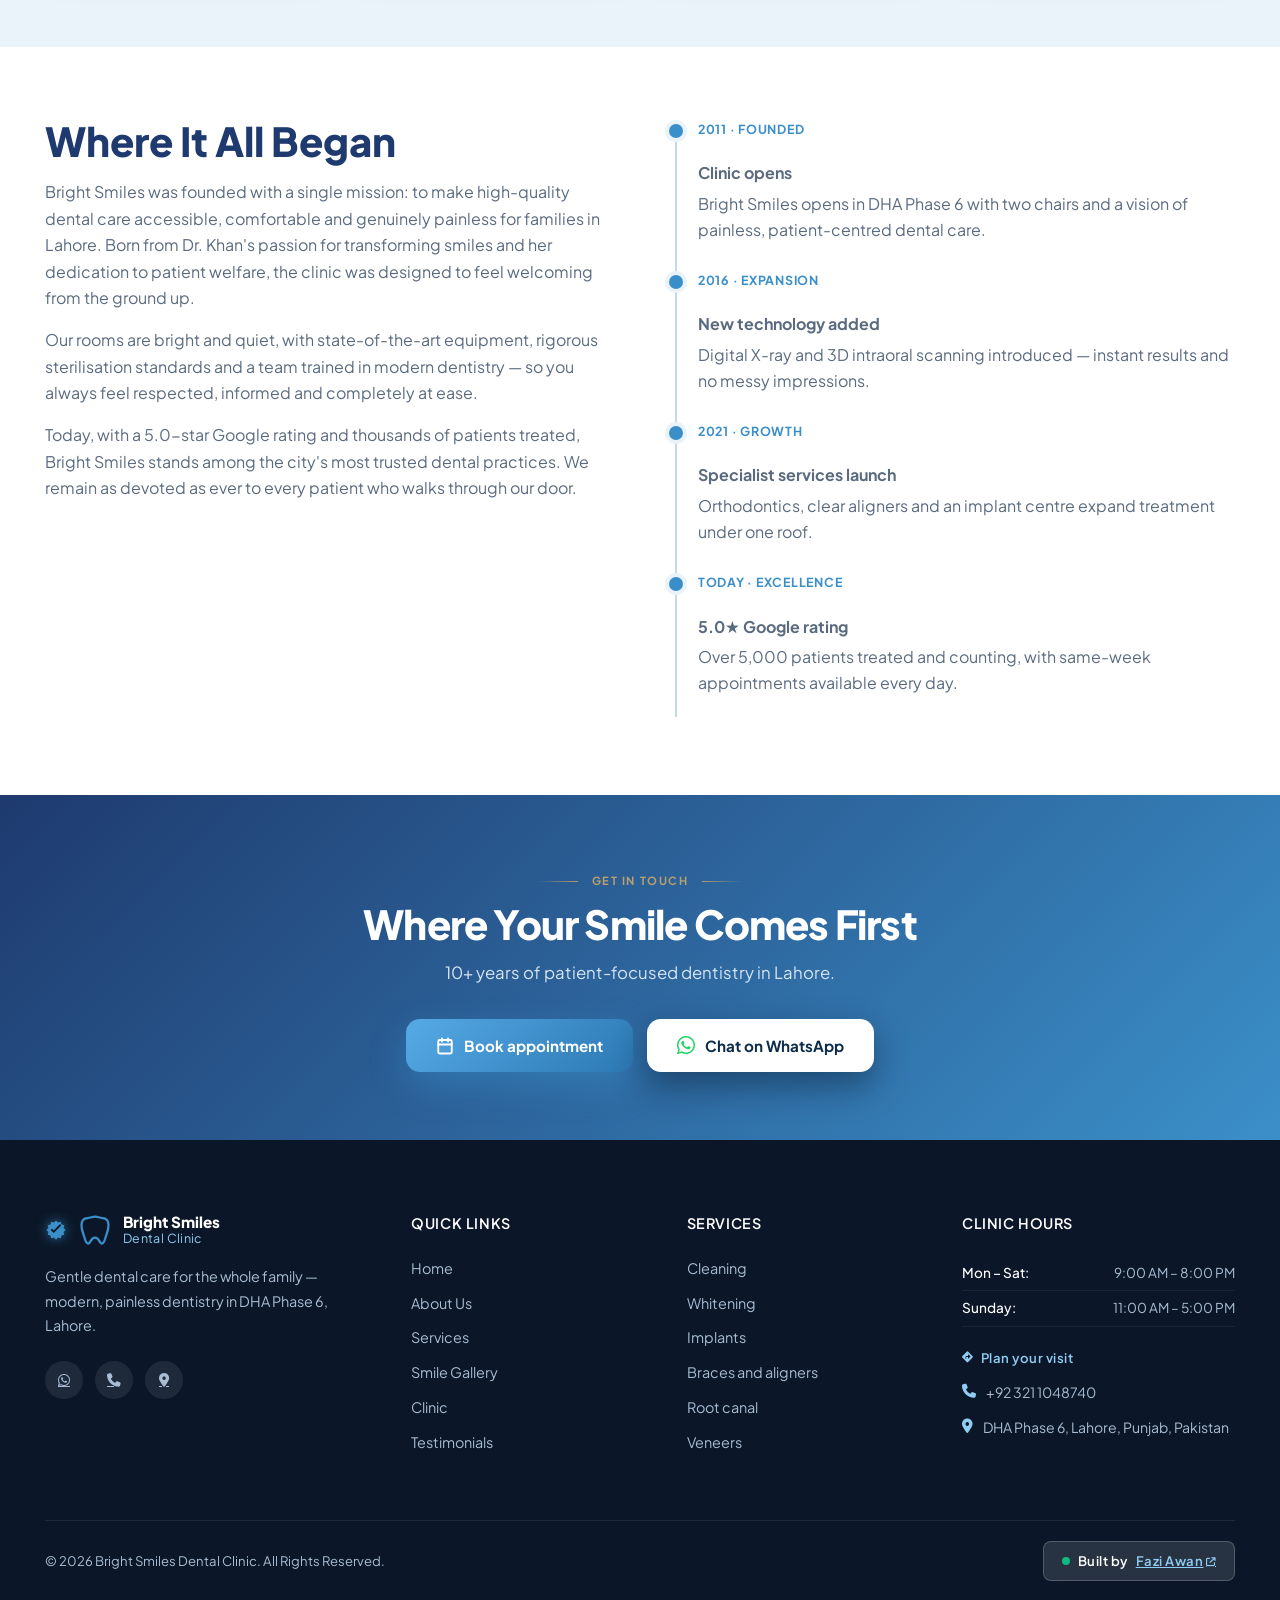
==== commit 4161e933: "save checkpoint 24" ====
--- a/about.html
+++ b/about.html
@@ -18,7 +18,7 @@
 </svg>
 <header><a class="logo" href="index.html"><svg><use href="#t"/></svg><span>Bright Smiles<br><small>Dental Clinic</small></span></a>
 <nav id="nav"><a href="index.html">Home</a><a href="about.html" class="on" aria-current="page">About Us</a><a href="services.html">Services</a><a href="clinic.html">Clinic</a><a href="work.html">Smile Gallery</a><a href="testimonials.html">Testimonials</a></nav>
-<div class="ha"><button type="button" class="btn hb" onclick="openBooking()"><svg width="14" height="14" viewBox="0 0 24 24" fill="none" stroke="currentColor" stroke-width="2.5" stroke-linecap="round" stroke-linejoin="round" aria-hidden="true"><rect x="3" y="4" width="18" height="18" rx="2"/><line x1="16" y1="2" x2="16" y2="6"/><line x1="8" y1="2" x2="8" y2="6"/><line x1="3" y1="10" x2="21" y2="10"/></svg> Book appointment</button><button type="button" id="th" aria-label="Toggle dark mode"><i class="fa-solid fa-moon" aria-hidden="true"></i></button><button type="button" id="mn" class="mn" aria-label="Open menu" aria-controls="nav" aria-expanded="false">&#9776;</button></div></header>
+<div class="ha"><button type="button" class="btn hb" onclick="openBooking()"><svg width="14" height="14" viewBox="0 0 24 24" fill="none" stroke="currentColor" stroke-width="2.5" stroke-linecap="round" stroke-linejoin="round" aria-hidden="true"><rect x="3" y="4" width="18" height="18" rx="2"/><line x1="16" y1="2" x2="16" y2="6"/><line x1="8" y1="2" x2="8" y2="6"/><line x1="3" y1="10" x2="21" y2="10"/></svg> Book appointment</button><button type="button" id="th" aria-label="Toggle dark mode"><i class="fa-solid fa-moon" aria-hidden="true"></i></button><button type="button" id="mn" class="mn" aria-label="Open menu" aria-controls="nav" aria-expanded="false"><span></span><span></span><span></span></button></div></header>
 <main><section class="pg">
 <div class="w ph"><div class="crumb"><a href="index.html">Home</a><span>&#8250;</span>About Us</div><h1>Meet Our Doctor &amp; Team</h1><p style="max-width:640px">Over 10 years of professional, specialized dental care for you and your whole family.</p></div>
 <div class="sec"><div class="w"><div class="dr">
--- a/css/styles.css
+++ b/css/styles.css
@@ -1,7 +1,25 @@
 /* Bright Smiles Dental Clinic - handover build. Designed & built by Fazi Awan. */
-:root{--navy:#1E3A6E;--blue:#3B8FC9;--gold:#b9a06c;--cream:#f8f6f1;--tint:#EAF3FA;--bg:#fff;--card:#fff;--txt:#5B6B7F;--subtle:#6f7f95;--line:#c4d8e9;--page:#e6f0f8;--fh:'Plus Jakarta Sans',system-ui,sans-serif;box-sizing:border-box}
-@media(prefers-color-scheme:dark){:root:not([data-theme="light"]){--navy:#d6e4ff;--tint:#12223b;--bg:#0b1526;--card:#15243b;--txt:#a3b4ca;--line:#27385a;--page:#070f1c}}
-:root[data-theme="dark"]{--navy:#d6e4ff;--tint:#12223b;--bg:#0b1526;--card:#15243b;--txt:#a3b4ca;--line:#27385a;--page:#070f1c}
+:root{--navy:#1E3A6E;--blue:#3B8FC9;--gold:#b9a06c;--cream:#f8f6f1;--tint:#EAF3FA;--bg:#fff;--card:#fff;--txt:#5B6B7F;--subtle:#6f7f95;--line:#c4d8e9;--page:#e6f0f8;--strip-bg:linear-gradient(180deg,#f5faff,#eaf3fa);--strip-line:rgba(30,58,110,.1);--strip-top:rgba(59,143,201,.25);--strip-ic:#3B8FC9;--fh:'Plus Jakarta Sans',system-ui,sans-serif;box-sizing:border-box}
+@media(prefers-color-scheme:dark){:root:not([data-theme="light"]){--navy:#d6e4ff;--tint:#12223b;--bg:#0b1526;--card:#15243b;--txt:#a3b4ca;--line:#27385a;--page:#070f1c;--strip-bg:linear-gradient(180deg,#0d1a2f,#0a1526);--strip-line:rgba(255,255,255,.08);--strip-top:rgba(143,205,245,.25);--strip-ic:#8fcdf5}}
+:root[data-theme="dark"]{--navy:#d6e4ff;--tint:#12223b;--bg:#0b1526;--card:#15243b;--txt:#a3b4ca;--line:#27385a;--page:#070f1c;--strip-bg:linear-gradient(180deg,#0d1a2f,#0a1526);--strip-line:rgba(255,255,255,.08);--strip-top:rgba(143,205,245,.25);--strip-ic:#8fcdf5}
+
+/* ---- Type scale & vertical rhythm ----------------------------------------
+   Single source of truth for the four text tiers repeated in every section:
+   eyebrow (overline), heading, subheading (lead) and meta (trust) line. Every
+   section consumes these tokens instead of hard-coding sizes, so the whole
+   page keeps the same hierarchy, spacing and gaps from hero to footer. */
+:root{
+  --fs-h1:clamp(2.4rem,6vw,4.2rem);   /* page display heading */
+  --fs-h2:clamp(1.7rem,3.5vw,2.5rem); /* section heading */
+  --fs-lead:1.05rem;                  /* intro/subheading under a heading */
+  --fs-body:1rem;                     /* body copy */
+  --fs-small:.9rem;                   /* secondary copy */
+  --fs-meta:.85rem;                   /* trust / meta line */
+  --fs-eyebrow:.7rem;                 /* eyebrow / overline */
+  --ls-eyebrow:.14em;                 /* eyebrow tracking */
+  --gap-eyebrow:14px;                 /* eyebrow -> heading */
+  --gap-head:12px;                    /* heading -> subheading */
+}
 /* Anchor jumps (#testimonials, index.html#..., section links) glide instead of
    jumping, and scroll-padding reserves the fixed header's height so a target
    never lands underneath it. The reduced-motion block in section 16 forces
@@ -10,13 +28,12 @@
 html{scroll-padding-top:calc(90px + env(safe-area-inset-top,0px))}
 *{box-sizing:border-box}
 body{margin:0;background:var(--bg);color:var(--txt);font:16px/1.65 "Plus Jakarta Sans",system-ui,Arial,sans-serif;overflow-x:clip}
-h1,h2,h3{color:var(--navy);line-height:1.12;margin:0 0 .5em}h1{font-size:clamp(2.4rem,6vw,4.2rem);font-weight:800;letter-spacing:-.02em}h2{font-size:clamp(1.7rem,3.5vw,2.5rem);font-weight:800}
+h1,h2,h3{color:var(--navy);line-height:1.12;margin:0 0 .5em}h1{font-size:var(--fs-h1);font-weight:800;letter-spacing:-.02em}h2{font-size:var(--fs-h2);font-weight:800}
 .w{max-width:1230px;margin:0 auto;padding:0 20px}
 header{position:fixed;top:0;left:0;right:0;z-index:9;margin:0;padding:12px max(20px,calc((100% - 1230px)/2));background:transparent;transition:background .3s,box-shadow .3s;display:grid;grid-template-columns:1fr auto 1fr;align-items:center;gap:18px}header.sc{background:color-mix(in srgb,var(--card) 92%,transparent);backdrop-filter:blur(14px);box-shadow:0 2px 16px rgba(30,58,110,.12)}header.mo{background:#0f2548}header:is(:not(.sc),.mo) :is(.logo,nav a,.tel,.mn){color:#fff}header:is(:not(.sc),.mo) .logo small{color:#fff!important}header:is(:not(.sc),.mo) nav a.on{color:#9fd0f2;border-color:#9fd0f2}header.mo nav a{border-bottom-color:#ffffff26}
 .logo{display:flex;align-items:center;gap:10px;color:var(--navy);font-weight:800;text-decoration:none;line-height:1.1;font-size:.95rem;white-space:nowrap}
 .ha{justify-self:end;display:flex;align-items:center;gap:12px}
 .logo svg{width:36px;height:36px;stroke:var(--blue);fill:none;stroke-width:1.5}
-header:is(:not(.sc),.mo) .logo svg{filter:brightness(0) invert(1)}
 nav{display:flex;gap:4px;flex-wrap:wrap}nav a{color:var(--navy);text-decoration:none;font-weight:600;font-size:.9rem;padding:6px 10px;border-bottom:2px solid transparent}nav a.on{border-color:var(--blue);color:var(--blue)}.logo small{font-size:.78rem;font-weight:500;letter-spacing:.03em;color:var(--blue);display:block;line-height:1.2}
 header .btn.hb{display:inline-flex;align-items:center;gap:8px;padding:10px 18px;font-size:.9rem;font-weight:700;border-radius:14px;white-space:nowrap;letter-spacing:.01em;box-shadow:0 4px 14px rgba(59,143,201,.25)}
 .btn{display:inline-block;border:0;cursor:pointer;font:700 .95rem "Plus Jakarta Sans",sans-serif;text-decoration:none;color:#fff;background:linear-gradient(135deg,#55aae6,#2c78b4);padding:14px 26px;border-radius:14px;box-shadow:0 8px 20px rgba(59,143,201,.38);transition:transform .2s,box-shadow .2s}
@@ -25,7 +42,7 @@
 :is(a,button,input,select,summary):focus-visible{outline:3px solid var(--blue);outline-offset:2px}
 .pg{display:block;counter-reset:s}
 .hero{position:relative;display:grid;grid-template-columns:1.05fr 1fr;gap:30px;align-items:center;padding:64px 0 50px}
-.hero h1 span{color:var(--blue);display:block}.hero p{font-size:1.12rem;max-width:470px}
+.hero h1 span{color:var(--blue);display:block}.hero p{font-size:var(--fs-lead);line-height:1.7;max-width:470px}
 .hero .in{animation:up .9s both}.hero .in:nth-child(2){animation-delay:.12s}.hero .in:nth-child(3){animation-delay:.24s}
 @keyframes up{from{opacity:0;transform:translateY(24px)}}
 .mesh{position:absolute;left:0;right:0;top:0;height:100%;z-index:-1;background:radial-gradient(500px 300px at 85% 30%,#bfe0f7aa,transparent),radial-gradient(400px 300px at 5% 10%,#dcebf8,transparent)}
@@ -37,23 +54,47 @@
 .gl{position:absolute;background:color-mix(in srgb,var(--card) 78%,transparent);backdrop-filter:blur(10px);border:1px solid #ffffff88;border-radius:16px;padding:11px 16px;font-size:.82rem;box-shadow:0 12px 30px rgba(30,58,110,.2)}.gl b{display:block;color:var(--navy);font-size:1.2rem}
 .stats{display:grid;grid-template-columns:repeat(4,1fr);gap:14px;text-align:center;margin:0 0 60px}
 .stats div{background:var(--card);border:1px solid var(--line);border-radius:20px;padding:24px 10px;box-shadow:0 10px 30px rgba(30,58,110,.08)}.stats b{font-size:2.1rem;color:var(--blue);display:block}
-.strip{background:linear-gradient(135deg,#1E3A6E,#3B8FC9);padding:46px 0}
-.strip .sg{display:grid;grid-template-columns:repeat(4,1fr);gap:20px;text-align:center}
-.strip .number{font-size:clamp(1.9rem,4vw,2.6rem);font-weight:700;color:#fff;line-height:1}
-.strip .label{color:#ffffffcc;font-weight:400;font-size:.88rem;margin-top:6px}
-@media(max-width:820px){.strip .sg{grid-template-columns:1fr 1fr}}@media(max-width:420px){.strip .sg{grid-template-columns:1fr}}
+.strip{position:relative;display:flex;align-items:stretch;overflow:hidden;background:var(--strip-bg);border-top:1px solid var(--strip-top);border-bottom:1px solid var(--strip-line)}
+.strip .swin{position:relative;overflow:hidden;flex:1;display:flex;align-items:center}
+html:not(.js) .strip .swin{overflow-x:auto}
+.strip .strack{display:flex;width:max-content;will-change:transform}
+.strip .si{flex:none;width:236px;display:inline-flex;align-items:center;justify-content:center;gap:9px;color:var(--navy);font-weight:500;font-size:.82rem;white-space:nowrap;padding:26px 0}
+.strip .si svg{width:18px;height:18px;flex:none;display:block;fill:none;stroke:var(--strip-ic);stroke-width:1.7;stroke-linecap:round;stroke-linejoin:round}
+.strip .stab{flex:none;width:56px;border:0;cursor:pointer;background:linear-gradient(180deg,#1E3A6E,#2c78b4);color:#fff;display:grid;place-items:center;transition:filter .2s}
+.strip .stab:hover{filter:brightness(1.12)}
+.strip .stab.next{background:linear-gradient(180deg,#2c78b4,#55aae6)}
+.strip .stab svg{width:22px;height:22px;fill:none;stroke:currentColor;stroke-width:2.6;stroke-linecap:round;stroke-linejoin:round}
+@media(max-width:820px){.strip .si{width:200px}.strip .stab{width:44px}}
 .grid{display:grid;grid-template-columns:repeat(auto-fit,minmax(min(100%,250px),1fr));gap:20px}
 .card{background:var(--card);border:1px solid var(--line);border-radius:22px;padding:26px;box-shadow:0 10px 28px rgba(30,58,110,.07);transition:transform .25s,box-shadow .25s}
 .card.h:hover{transform:translateY(-5px);box-shadow:0 18px 40px rgba(30,58,110,.16)}.card h3{font-size:1.15rem;margin-bottom:.3em}.card p{margin:0}
 .ic{width:48px;height:48px;border-radius:14px;background:linear-gradient(135deg,var(--tint),#bfe0f7);display:grid;place-items:center;margin-bottom:14px}.ic svg{width:26px;fill:none;stroke:var(--blue);stroke-width:1.6;stroke-linecap:round;stroke-linejoin:round}
-.sec{padding:72px 0;background:var(--bg)}.tint{background:var(--tint)}.hs{position:relative;display:flex;align-items:center;height:100vh;min-height:620px;max-height:960px;padding:130px 0 80px;overflow:hidden;color:#fff;background:linear-gradient(rgba(7,20,40,.28),rgba(7,20,40,.28)),linear-gradient(90deg,rgba(7,20,40,.62) 0%,rgba(7,20,40,.35) 35%,rgba(7,20,40,0) 62%),linear-gradient(180deg,rgba(7,20,40,.45) 0%,rgba(7,20,40,0) 18%),url('../images/landing-image.webp') center/cover no-repeat}.hs>.w{width:100%}.hs .hero{display:block;padding:0}.hs .hero>div:first-child{max-width:660px;position:relative;z-index:1}.hs h1{color:#fff;font-size:clamp(2.6rem,6.5vw,4.6rem)}.hs h1 span{color:#8fcdf5}.hs p{color:#d6e4f5}.hs .eb{display:inline-flex;align-items:center;gap:8px;color:#fff;font-size:.7rem;font-weight:600;letter-spacing:.14em;border:1px solid #ffffff40;border-radius:999px;padding:6px 14px;background:#ffffff14;backdrop-filter:blur(10px)}.hs .eb i{font-size:.72rem;color:#fff}.hs .btn.alt{background:rgba(255,255,255,.08);color:#fff;border:1px solid rgba(255,255,255,.35);box-shadow:none;backdrop-filter:blur(6px)}.hs .btn.alt:hover{background:rgba(255,255,255,.18);border-color:rgba(255,255,255,.7)}.hs .hero-btns{display:flex;gap:12px;flex-wrap:wrap}.hs .hero-btns .btn{display:inline-flex;align-items:center;gap:8px;margin:0;padding:14px 30px;font-weight:600;white-space:nowrap;box-shadow:0 4px 20px rgba(59,143,201,.28);transition:transform .3s cubic-bezier(.4,0,.2,1),box-shadow .3s cubic-bezier(.4,0,.2,1),background .3s cubic-bezier(.4,0,.2,1),border-color .3s cubic-bezier(.4,0,.2,1)}.hs .hero-btns .btn:hover{transform:translateY(-2px);box-shadow:0 8px 28px rgba(59,143,201,.4)}.hs .hero-btns .btn.alt:hover{box-shadow:0 8px 24px rgba(0,0,0,.18)}.wm{position:absolute;right:-3%;top:50%;transform:translateY(-50%);width:min(520px,46vw);fill:none;stroke:#fff;stroke-width:.12;opacity:.14;pointer-events:none}.mesh{display:none}.trust{display:flex;flex-wrap:wrap;gap:28px;align-items:center;margin-top:22px}.ti{display:flex;align-items:center;gap:9px;color:#ffffffe0;font-weight:500;font-size:.85rem;white-space:nowrap}.ts{width:16px;height:16px;flex:none;fill:none;stroke:#8fcdf5;stroke-width:2;stroke-linecap:round;stroke-linejoin:round}.eb{display:inline-flex;align-items:center;gap:8px;color:var(--blue);font-weight:700;letter-spacing:.14em;text-transform:uppercase;font-size:.7rem;padding:6px 14px;border-radius:999px;border:1px solid rgba(59,143,201,.3);background:rgba(59,143,201,.12);margin-bottom:14px}.two{display:grid;grid-template-columns:1.1fr 1fr;gap:48px;align-items:center}.stack{display:grid;gap:18px}.tabs{justify-content:center}.tel{font-weight:700;color:var(--navy);text-decoration:none;font-size:.9rem}.top{display:flex;justify-content:center;gap:28px;flex-wrap:wrap;background:#10264d;color:#cfe0f5;font-size:.8rem;padding:7px 14px}.sh{margin:0 auto 36px;max-width:640px;text-align:center}.sh h2{margin:0 0 8px}.sh p{margin:0}.hero .btn{margin:0 10px 10px 0}footer .grid{gap:28px}.mb{display:none}.mn{display:none;cursor:pointer;font-size:1.6rem;color:var(--navy);line-height:1;background:none;border:0;padding:0 4px}
-
-@media(max-width:820px){.hs{background:linear-gradient(rgba(7,20,40,.28),rgba(7,20,40,.28)),linear-gradient(90deg,rgba(7,20,40,.62) 0%,rgba(7,20,40,.35) 35%,rgba(7,20,40,0) 62%),linear-gradient(180deg,rgba(7,20,40,.45) 0%,rgba(7,20,40,0) 18%),url('../images/landing-image.webp') center/cover no-repeat}}
+.sec{padding:72px 0;background:var(--bg)}.tint{background:var(--tint)}.hs{position:relative;display:flex;align-items:center;height:100vh;min-height:620px;max-height:960px;padding:130px 0 80px;overflow:hidden;color:#fff;background:linear-gradient(rgba(7,20,40,.28),rgba(7,20,40,.28)),linear-gradient(90deg,rgba(7,20,40,.62) 0%,rgba(7,20,40,.35) 35%,rgba(7,20,40,0) 62%),linear-gradient(180deg,rgba(7,20,40,.45) 0%,rgba(7,20,40,0) 18%),url('../images/landing-image.webp') center/cover no-repeat}.hs>.w{width:100%}.hs .hero{display:block;padding:0}.hs .hero>div:first-child{max-width:660px;position:relative;z-index:1}.hs h1{color:#fff;font-size:clamp(2.6rem,6.5vw,4.6rem)}.hs h1 span{color:#8fcdf5}.hs p{color:#d6e4f5}.hs .eb{display:inline-flex;align-items:center;gap:8px;color:#fff;font-size:var(--fs-eyebrow);font-weight:700;letter-spacing:var(--ls-eyebrow);line-height:1.2;border:1px solid #ffffff40;border-radius:999px;padding:6px 14px;background:#ffffff14;backdrop-filter:blur(10px)}.hs .eb i{font-size:.72rem;color:#fff}.hs .btn.alt{background:rgba(255,255,255,.08);color:#fff;border:1px solid rgba(255,255,255,.35);box-shadow:none;backdrop-filter:blur(6px)}.hs .btn.alt:hover{background:rgba(255,255,255,.18);border-color:rgba(255,255,255,.7)}.hs .hero-btns{display:flex;gap:12px;flex-wrap:wrap}.hs .hero-btns .btn{display:inline-flex;align-items:center;gap:8px;margin:0;padding:14px 30px;font-weight:600;white-space:nowrap;box-shadow:0 4px 20px rgba(59,143,201,.28);transition:transform .3s cubic-bezier(.4,0,.2,1),box-shadow .3s cubic-bezier(.4,0,.2,1),background .3s cubic-bezier(.4,0,.2,1),border-color .3s cubic-bezier(.4,0,.2,1)}.hs .hero-btns .btn:hover{transform:translateY(-2px);box-shadow:0 8px 28px rgba(59,143,201,.4)}.hs .hero-btns .btn.alt:hover{box-shadow:0 8px 24px rgba(0,0,0,.18)}.wm{position:absolute;right:-3%;top:50%;transform:translateY(-50%);width:min(520px,46vw);fill:none;stroke:#fff;stroke-width:.12;opacity:.14;pointer-events:none}.mesh{display:none}.trust{display:flex;flex-wrap:wrap;gap:28px;align-items:center;margin-top:22px}.ti{display:flex;align-items:center;gap:9px;color:#ffffffe0;font-weight:500;font-size:var(--fs-meta);white-space:nowrap}.ts{width:16px;height:16px;flex:none;fill:none;stroke:#8fcdf5;stroke-width:2;stroke-linecap:round;stroke-linejoin:round}.eb{display:inline-flex;align-items:center;gap:8px;color:var(--blue);font-weight:700;letter-spacing:var(--ls-eyebrow);text-transform:uppercase;font-size:var(--fs-eyebrow);line-height:1.2;padding:6px 14px;border-radius:999px;border:1px solid rgba(59,143,201,.3);background:rgba(59,143,201,.12);margin-bottom:var(--gap-eyebrow)}.two{display:grid;grid-template-columns:1.1fr 1fr;gap:48px;align-items:center}.stack{display:grid;gap:18px}.tabs{justify-content:center}.tel{font-weight:700;color:var(--navy);text-decoration:none;font-size:.9rem}.top{display:flex;justify-content:center;gap:28px;flex-wrap:wrap;background:#10264d;color:#cfe0f5;font-size:.8rem;padding:7px 14px}.sh{margin:0 auto 36px;max-width:640px;text-align:center}.sh h2{margin:0 0 var(--gap-head)}.sh p{margin:0;font-size:var(--fs-lead);line-height:1.7}
+/* Every section heading keeps the same heading -> subheading gap, whether the
+   block is centred (.sh) or a left-aligned two-column layout (.two). */
+.sec h2{margin-bottom:var(--gap-head)}
+.two>div>p{font-size:var(--fs-lead);line-height:1.7;margin:0 0 var(--gap-head)}
+.two>div>p:last-of-type{margin-bottom:0}
+/* "Welcome" feature list: one shared geometry so the icon, title and copy of
+   every item line up exactly (previously repeated as inline styles). */
+.feats{display:grid;gap:20px;margin:28px 0 36px}
+.feat{display:flex;gap:16px;align-items:flex-start}
+.feat .ic{margin-bottom:0;flex-shrink:0;font-size:1.2rem;color:var(--blue)}
+.feat h4{margin:0 0 4px;font-size:1.05rem;color:var(--navy)}
+.feat p{margin:0;font-size:var(--fs-small);line-height:1.6}.hero .btn{margin:0 10px 10px 0}footer .grid{gap:28px}.mb{display:none}.mn{display:none;cursor:pointer;font-size:1.6rem;color:var(--navy);line-height:1;background:none;border:0;padding:0 4px}
+
+@media(max-width:820px){.hs{background:linear-gradient(rgba(7,20,40,.28),rgba(7,20,40,.28)),linear-gradient(90deg,rgba(7,20,40,.62) 0%,rgba(7,20,40,.35) 35%,rgba(7,20,40,0) 62%),linear-gradient(180deg,rgba(7,20,40,.45) 0%,rgba(7,20,40,0) 18%),url('../images/landing-image-mobile.jpg') center/cover no-repeat,url('../images/landing-image.webp') center 25%/cover no-repeat}}
 .hs h1,.hs .eb,.hs p,.hs .trust .ti{text-shadow:0 1px 3px rgba(7,20,40,.5),0 2px 18px rgba(7,20,40,.55)}
+/* Hero scroll cue: growing hairline + SCROLL (style ref: dental-house). */
+.hs .scb{position:absolute;left:50%;bottom:36px;transform:translateX(-50%);z-index:2;display:flex;flex-direction:column;align-items:center;gap:8px;text-decoration:none;cursor:pointer;color:rgba(255,255,255,.5)}
+.scb .scb-line{width:2px;height:40px;background:linear-gradient(to bottom,rgba(255,255,255,.5),transparent);animation:scbLine 1.8s infinite}
+@keyframes scbLine{0%{height:0;opacity:1}100%{height:40px;opacity:0}}
+.scb .scb-txt{font:600 .75rem/1 "Plus Jakarta Sans",sans-serif;letter-spacing:.1em;text-transform:uppercase}
+@media(max-width:560px){.hs .scb{bottom:24px}.hs{background-position:0 0,0 0,0 0,center 42%,center 20%}}
 .pic{position:relative;min-height:210px;border-radius:22px;overflow:hidden;background:var(--g,linear-gradient(135deg,#8fc3ea,#1E3A6E));background-size:cover;background-position:center;display:flex;align-items:flex-end;padding:18px;color:#fff;font-weight:800}
 .pic svg{position:absolute;right:-16px;top:-10px;width:130px;opacity:.18;fill:#fff}.pic span{position:relative;text-shadow:0 2px 12px #0006}
 
-.ph{max-width:none;margin:0;padding:130px 20px 64px;text-align:center;background:linear-gradient(105deg,#071428,#123a73 60%,#2c78b4)}.ph p{max-width:600px;color:#d4e5f6;margin:8px auto 0;font-size:16px}.ph h1{color:#fff;font-size:clamp(2rem,4vw,3rem);font-weight:800}
+.ph{max-width:none;margin:0;padding:130px 20px 64px;text-align:center;background:linear-gradient(105deg,#071428,#123a73 60%,#2c78b4)}.ph p{max-width:600px;color:#d4e5f6;margin:var(--gap-head) auto 0;font-size:var(--fs-lead);line-height:1.7}.ph h1{color:#fff;font-size:clamp(2rem,4vw,3rem);font-weight:800}
 .tabs{display:flex;gap:8px;flex-wrap:wrap;margin:0 0 22px}.tabs button{border:1px solid var(--line);background:var(--card);color:var(--navy);border-radius:99px;padding:8px 18px;font:600 .88rem "Plus Jakarta Sans",sans-serif;cursor:pointer}.tabs button.on{background:var(--blue);color:#fff;border-color:var(--blue)}
 .ba{position:relative;height:210px;border-radius:18px;overflow:hidden;user-select:none;background:#dff0fb}
 .ba>div{position:absolute;inset:0;display:flex;align-items:center;justify-content:center;gap:0}.ba .a{clip-path:inset(0 0 0 50%);background:linear-gradient(160deg,#fff,#cfe9fb)}.ba .b{background:linear-gradient(160deg,#e9dfb8,#c9b36b)}
@@ -106,9 +147,10 @@
 dialog{border:0;border-radius:24px;padding:30px;width:min(480px,92vw);background:var(--card);color:var(--txt);max-height:88vh;overflow:auto}dialog::backdrop{background:rgba(8,16,30,.6);backdrop-filter:blur(3px)}
 label{display:block;font-weight:600;font-size:.85rem;margin:10px 0 4px;color:var(--navy)}input,select{width:100%;padding:11px;border-radius:10px;border:1px solid var(--line);background:var(--bg);color:var(--navy);font:inherit}
 .err{color:#c0392b;font-size:.82rem;min-height:1em}.est{font-size:2rem;font-weight:800;color:var(--blue)}
-@media(max-width:820px){header{padding:10px 16px;gap:10px}.hb{display:none}.mn{display:block}.mb{display:block}nav{display:none;order:9;width:100%;flex-direction:column;gap:0}nav.open{display:flex}nav a{padding:13px 4px;border-bottom:1px solid var(--line);font-size:1rem}.hero{grid-template-columns:1fr;padding:36px 0 40px;gap:36px}.vis{max-width:400px;width:100%;margin:0 auto}.stats{grid-template-columns:1fr 1fr;margin-bottom:40px}.sec{padding:52px 0}.ph{padding-top:40px}.tabs{flex-wrap:nowrap;overflow-x:auto;padding-bottom:6px}.tabs button{flex:none}.card{padding:22px}.ba{height:180px}footer{padding-bottom:90px}}
+@media(max-width:820px){header{padding:10px 16px;gap:10px}.hero{grid-template-columns:1fr;padding:36px 0 40px;gap:36px}.vis{max-width:400px;width:100%;margin:0 auto}.stats{grid-template-columns:1fr 1fr;margin-bottom:40px}.ph{padding-top:40px}.tabs{flex-wrap:nowrap;overflow-x:auto;padding-bottom:6px}.tabs button{flex:none}.card{padding:22px}.ba{height:180px}footer{padding-bottom:90px}}
 @media(max-width:520px){.g3{display:none}.gl{padding:8px 12px;font-size:.75rem}.gl b{font-size:1rem}.btn{padding:13px 20px}.hs .eb{font-size:.64rem;letter-spacing:.1em;padding:6px 12px;gap:6px}.hs .hero-btns .btn{padding:13px 22px;font-size:.88rem}.trust{flex-direction:column;align-items:flex-start;gap:12px}.ti{font-size:.8rem;white-space:normal}}
-@media(max-width:980px){header{display:flex;flex-wrap:wrap}.ha{margin-left:auto}.hb,.tel{display:none}header .btn.hb{display:none}.mn,.mb{display:block}nav{display:none;order:9;width:100%;flex-direction:column;gap:0}nav.open{display:flex}nav a{padding:13px 4px;border-bottom:1px solid var(--line);font-size:1rem}}@media(max-width:820px){.ph{padding:40px 20px}.hs{padding:36px 0 40px}.sec{padding:56px 0}.two{grid-template-columns:1fr;gap:28px}.top{display:none}}#svp,#wk,#rv{grid-template-columns:repeat(3,1fr)}@media(max-width:900px){#svp,#wk,#rv{grid-template-columns:1fr 1fr}}@media(max-width:820px){.hs{padding:108px 0 56px;height:auto;min-height:100svh;max-height:none}.ph{padding:104px 20px 40px}.sec{padding:48px 0}.wm{opacity:.08;width:70vw}}@media(max-width:560px){#svp,#wk,#rv{grid-template-columns:1fr}}@media(prefers-reduced-motion:reduce){*{animation:none!important;transition:none!important}}
+@media(max-width:980px){header{display:flex;flex-wrap:wrap}.ha{margin-left:auto}.hb,.tel{display:none}header .btn.hb{display:none}.mn,.mb{display:block}nav{display:none;order:9;width:100%;flex-direction:column;gap:0}nav.open{display:flex}nav a{padding:13px 4px;border-bottom:1px solid var(--line);font-size:1rem}}@media(max-width:820px){.ph{padding:40px 20px}.hs{padding:36px 0 40px}.two{grid-template-columns:1fr;gap:28px}.top{display:none}}#svp,#wk,#rv{grid-template-columns:repeat(3,1fr)}@media(max-width:900px){#svp,#wk,#rv{grid-template-columns:1fr 1fr}}@media(max-width:820px){.hs{padding:108px 0 56px;height:auto;min-height:100svh;max-height:none}.ph{padding:104px 20px 40px}.wm{opacity:.08;width:70vw}}@media(max-width:768px){#svp,#wk,#rv{grid-template-columns:1fr}}
+@media(prefers-reduced-motion:reduce){*{animation:none!important;transition:none!important}}
 .ci{width:18px;height:18px;vertical-align:-3px;margin-right:8px;fill:none;stroke:currentColor;stroke-width:2;stroke-linecap:round;stroke-linejoin:round}
 /* Luxury touches for services */
 .card.svc { padding:0; overflow:hidden; display:flex; flex-direction:column; border-radius:24px; box-shadow:0 10px 28px rgba(30,58,110,.07); }
@@ -171,10 +213,10 @@
   display: inline-flex;
   align-items: center;
   gap: 14px;
-  margin: 0 0 18px;
+  margin: 0 0 var(--gap-eyebrow);
   color: var(--gold);
-  font: 700 .74rem/1 var(--fh);
-  letter-spacing: .24em;
+  font: 700 var(--fs-eyebrow)/1.2 var(--fh);
+  letter-spacing: var(--ls-eyebrow);
   text-transform: uppercase;
 }
 .cs-eyebrow::before,
@@ -182,11 +224,11 @@
 .cs-eyebrow::before { background: linear-gradient(90deg, transparent, rgba(185, 160, 108, .95)); }
 .cs-eyebrow::after { background: linear-gradient(90deg, rgba(185, 160, 108, .95), transparent); }
 
-.consult-strip h2 { color: #fff; margin: 0 0 12px; font-size: clamp(1.7rem, 3.4vw, 2.4rem); letter-spacing: -.01em; }
+.consult-strip h2 { color: #fff; margin: 0 0 var(--gap-head); font-size: var(--fs-h2); letter-spacing: -.02em; }
 /* One line guaranteed: nowrap only when scripting is on — fitCTAHeadings()
    in app.js then scales the type down so long headings never clip. */
 html.js .consult-strip h2 { white-space: nowrap; }
-.consult-strip p { margin: 0 auto; color: #d6e4f5; max-width: 560px; line-height: 1.7; }
+.consult-strip p { margin: 0 auto; color: #d6e4f5; max-width: 560px; font-size: var(--fs-lead); line-height: 1.7; }
 
 /* Button pair: primary booking + secondary WhatsApp, always centred together */
 .consult-actions {
@@ -374,8 +416,8 @@
   color: var(--blue); background: rgba(59, 143, 201, .12);
   padding: 5px 14px; border-radius: 50px; margin-bottom: 14px;
 }
-.ex h2 { margin: 0 0 14px; font-size: clamp(1.8rem, 3.5vw, 2.6rem); }
-.ex-sub { font-size: 1.05rem; color: var(--txt); max-width: 620px; margin: 0 auto; }
+.ex h2 { margin: 0 0 var(--gap-head); font-size: var(--fs-h2); }
+.ex-sub { font-size: var(--fs-lead); color: var(--txt); max-width: 620px; margin: 0 auto; line-height: 1.7; }
 
 .smile-grid { display: grid; grid-template-columns: repeat(3, 1fr); gap: 32px; }
 .smile-card {
@@ -395,6 +437,9 @@
 .smile-ov h3 { color: #fff; margin: 0 0 6px; font-size: clamp(1.2rem, 2.5vw, 1.6rem); }
 .smile-ov p { color: rgba(255, 255, 255, .8); font-size: .88rem; margin: 0; }
 .sh-more { display: flex; justify-content: center; margin-top: 48px; }
+.sh-more .btn { display: inline-flex; align-items: center; gap: 9px; }
+.sh-more .btn:hover svg { transform: translateX(3px); }
+.sh-more .btn svg { transition: transform .25s ease; }
 
 /* Scroll reveal (reference .fade-in / .stagger behaviour).
    Scoped to html.js so the section still shows if scripting is unavailable. */
@@ -409,7 +454,7 @@
 @media (max-width: 980px) { .smile-grid { grid-template-columns: 1fr 1fr; gap: 20px; } }
 @media (max-width: 600px) {
   .sh.ex { margin-bottom: 34px; }
-  .ex-sub { font-size: 1rem; }
+  .ex-sub { font-size: var(--fs-body); }
   .smile-grid { grid-template-columns: 1fr; }
   .smile-card { height: 280px; }
   .smile-ov { padding: 22px 18px; }
@@ -541,11 +586,10 @@
   border-radius: 12px; border: 0; background: none;
   color: inherit; cursor: pointer;
 }
-header:is(:not(.sc),.mo) .hb { background: rgba(255,255,255,.16); border: 1px solid rgba(255,255,255,.45); color: #fff; backdrop-filter: blur(12px) saturate(150%); -webkit-backdrop-filter: blur(12px) saturate(150%); box-shadow: 0 6px 18px rgba(7,20,40,.25), inset 0 1px 0 rgba(255,255,255,.3); transition: transform .2s, box-shadow .25s, background .25s, border-color .25s, color .25s; }
-header:is(:not(.sc),.mo) .hb:hover { background: rgba(255,255,255,.3); border-color: rgba(255,255,255,.7); box-shadow: 0 10px 24px rgba(7,20,40,.3), inset 0 1px 0 rgba(255,255,255,.45); }
-#th { display: inline-flex; font-size: 1.05rem; line-height: 1; background: color-mix(in srgb, var(--card) 66%, transparent); border: 1px solid color-mix(in srgb, var(--navy) 16%, transparent); border-radius: 14px; color: var(--navy); backdrop-filter: blur(12px) saturate(150%); -webkit-backdrop-filter: blur(12px) saturate(150%); box-shadow: 0 6px 18px rgba(7,20,40,.10), inset 0 1px 0 rgba(255,255,255,.35); transition: transform .25s cubic-bezier(.22,1,.36,1), background .25s, border-color .25s, color .25s, box-shadow .25s; }
-header:is(:not(.sc),.mo) #th { background: rgba(255,255,255,.14); border-color: rgba(255,255,255,.32); color: #fff; box-shadow: 0 6px 18px rgba(7,20,40,.25), inset 0 1px 0 rgba(255,255,255,.28); }
-#th:hover, header:is(:not(.sc),.mo) #th:hover { transform: translateY(-1px); box-shadow: 0 10px 24px rgba(7,20,40,.20), inset 0 1px 0 rgba(255,255,255,.45); }
+#th { display: inline-flex; font-size: 1.05rem; line-height: 1; background: transparent; border: 1.5px solid color-mix(in srgb, var(--blue) 68%, transparent); border-radius: 14px; color: var(--blue); box-shadow: none; transition: transform .25s cubic-bezier(.22,1,.36,1), background .25s, border-color .25s, color .25s, box-shadow .25s; }
+#th:hover { transform: translateY(-1px); background: color-mix(in srgb, var(--blue) 12%, transparent); border-color: var(--blue); box-shadow: 0 8px 22px rgba(59,143,201,.28); }
+header:is(:not(.sc),.mo) #th { color: #8fcdf5; border-color: rgba(143,205,245,.8); }
+header:is(:not(.sc),.mo) #th:hover { background: rgba(143,205,245,.16); border-color: #8fcdf5; box-shadow: 0 8px 22px rgba(59,143,201,.35); }
 #th:active { transform: translateY(0) scale(.94); }
 @keyframes thSpin { from { transform: rotate(0) scale(.6); opacity: .2 } 60% { transform: rotate(210deg) scale(1) } to { transform: rotate(360deg) scale(1); opacity: 1 } }
 #th.spin i { animation: thSpin .55s cubic-bezier(.22,1,.36,1); }
@@ -622,21 +666,40 @@
   .mn { flex: none; }
 }
 
+/* Animated 3-bar hamburger (mirrors the reference toggle). app.js already
+   toggles header.mo / nav.open, so the bars fold into an X from that existing
+   state alone - no extra JS. The bars use currentColor, so they stay white on
+   the transparent/opened header and navy on the scrolled one automatically. */
+@media (max-width: 980px) {
+  .mn {
+    display: flex; flex-direction: column;
+    align-items: center; justify-content: center; gap: 5px;
+  }
+  .mn span {
+    display: block; width: 22px; height: 2px; border-radius: 2px;
+    background: currentColor;
+    transition: transform .28s cubic-bezier(.22, 1, .36, 1), opacity .2s ease;
+  }
+  header.mo .mn span:nth-child(1) { transform: translateY(7px) rotate(45deg); }
+  header.mo .mn span:nth-child(2) { opacity: 0; }
+  header.mo .mn span:nth-child(3) { transform: translateY(-7px) rotate(-45deg); }
+}
+
 /* --- 6. Fluid typography --------------------------------------------------- */
 /* clamp() keeps headings proportional; body copy stays at 16px everywhere. */
 @media (max-width: 560px) {
   h1 { font-size: clamp(2rem, 8.4vw, 2.6rem); }
   h2 { font-size: clamp(1.45rem, 6.4vw, 1.8rem); }
   h3 { line-height: 1.2; }
-  .hs h1 { font-size: clamp(2.05rem, 9vw, 2.6rem); }
-  .hs p, .hero p { font-size: 1rem; }
+  .hs h1 { font-size: clamp(2.05rem, 9vw, 2.6rem); text-wrap: balance; line-height: 1.08; }
+  .hs p, .hero p { font-size: var(--fs-lead); max-width: 100%; line-height: 1.6; }
   .wk-hero-title { font-size: clamp(2.1rem, 9.5vw, 2.9rem); }
   .wk-hero-desc { font-size: 1rem; }
   .wk-hero { padding: 140px 18px 76px; }
   .est { font-size: clamp(1.35rem, 6.4vw, 1.75rem); }
   label { font-size: .92rem; }
   .err { font-size: .85rem; }
-  .strip .label { font-size: .9rem; }
+  .strip .si { font-size: .78rem; }
   .ph p { font-size: .98rem; }
 }
 
@@ -657,6 +720,25 @@
 @media (max-width: 560px) {
   .wm { width: 92vw; right: -6%; }
   .crumb { font-size: .8rem; }
+}
+/* Hero on phones: equal full-width CTAs (thumb-sized), an aligned trust list
+   and a balanced headline. This mirrors the mobile hierarchy of the REO dental
+   reference (eyebrow -> headline -> subheadline -> CTAs -> trust/rating line). */
+@media (max-width: 560px) {
+  .hs .eb { max-width: 100%; }
+  .hs .hero-btns { flex-direction: column; align-items: stretch; }
+  .hs .hero-btns .btn { width: 100%; justify-content: center; min-height: 48px; }
+  .hs .trust { flex-direction: column; align-items: flex-start; gap: 10px; }
+  .hs .trust .ti { white-space: normal; line-height: 1.45; }
+}
+/* Very narrow phones: keep the eyebrow pill inside the text column. */
+@media (max-width: 360px) {
+  .hs .eb { letter-spacing: .06em; }
+}
+/* Short portrait screens: the decorative scroll cue would crowd the trust
+   badges, so drop it there - swiping is the obvious gesture anyway. */
+@media (max-width: 420px) and (max-height: 620px) {
+  .hs .scb { display: none; }
 }
 
 /* --- 8. Sections, cards & multi-column grids ------------------------------ */
@@ -667,13 +749,13 @@
 @media (min-width: 600px) { .tmg { grid-template-columns: 1fr 1fr; } }
 @media (min-width: 768px) { .assg { grid-template-columns: 1fr 1fr; } }
 @media (min-width: 1024px) { .tmg { grid-template-columns: repeat(4, 1fr); } }
-@media (max-width: 980px) {
-  .sec { padding: 52px 0; }
-  .strip { padding: 34px 0; }
+@media (max-width: 768px) {
+  .sec { padding: 64px 0; }
+  .strip .sg { padding: 20px 0; }
   .pic { min-height: 170px; }
 }
 @media (max-width: 560px) {
-  .sec { padding: 44px 0; }
+  .sec { padding: 48px 0; }
   .sh { margin-bottom: 26px; }
   .card { padding: 20px; border-radius: 20px; }
   .card.svc { border-radius: 20px; }
@@ -699,7 +781,7 @@
   .consult-strip { padding: 40px 18px; border-radius: 0; }
   .consult-actions { flex-direction: column; align-items: stretch; gap: 12px; margin-top: 26px; }
   .consult-actions .btn { width: 100%; padding: 15px 18px; font-size: .95rem; }
-  .cs-eyebrow { letter-spacing: .16em; font-size: .68rem; gap: 10px; }
+  .cs-eyebrow { letter-spacing: var(--ls-eyebrow); font-size: var(--fs-eyebrow); gap: 10px; }
   .cs-eyebrow::before, .cs-eyebrow::after { width: 26px; }
   /* Hero eyebrow: when it wraps to two lines on phones, balance the lines and
      centre them so the pill still looks deliberate. */
@@ -712,9 +794,8 @@
        existing 10.88px badge size. */
     font-size: clamp(7.5px, calc((100vw - 85px) / 31.1), 10.88px);
   }
-  /* Stats bar: keep the compact 2x2 grid on phones instead of collapsing to a
-     tall single column (overrides the <=420px 1-column rule above). */
-  .strip .sg { grid-template-columns: 1fr 1fr; }
+  /* Trust strip: tighten item spacing on phones (2-column grid from <=820px). */
+  .strip .sg { gap: 14px 16px; }
 }
 
 /* --- 9. Filter tabs (horizontal scroll) ----------------------------------- */
@@ -1303,22 +1384,42 @@
   .footer-grid { grid-template-columns: 1fr 1fr; gap: 40px; }
   .site-footer { padding-bottom: 30px; }
 }
-@media (max-width: 560px) {
-  .site-footer { padding-top: 40px; }
-  .footer-grid { grid-template-columns: 1fr 1fr; gap: 24px 18px; padding-bottom: 26px; }
-  .footer-brand { grid-column: 1 / -1; }
+/* Compact, single-view footer on phones and small tablets. Mirrors the
+   reference layout so the whole footer is readable without a long scroll:
+   the logo and social icons share one row, the descriptive paragraph is
+   dropped, links pair into two columns and hours/contact span the width. */
+@media (max-width: 768px) {
+  .site-footer { padding: 24px 0 0; }
+  .footer-grid { grid-template-columns: 1fr 1fr; gap: 16px 12px; padding-bottom: 20px; }
+  .footer-brand {
+    grid-column: 1 / -1;
+    display: flex; flex-wrap: wrap; align-items: center;
+    justify-content: space-between; gap: 10px;
+    margin-bottom: 4px; padding-bottom: 12px;
+    border-bottom: 1px solid rgba(255, 255, 255, .06);
+  }
   .footer-brand p { display: none; }
-  .footer-social { gap: 9px; }
-  .footer-social a { width: 34px; height: 34px; font-size: .78rem; }
-  .footer-col:last-child { grid-column: 1 / -1; }
-  .footer-col h4 { font-size: .78rem; letter-spacing: .06em; margin-bottom: 10px; }
-  .footer-col ul li { margin-bottom: 6px; }
-  .footer-col ul li a { font-size: .8rem; }
-  .footer-hours-row { font-size: .78rem; padding: 4px 0; gap: 14px; }
-  .footer-contact-item { font-size: .78rem; margin-bottom: 8px; gap: 8px; }
-  .footer-map-cta { margin: 12px 0 8px; font-size: .76rem; gap: 6px; }
-  .footer-bottom { padding: 14px 0; font-size: .74rem; gap: 10px; }
-  .footer-credit { padding: 5px 11px; font-size: .68rem; gap: 6px; }
+  .footer-brand-line { gap: 8px; }
+  .footer-brand .logo { font-size: .84rem; }
+  .footer-brand-line .verified-tick { width: 18px; height: 18px; }
+  .footer-social { gap: 8px; }
+  .footer-social a { width: 30px; height: 30px; font-size: .75rem; }
+  .footer-col h4 { font-size: .75rem; letter-spacing: .03em; margin-bottom: 8px; }
+  .footer-col ul li { margin-bottom: 4px; }
+  .footer-col ul li a { font-size: .78rem; }
+  .footer-col:last-child {
+    grid-column: 1 / -1;
+    border-top: 1px solid rgba(255, 255, 255, .06);
+    padding-top: 12px;
+  }
+  .footer-hours-row { font-size: .72rem; padding: 2px 0; gap: 12px; }
+  .footer-contact-item { font-size: .72rem; margin-bottom: 5px; gap: 6px; }
+  .footer-map-cta { margin: 8px 0; font-size: .72rem; gap: 6px; }
+  .footer-bottom {
+    flex-direction: column; text-align: center;
+    padding: 12px 0; font-size: .72rem; gap: 8px;
+  }
+  .footer-credit { margin: 0; padding: 5px 12px; font-size: .7rem; gap: 6px; }
   .footer-credit .dot { width: 6px; height: 6px; }
 }
 
@@ -1626,4 +1727,21 @@
   .budget-connector i { position: relative; top: -17px; width: 34px; height: 34px; border-radius: 50%; background: linear-gradient(135deg, #c9b076, #a98f52); color: #fff; display: grid; place-items: center; font-size: .82rem; box-shadow: 0 8px 18px rgba(169, 143, 82, .42); border: 3px solid var(--card); }
   .budget-out { border: 1px solid var(--line); border-radius: 16px; margin: 0 14px 16px; position: relative; background: radial-gradient(circle at 0 0, var(--card) 8px, transparent 8.5px), radial-gradient(circle at 100% 0, var(--card) 8px, transparent 8.5px), linear-gradient(160deg, var(--tint), var(--card)); background-repeat: no-repeat; }
   .budget-out::before { content: ""; position: absolute; top: 0; left: 16px; right: 16px; border-top: 2px dashed var(--line); }
+}
+
+/* Homepage hero on phones: content-height, top-aligned, readable badge — matches the Ahmed Clinic reference.
+   Kept last in the file so it overrides the earlier <=560px hero rules (fluid type, eyebrow nowrap, etc.). */
+.eb-short { display: none; }
+@media (max-width: 768px) {
+  .hs { height: auto; min-height: 0; max-height: none; align-items: flex-start; padding: calc(104px + env(safe-area-inset-top, 0px)) 0 56px; }
+  .hs .eb { justify-content: center; padding: 7px 14px; }
+  .hs .eb .eb-full { display: none; }
+  .hs .eb .eb-short { display: inline; }
+  .hs .eb span { white-space: nowrap; font-size: 11.5px; line-height: 1.4; letter-spacing: .08em; }
+  .hs h1 { font-size: clamp(2rem, 8.6vw, 2.5rem); }
+  .hs .hero-btns { flex-direction: column; align-items: stretch; gap: 12px; margin-top: 24px; }
+  .hs .hero-btns .btn { width: 100%; justify-content: center; min-height: 50px; }
+  .hs .trust { flex-direction: column; align-items: flex-start; gap: 10px; }
+  .hs .trust .ti { white-space: normal; }
+  .hs .scb { display: none; }
 }
